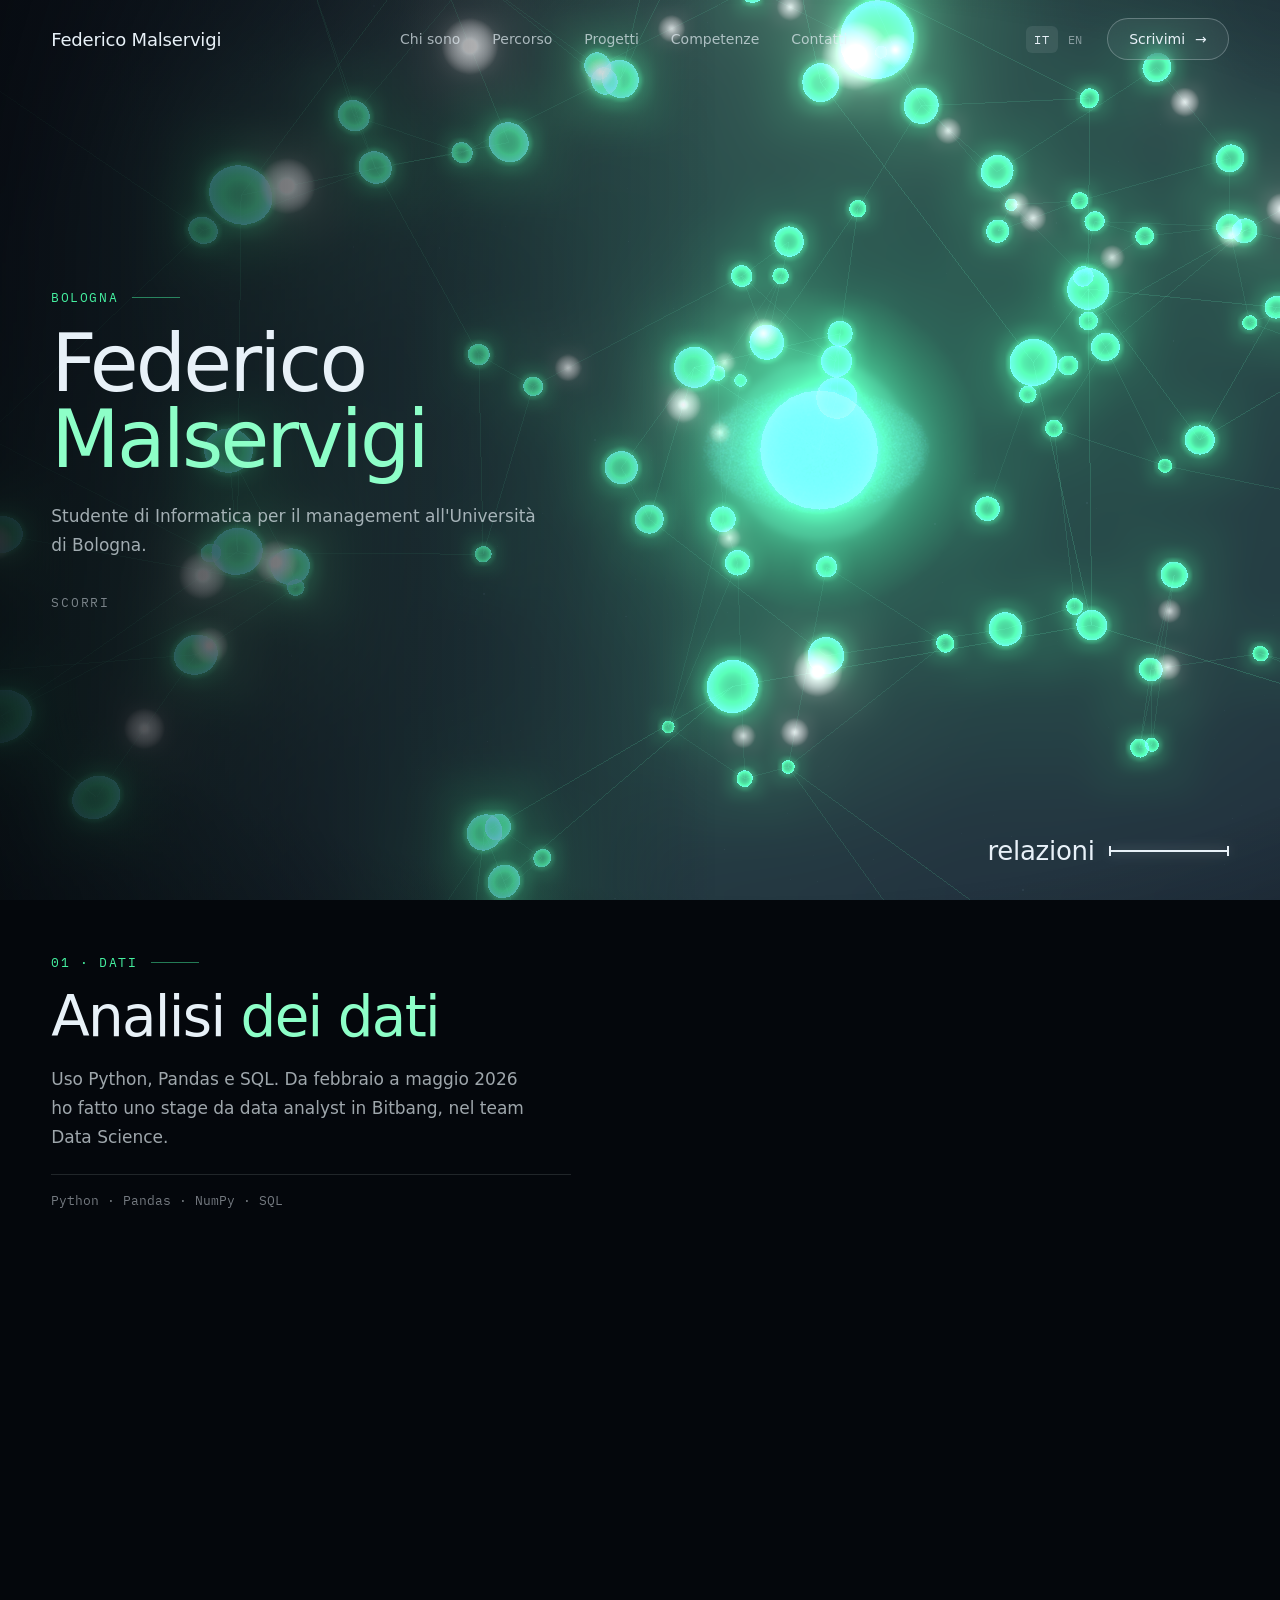
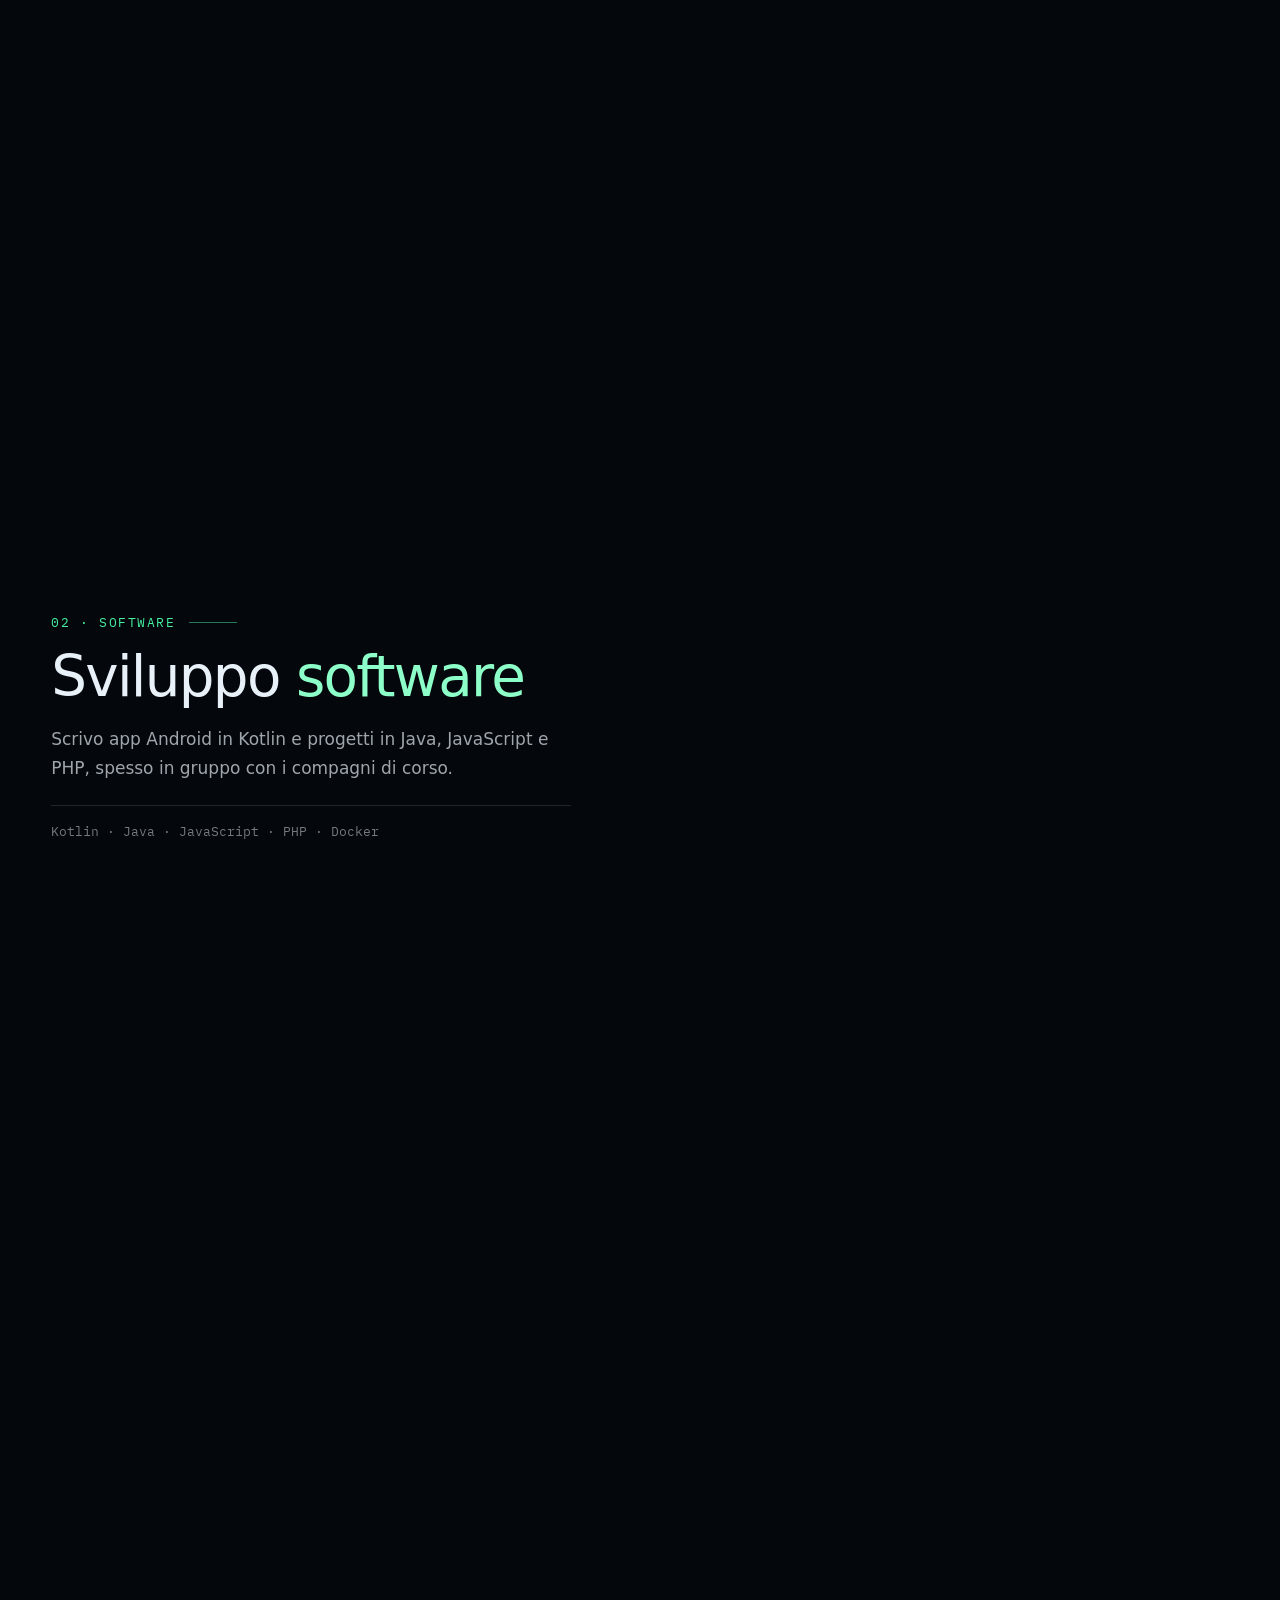
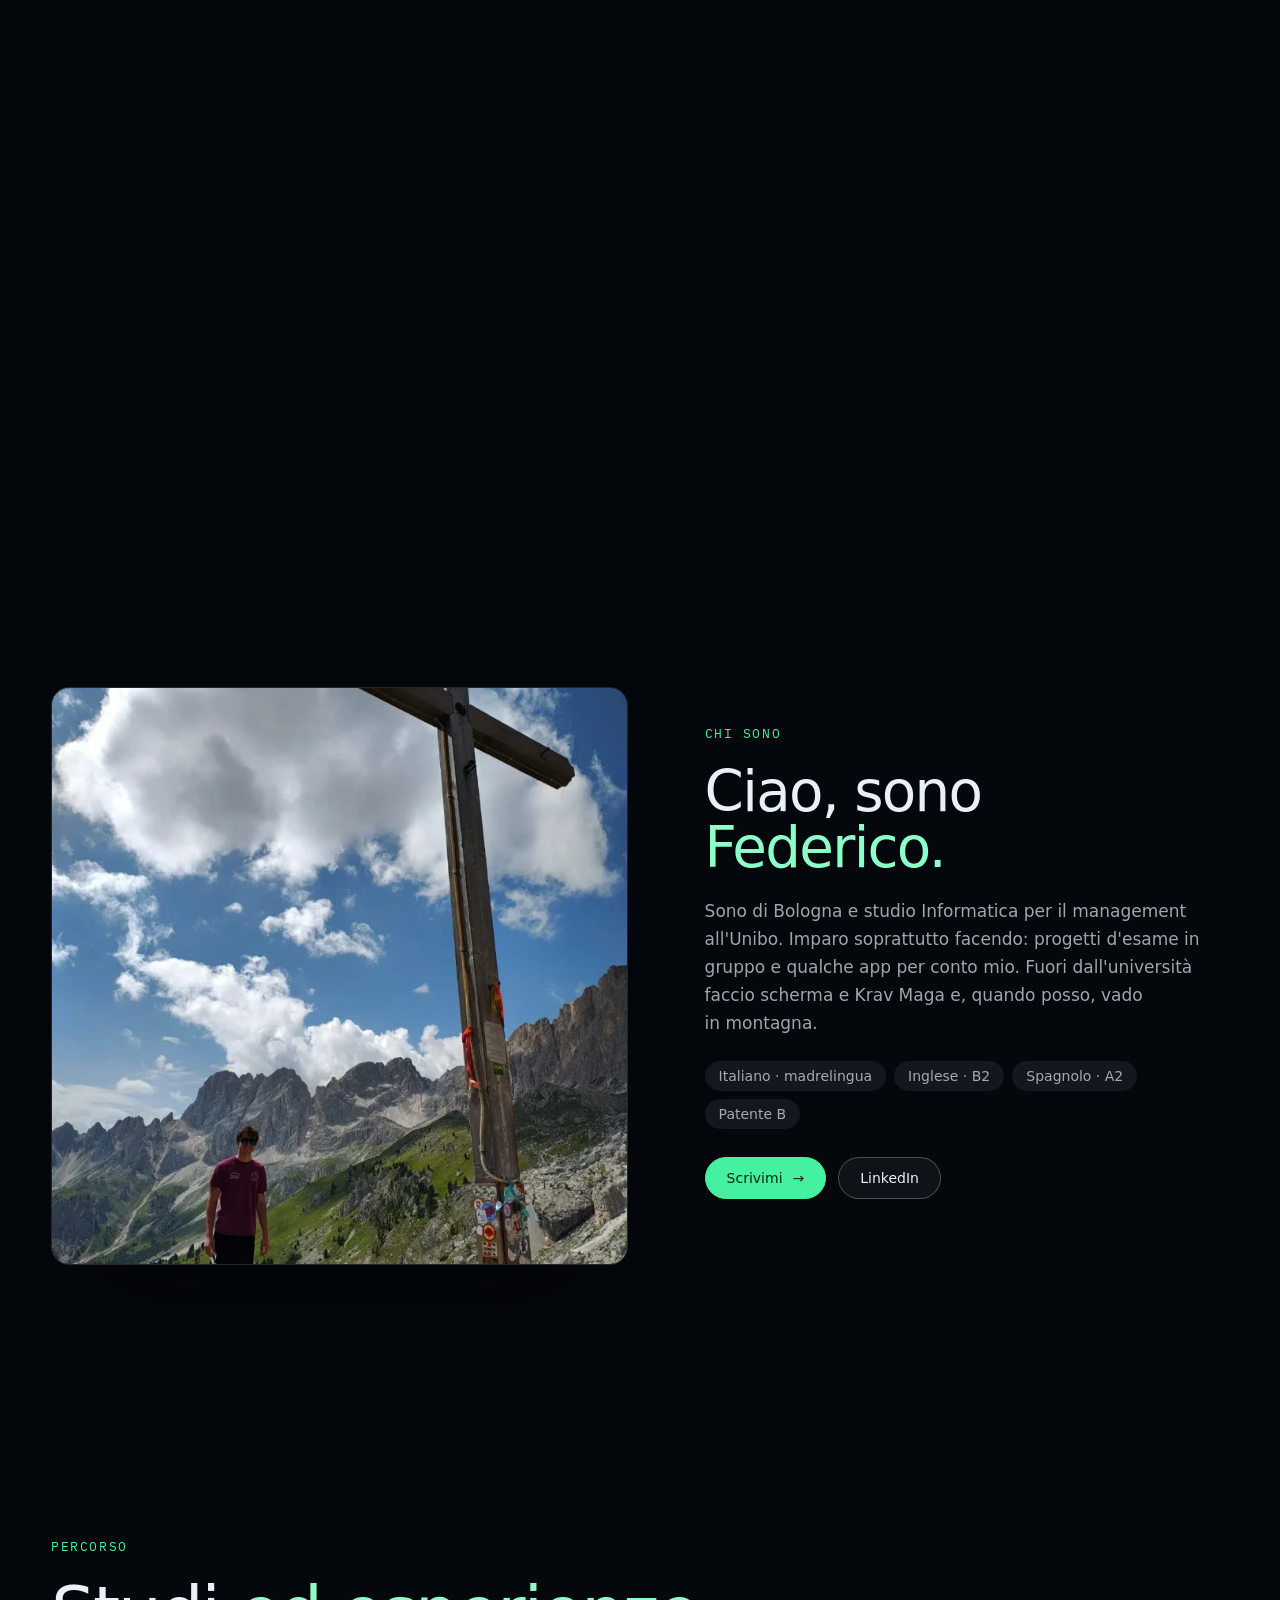
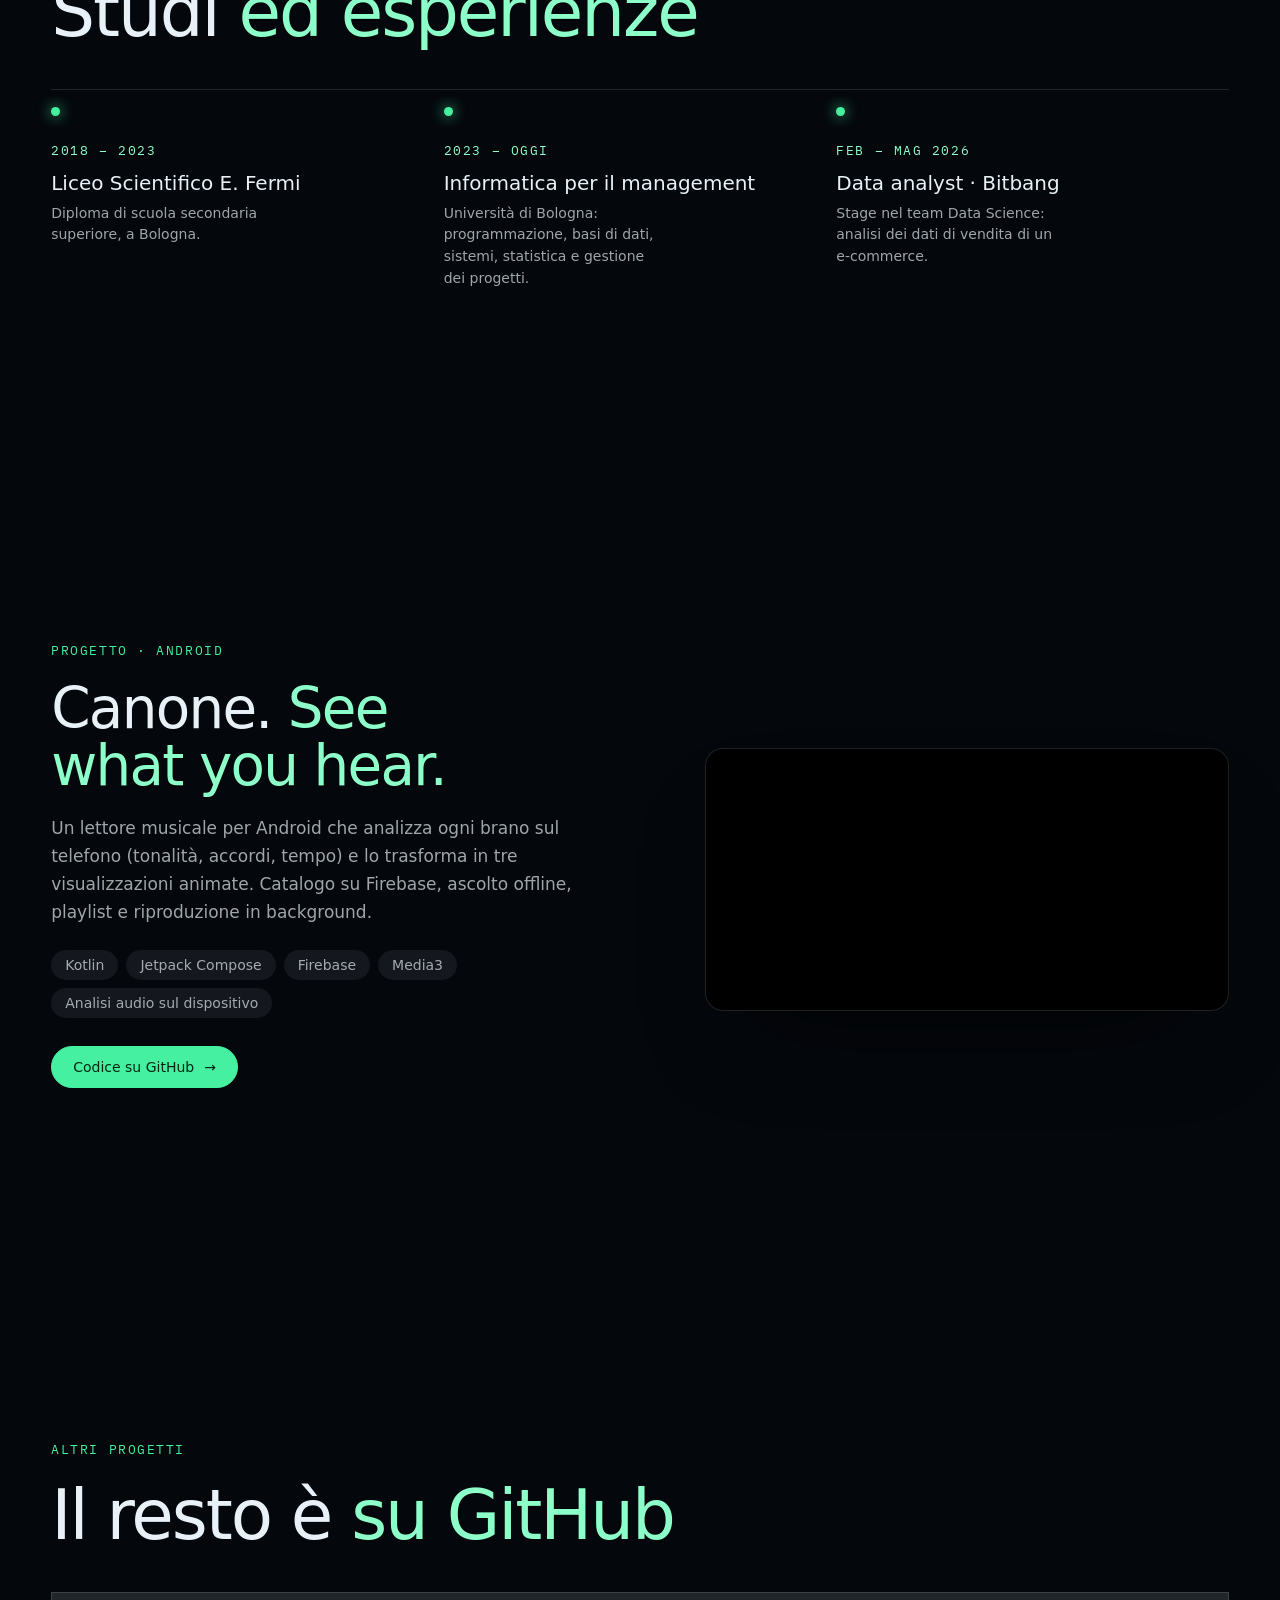
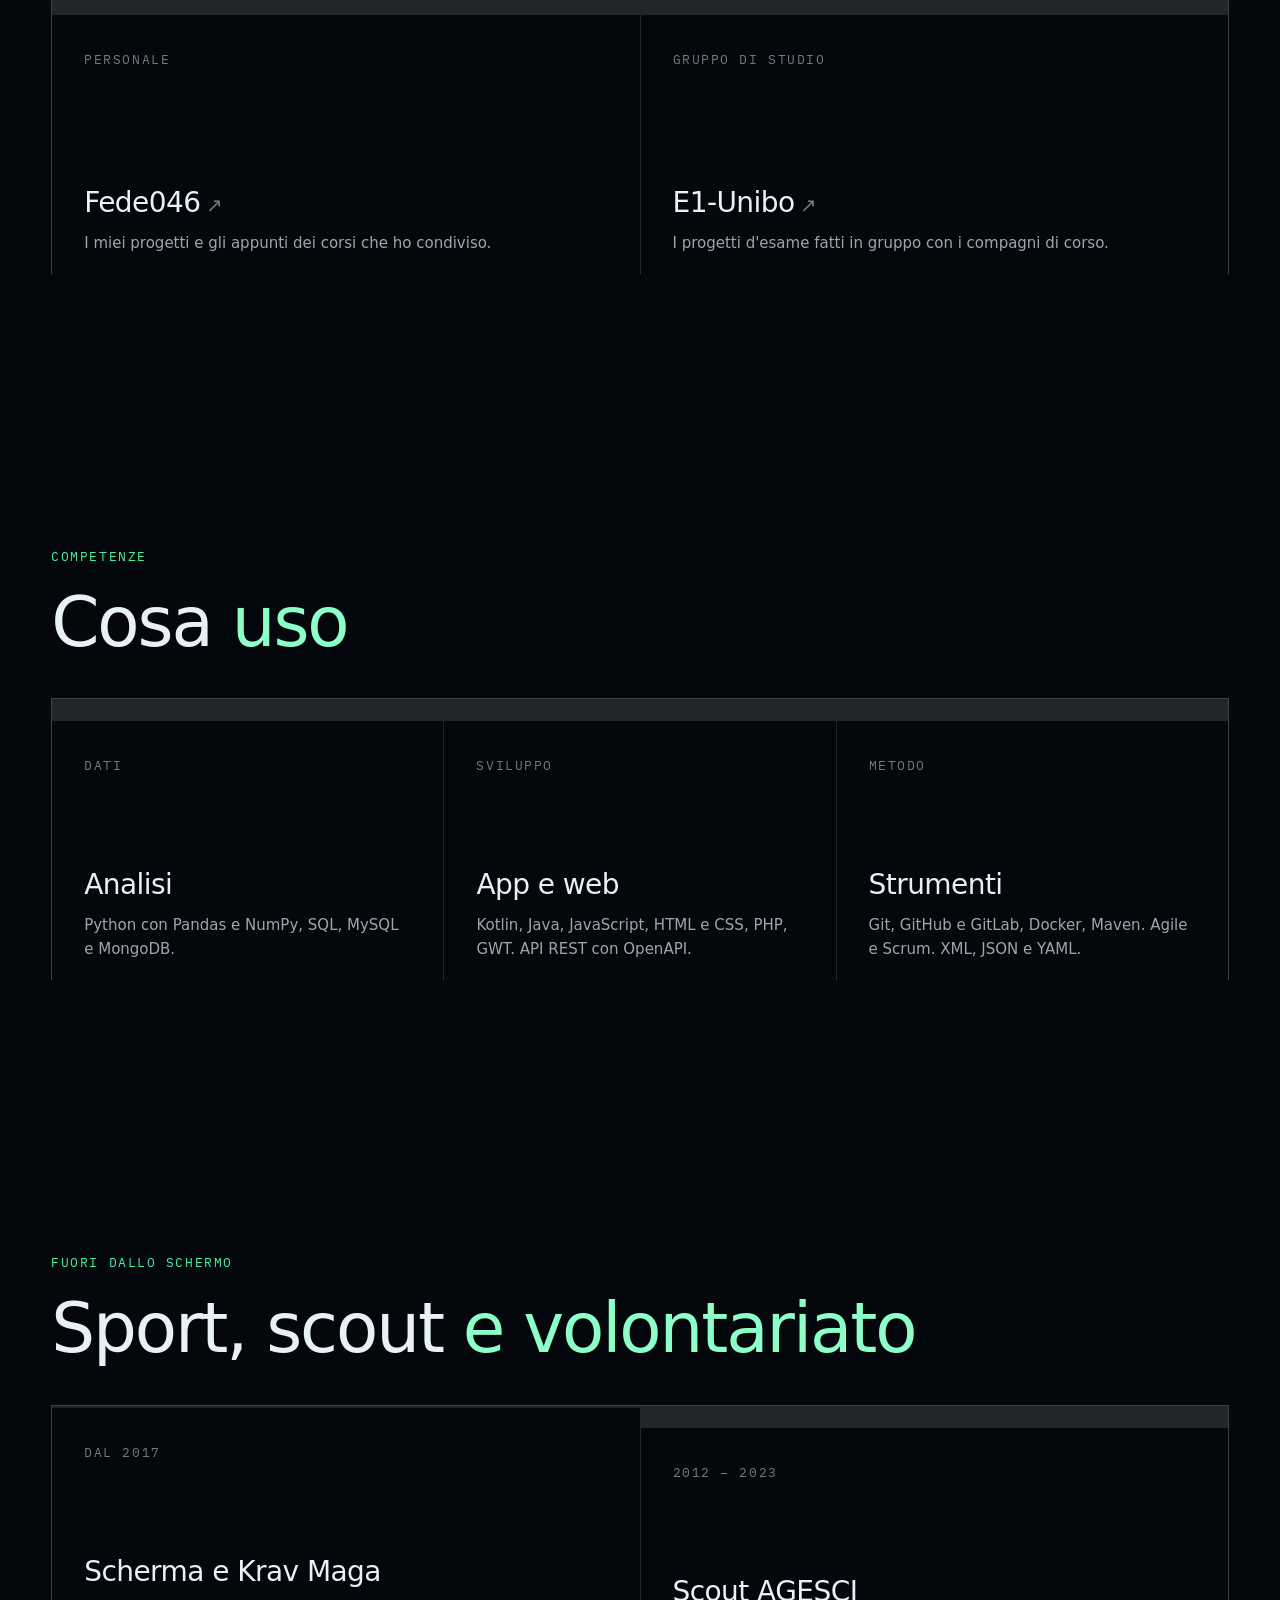
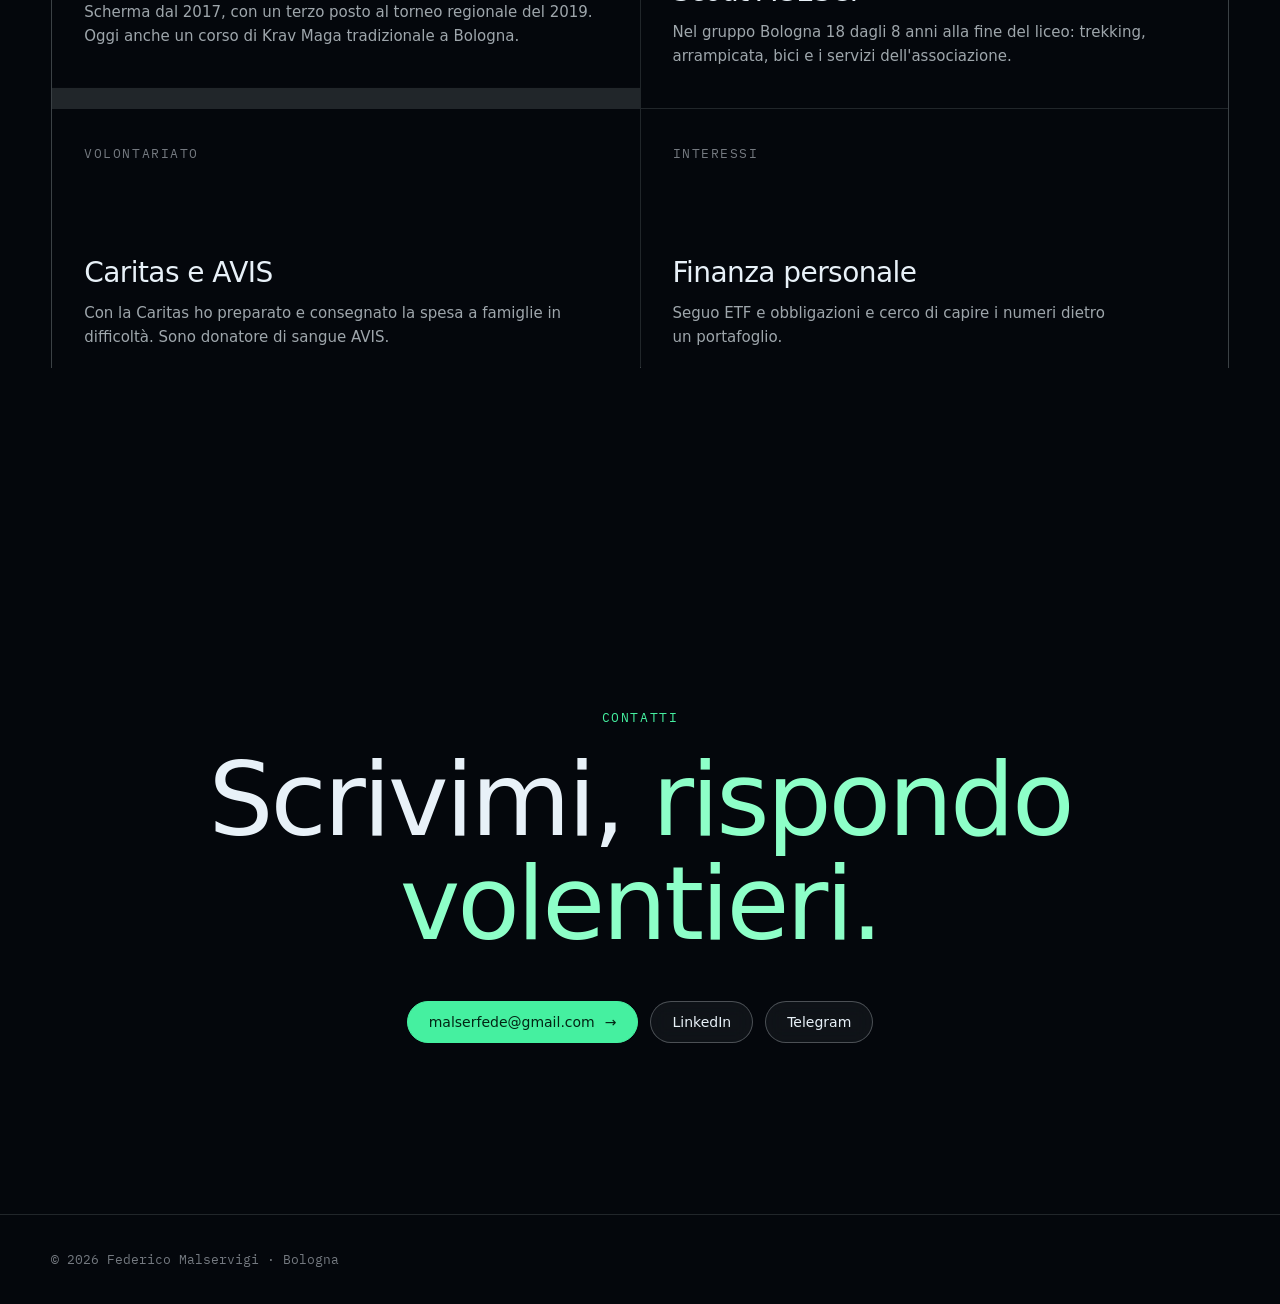
==== docs/index.html @ 2feeeb93 "Il mio sito personale Sorgenti (site.yaml, site.en.yaml, inputs/) e sito pubblicato in docs/, costru" ====
<!doctype html>
<html lang="it" class="mode-dark layout-flow">
<head>
<meta charset="utf-8">
<meta name="viewport" content="width=device-width, initial-scale=1, viewport-fit=cover">
<title>Federico Malservigi</title>
<meta name="description" content="Studente di Informatica per il management all&#39;Università di Bologna."><meta name="generator" content="Scroll Studio">
<link rel="alternate" hreflang="it" href="index.html">
<link rel="alternate" hreflang="en" href="en.html">
<link rel="stylesheet" href="fonts/fonts.css">
<style>
:root {
  --bg: #04070c;
  --bg-2: #0a111b;
  --ink: #e8f1f8;
  --ink-rgb: 232, 241, 248;
  --bg-rgb: 4, 7, 12;
  --ink-2: rgba(232, 241, 248, 0.68);
  --ink-3: rgba(232, 241, 248, 0.49);
  --line: rgba(232, 241, 248, .13);
  --accent: #45f0a0;
  --accent-2: #8dffc8;
  --accent-ink: #022514;
  --accent-text: #45f0a0;
  --accent-rgb: 69, 240, 160;
  --font-display: "Sora", system-ui, sans-serif;
  --font-body: "Sora", system-ui, sans-serif;
  --font-mono: "IBM Plex Mono", ui-monospace, monospace;
  --display-weight: 300;
  --em-style: normal;
  --radius: 999px;
  color-scheme: dark;
}
.ss-surface-dark { --btn-bg: #45f0a0; --btn-ink: #000000; --bg: #020305; --bg-2: #04070c; --ink: #e8f1f8; --ink-rgb: 232, 241, 248; --bg-rgb: 2, 3, 5; --ink-2: rgba(232, 241, 248, 0.68); --ink-3: rgba(232, 241, 248, 0.49); --line: rgba(232, 241, 248, .14); --accent-text: #45f0a0; --em-color: #8dffc8; color-scheme: dark; background: var(--bg); color: var(--ink); }
.ss-surface-light { --btn-bg: #04070c; --btn-ink: #ffffff; --bg: #e8f1f8; --bg-2: #1b1e24; --ink: #04070c; --ink-rgb: 4, 7, 12; --bg-rgb: 232, 241, 248; --ink-2: rgba(4, 7, 12, 1.0); --ink-3: rgba(4, 7, 12, 1.0); --line: rgba(4, 7, 12, .14); --accent-text: #04070c; --em-color: #04070c; color-scheme: light; background: var(--bg); color: var(--ink); }
.ss-surface-accent { --btn-bg: #45f0a0; --btn-ink: #000000; --bg: #26453b; --bg-2: #dce7ed; --ink: #e8f1f8; --ink-rgb: 232, 241, 248; --bg-rgb: 38, 69, 59; --ink-2: rgba(232, 241, 248, 1.0); --ink-3: rgba(232, 241, 248, 1.0); --line: rgba(232, 241, 248, .14); --accent-text: #e8f1f8; --em-color: #e8f1f8; color-scheme: dark; background: var(--bg); color: var(--ink); }
</style>
<link rel="stylesheet" href="runtime/studio.css">
<style>
  /* A section's backdrop: the image fills the panel (or a wrapper in the flow layout); the section itself goes clear,
     whatever surface it has. */
  .ss-backdrop { background-size: cover; background-position: center; }
  .ss-backdrop > section, .ss-backdrop > section[class*=ss-surface-], .ss-backdrop .ss-stage, .ss-backdrop .ss-band { background: transparent; }
  /* A type scene set as a display line (size: display) rather than a passage: bigger, centred, balanced. */
  .ss-scene.ss-type--display .ss-type__text { font-size: clamp(46px, 8.2vw, 150px); text-align: center; letter-spacing: -.04em; line-height: 1; max-width: 12em; }
  /* On a dark surface the rolling word takes the surface's <em> colour, which is checked for contrast; the raw accent is not. */
  .ss-surface-dark .ss-type--swap .roll { color: var(--em-color); }
  /* The language switch (Site.translations) sits before the nav button and stays visible on phones. */
  .ss-nav__end { display: flex; align-items: center; gap: 16px; }
  .ss-lang { display: flex; gap: 2px; font-family: var(--font-mono); font-size: 12px; letter-spacing: .06em; }
  .ss-lang a { padding: 6px 8px; border-radius: 6px; color: var(--ink-3); transition: color .2s, background .2s; }
  .ss-lang a:hover { color: var(--ink); }
  .ss-lang a[aria-current] { color: var(--ink); background: rgba(var(--ink-rgb), .09); }
  /* A product panel can play a clip (ProductBlock.video) in a rounded frame instead of showing a shot. */
  .ss-product__clip { display: block; width: 100%; height: auto; max-height: 68vh; object-fit: cover; border-radius: 18px; background: #000;
    border: 1px solid var(--line); box-shadow: 0 50px 100px -50px rgba(0, 0, 0, .7); transform: translateY(calc(var(--float, 0) * -36px)); }
  @media (max-width: 900px) { .ss-product__clip { max-height: 52vh; } }
  /* ...and show a photograph whole in the same frame (ProductBlock.frame): the box follows the photo's own shape. */
  .ss-product__img--frame { width: auto; max-width: 100%; height: auto; -webkit-mask: none; mask: none; mix-blend-mode: normal;
    border-radius: 18px; border: 1px solid var(--line); box-shadow: 0 50px 100px -50px rgba(0, 0, 0, .7); }
  /* A CTA with several buttons centres them in one row. */
  .ss-cta .ss-btns { justify-content: center; margin-top: 44px; }
  .ss-cta .ss-btns .ss-btn { margin-top: 0; }
  /* A feature card with an href is a link: an arrow after the title, the title takes the accent on hover. */
  .ss-feature--link h3::after { content: " ↗"; font-size: .7em; color: var(--ink-3); transition: color .3s; }
  .ss-feature--link:hover h3::after { color: var(--accent); }
  /* A phone can play a clip instead of showing a screenshot. */
  .ss-phone__screen > video { width: 100%; height: 100%; object-fit: cover; display: block; }
  /* Poses: how a product section's phone sits (ProductBlock.pose). The panel clips at its edges (overflow: clip), so a
     phone pushed past them is cut off there. Each pose is a different composition, so a run of product panels reads
     as different screens rather than one screen seven times. */
  .ss-pose--rise.ss-product { align-items: flex-start; padding-top: clamp(100px, 13vh, 130px); padding-bottom: 0; }
  .ss-pose--rise .ss-product__in { grid-template-columns: minmax(0, 1fr); justify-items: center; gap: 0; }
  .ss-pose--rise .ss-product__copy { order: 1; max-width: 820px; display: flex; flex-direction: column; align-items: center; text-align: center; }
  .ss-pose--rise .ss-lede { max-width: 58ch; }
  .ss-pose--rise .ss-pills, .ss-pose--rise .ss-btns { justify-content: center; }
  .ss-pose--rise .ss-product__media { order: 2; width: 100%; min-height: 0; height: max(30svh, 290px); margin-top: 28px; place-items: start center; }
  .ss-pose--rise .ss-phone { position: absolute; top: 0; left: 50%; width: clamp(230px, 21vw, 330px); transform: translate(-50%, calc(var(--float, 0) * -22px)); }
  .ss-pose--close .ss-product__media { min-height: 0; height: min(62svh, 640px); place-items: start center; }
  .ss-pose--close .ss-phone { position: absolute; top: 0; left: 50%; width: clamp(300px, 30vw, 440px); transform: translate(-50%, calc(var(--float, 0) * -26px)); }
  .ss-pose--lean .ss-product__media { min-height: 0; height: min(60svh, 620px); }
  .ss-pose--lean .ss-phone { position: absolute; bottom: calc(-1 * clamp(90px, 14vh, 160px) - 30%); width: clamp(260px, 24vw, 360px); transform-origin: 50% 100%; }
  .ss-pose--lean.ss-product--left .ss-phone { left: calc(-1 * var(--gutter) - 2%); transform: rotate(9deg) translateY(calc(var(--float, 0) * -20px)); }
  .ss-pose--lean.ss-product--right .ss-phone { right: calc(-1 * var(--gutter) - 2%); transform: rotate(-9deg) translateY(calc(var(--float, 0) * -20px)); }
  .ss-pose--turn .ss-product__media { perspective: 1400px; }
  .ss-pose--turn .ss-phone { width: clamp(220px, 21vw, 310px); }
  .ss-pose--turn.ss-product--left .ss-phone { transform: rotateY(-16deg) rotateX(4deg) rotateZ(-3deg) translateY(calc(var(--float, 0) * -24px)); box-shadow: 34px 60px 90px -30px rgba(0, 0, 0, .5), inset 0 0 0 2px #2c2c2c; }
  .ss-pose--turn.ss-product--right .ss-phone { transform: rotateY(16deg) rotateX(4deg) rotateZ(3deg) translateY(calc(var(--float, 0) * -24px)); box-shadow: -34px 60px 90px -30px rgba(0, 0, 0, .5), inset 0 0 0 2px #2c2c2c; }
  /* pair: the two phones swap places on a loop, each playing its own clip, the one coming forward lifting over the one
     going back. Without motion they hold the front and back positions. */
  .ss-pose--pair .ss-product__media { min-height: min(70vh, 720px); }
  .ss-pose--pair .ss-product__media > .ss-phone, .ss-pose--pair .ss-phone-behind { position: absolute; left: 50%; top: 50%; animation: 16s cubic-bezier(.45, 0, .25, 1) infinite; }
  .ss-pose--pair .ss-product__media > .ss-phone { z-index: 2; transform: translate(-64%, -50%); animation-name: ss-pair-a; }
  .ss-pose--pair .ss-phone-behind { z-index: 1; transform: translate(-22%, -56%) rotate(9deg) scale(.9); animation-name: ss-pair-b; }
  @keyframes ss-pair-a {
    0%, 42% { transform: translate(-64%, -50%) rotate(0deg) scale(1); z-index: 2; }
    46% { transform: translate(-43%, -40%) rotate(4deg) scale(.94); }
    50%, 92% { transform: translate(-22%, -56%) rotate(9deg) scale(.9); z-index: 1; }
    96% { transform: translate(-43%, -66%) rotate(4deg) scale(.96); }
    100% { transform: translate(-64%, -50%) rotate(0deg) scale(1); z-index: 2; }
  }
  @keyframes ss-pair-b {
    0%, 42% { transform: translate(-22%, -56%) rotate(9deg) scale(.9); z-index: 1; }
    46% { transform: translate(-43%, -66%) rotate(4deg) scale(.96); }
    50%, 92% { transform: translate(-64%, -50%) rotate(0deg) scale(1); z-index: 2; }
    96% { transform: translate(-43%, -40%) rotate(4deg) scale(.94); }
    100% { transform: translate(-22%, -56%) rotate(9deg) scale(.9); z-index: 1; }
  }
  @media (prefers-reduced-motion: reduce) { .ss-pose--pair .ss-product__media > .ss-phone, .ss-pose--pair .ss-phone-behind { animation: none; } }
  .ss-product__stats { display: flex; flex-wrap: wrap; gap: 18px 44px; margin: 30px 0 10px; }
  /* A hero can hold the app too: the phone rises from the bottom edge under the copy and sinks as the hero is left. */
  .ss-hero--device { flex-direction: column; justify-content: flex-start; padding-top: clamp(110px, 14vh, 150px); padding-bottom: 0; gap: clamp(24px, 4vh, 44px); }
  .ss-hero--device .ss-hero__in { flex: none; }
  .ss-hero__phone { position: relative; width: 100%; height: max(26svh, 230px); flex: none; }
  .ss-hero__phone .ss-phone { position: absolute; top: 0; left: 50%; width: clamp(230px, 22vw, 340px); transform: translate(-50%, calc(var(--hero-p, 0) * 40px)); }
  .ss-product__stats .ss-v { font-size: clamp(40px, 4.2vw, 72px); }
  .ss-product__stats .ss-l { margin-top: 4px; }
  @media (max-width: 900px) {
    .ss-pose--rise.ss-product { padding-top: 100px; }
    .ss-pose--rise .ss-product__media { height: max(34svh, 250px); }
    .ss-pose--rise .ss-phone { width: min(64vw, 300px); }
    .ss-pose--close .ss-product__media, .ss-pose--lean .ss-product__media { order: 2; height: 44svh; }
    .ss-pose--close .ss-phone { width: min(76vw, 340px); }
    .ss-pose--lean .ss-phone { width: min(66vw, 320px); }
    .ss-pose--lean.ss-product--left .ss-phone, .ss-pose--lean.ss-product--right .ss-phone { top: 24px; bottom: auto; left: 50%; right: auto; transform: translateX(-50%) rotate(-7deg); transform-origin: 50% 0; }
    .ss-pose--pair .ss-product__media { min-height: 0; height: clamp(420px, 66svh, 600px); }
    .ss-pose--pair .ss-product__media > .ss-phone, .ss-pose--pair .ss-phone-behind .ss-phone { width: min(50vw, 230px); }
    .ss-pose--turn .ss-phone { width: min(60vw, 280px); }
    .ss-product__stats { gap: 12px 28px; }
    .ss-hero--device { padding-top: 100px; gap: 22px; }
    .ss-hero__phone { height: max(22svh, 190px); }
    .ss-hero__phone .ss-phone { width: min(60vw, 280px); }
  }
  .ss-h1, .ss-display { text-wrap: balance; }
</style>
<style>
  html.ss-loading, html.ss-loading body { overflow: hidden; height: 100%; }
  .ss-loader { position: fixed; inset: 0; z-index: 1000; display: none; flex-direction: column; align-items: center; justify-content: center; gap: 22px;
    background: var(--bg); color: var(--ink); transition: opacity .7s cubic-bezier(.22,.8,.2,1), visibility .7s; }
  html.ss-loading .ss-loader, .ss-loader.ss-leaving { display: flex; }
  .ss-loader.ss-leaving { opacity: 0; visibility: hidden; }
  .ss-loader__name { font-family: var(--font-display); font-weight: var(--display-weight); font-size: clamp(28px, 3.4vw, 46px); letter-spacing: -.02em; }
  .ss-loader__bar { width: min(320px, 60vw); height: 2px; background: var(--line); position: relative; overflow: hidden; }
  .ss-loader__bar i { position: absolute; inset: 0; background: var(--accent); transform-origin: left; transform: scaleX(0); transition: transform .3s; }
  .ss-loader__pct { font-family: var(--font-mono); font-size: 12px; letter-spacing: .2em; color: var(--ink-3); font-variant-numeric: tabular-nums; }
</style>
<script>
  // Lock scrolling from the very first paint; the runtime unlocks it once every scene is ready.
  // If the runtime can't run at all, open the page anyway after max_wait seconds.
  document.documentElement.classList.add("ss-loading");
  window.__ssLoader = { maxWait: 45.0, minTime: 0.6 };
  setTimeout(function () { document.documentElement.classList.remove("ss-loading"); }, 50000.0);
</script>
</head>
<body>
<div class="ss-loader" id="ss-loader" role="status" aria-live="polite">
  <div class="ss-loader__name">Federico Malservigi</div>
  <div class="ss-loader__bar"><i></i></div>
  <div class="ss-loader__pct"><span>0</span>%</div>
</div>

<header class="ss-nav" id="ss-nav"><div class="ss-nav__in">
  <a class="ss-wordmark" href="#">
    <span>Federico Malservigi</span>
  </a>
  <nav class="ss-nav__links"><a href="#chi-sono">Chi sono</a><a href="#percorso">Percorso</a><a href="#progetti">Progetti</a><a href="#competenze">Competenze</a><a href="#contatti">Contatti</a></nav>
  <div class="ss-nav__end">
<nav class="ss-lang" aria-label="Language"><a href="index.html" hreflang="it" lang="it" aria-current="page">IT</a><a href="en.html" hreflang="en" lang="en">EN</a></nav><a class="ss-btn" href="#contatti">Scrivimi <span class="ss-arrow">→</span></a>  </div>
</div></header>

<main>
<section class="ss-scene ss-cards ss-side-right ss-type-scene3d ss-shade-auto" id="inizio" data-scene="scene3d">
  <div class="ss-pin ss-pin--full">
    <div class="ss-visual"></div>
    <div class="ss-shade"></div>
    <div class="ss-hud ss-scalehud" aria-hidden="true">
  <div class="ss-scalebar"><b data-scale>relazioni</b><i></i></div>
</div>

  </div>
  <div class="ss-steps ss-steps--over">
<article class="ss-step ss-intro" style="--h: 120vh"><div class="ss-card">
<div class="ss-num">Bologna</div><h1 class="ss-h1">Federico <em>Malservigi</em></h1><p class="ss-body">Studente di Informatica per il management all&#39;Università di Bologna.</p><div class="ss-hint">Scorri</div></div>
</article><article class="ss-step" style="--h: 140vh"><div class="ss-card">
<div class="ss-num">01 · Dati</div><h2 class="ss-h2">Analisi <em>dei dati</em></h2><p class="ss-body">Uso Python, Pandas e SQL. Da febbraio a maggio 2026 ho fatto uno stage da data analyst in Bitbang, nel team Data Science.</p><div class="ss-fact">Python · Pandas · NumPy · SQL</div></div>
</article><article class="ss-step" style="--h: 140vh"><div class="ss-card">
<div class="ss-num">02 · Software</div><h2 class="ss-h2">Sviluppo <em>software</em></h2><p class="ss-body">Scrivo app Android in Kotlin e progetti in Java, JavaScript e PHP, spesso in gruppo con i compagni di corso.</p><div class="ss-fact">Kotlin · Java · JavaScript · PHP · Docker</div></div>
</article>  </div>
  <script type="application/json" class="ss-config">{"background": null, "bloom": [0.5, 0.45, 0.12], "dust": "#8fb8d8", "final": null, "levels": [{"params": {"color": "#45f0a0", "edge": "#2a6b55"}, "preset": "network"}, {"params": {"color": "#45f0a0", "color2": "#5fb6ff", "core": "#12382c", "count": 60000}, "preset": "particles"}, {"params": {"a": "#45f0a0", "b": "#5fb6ff", "bond": "#2a5a6b"}, "preset": "lattice"}], "seed": 7, "style": "glow", "zoom": 12.0}</script>
  <script type="application/json" class="ss-section">{"hud": {"clock": null, "events": [], "fields": [], "kind": "scale", "legend": [], "scales": ["relazioni", "dati", "struttura"]}, "layout": "cards", "length": 4.0, "steps": [{"at": null, "body": "Studente di Informatica per il management all\u0027Universit\u00e0 di Bologna.", "fact": null, "hint": "Scorri", "image": null, "intro": true, "kicker": "Bologna", "length": 1.2, "state": {}, "title": "Federico \u003cem\u003eMalservigi\u003c/em\u003e"}, {"at": null, "body": "Uso Python, Pandas e SQL. Da febbraio a maggio 2026 ho fatto uno stage da data analyst in Bitbang, nel team Data Science.", "fact": "Python \u00b7 Pandas \u00b7 NumPy \u00b7 SQL", "hint": null, "image": null, "intro": false, "kicker": "01 \u00b7 Dati", "length": 1.4, "state": {}, "title": "Analisi \u003cem\u003edei dati\u003c/em\u003e"}, {"at": null, "body": "Scrivo app Android in Kotlin e progetti in Java, JavaScript e PHP, spesso in gruppo con i compagni di corso.", "fact": "Kotlin \u00b7 Java \u00b7 JavaScript \u00b7 PHP \u00b7 Docker", "hint": null, "image": null, "intro": false, "kicker": "02 \u00b7 Software", "length": 1.4, "state": {}, "title": "Sviluppo \u003cem\u003esoftware\u003c/em\u003e"}]}</script>
</section>
<section class="ss-block ss-product ss-product--left ss-pose--beside" id="chi-sono"><div class="ss-wrap ss-product__in">
  <div class="ss-product__media" data-float>
<img class="ss-product__img ss-product__img--frame" src="assets/_media/031b7631693b.webp" alt="" loading="lazy">  </div>
  <div class="ss-product__copy ss-reveal">
<span class="ss-kicker">Chi sono</span>    <h2 class="ss-h2">Ciao, sono <em>Federico.</em></h2>
<p class="ss-lede">Sono di Bologna e studio Informatica per il management all&#39;Unibo. Imparo soprattutto facendo: progetti d&#39;esame in gruppo e qualche app per conto mio. Fuori dall&#39;università faccio scherma e Krav Maga e, quando posso, vado in montagna.</p><ul class="ss-pills"><li>Italiano · madrelingua</li><li>Inglese · B2</li><li>Spagnolo · A2</li><li>Patente B</li></ul>    <div class="ss-btns"><a class="ss-btn ss-btn--hot" href="mailto:malserfede@gmail.com">Scrivimi <span class="ss-arrow">→</span></a><a class="ss-btn" href="https://www.linkedin.com/in/federico-malservigi">LinkedIn</a></div>
  </div>
</div></section>

<section class="ss-block" id="percorso"><div class="ss-wrap">
<div class="ss-head ss-reveal"><span class="ss-kicker">Percorso</span><h2 class="ss-display">Studi <em>ed esperienze</em></h2></div>  <div class="ss-timeline ss-timeline--3">
<div class="ss-tl ss-reveal"><span class="ss-when">2018 – 2023</span><h4>Liceo Scientifico E. Fermi</h4><p>Diploma di scuola secondaria superiore, a Bologna.</p></div><div class="ss-tl ss-reveal"><span class="ss-when">2023 – oggi</span><h4>Informatica per il management</h4><p>Università di Bologna: programmazione, basi di dati, sistemi, statistica e gestione dei progetti.</p></div><div class="ss-tl ss-reveal"><span class="ss-when">Feb – Mag 2026</span><h4>Data analyst · Bitbang</h4><p>Stage nel team Data Science: analisi dei dati di vendita di un e-commerce.</p></div>  </div>
</div></section>

<section class="ss-block ss-product ss-product--right ss-pose--beside" id="progetti"><div class="ss-wrap ss-product__in">
  <div class="ss-product__media" data-float>
<video class="ss-product__clip" src="assets/_media/9ae014fb12c3.mp4" autoplay muted loop playsinline preload="metadata"></video>
  </div>
  <div class="ss-product__copy ss-reveal">
<span class="ss-kicker">Progetto · Android</span>    <h2 class="ss-h2">Canone. <em>See what you hear.</em></h2>
<p class="ss-lede">Un lettore musicale per Android che analizza ogni brano sul telefono (tonalità, accordi, tempo) e lo trasforma in tre visualizzazioni animate. Catalogo su Firebase, ascolto offline, playlist e riproduzione in background.</p><ul class="ss-pills"><li>Kotlin</li><li>Jetpack Compose</li><li>Firebase</li><li>Media3</li><li>Analisi audio sul dispositivo</li></ul>    <div class="ss-btns"><a class="ss-btn ss-btn--hot" href="https://github.com/Fede046/Canone">Codice su GitHub <span class="ss-arrow">→</span></a></div>
  </div>
</div></section>

<section class="ss-block" id="github"><div class="ss-wrap">
<div class="ss-head ss-reveal"><span class="ss-kicker">Altri progetti</span><h2 class="ss-display">Il resto è <em>su GitHub</em></h2></div>  <div class="ss-features ss-features--2">
<a class="ss-feature ss-feature--link ss-reveal" href="https://github.com/Fede046"><span class="ss-tag">Personale</span>      <div><h3>Fede046</h3><p>I miei progetti e gli appunti dei corsi che ho condiviso.</p></div>
</a><a class="ss-feature ss-feature--link ss-reveal" href="https://github.com/E1-Unibo"><span class="ss-tag">Gruppo di studio</span>      <div><h3>E1-Unibo</h3><p>I progetti d&#39;esame fatti in gruppo con i compagni di corso.</p></div>
</a>  </div>
</div></section>

<section class="ss-block" id="competenze"><div class="ss-wrap">
<div class="ss-head ss-reveal"><span class="ss-kicker">Competenze</span><h2 class="ss-display">Cosa <em>uso</em></h2></div>  <div class="ss-features ss-features--3">
<div class="ss-feature ss-reveal"><span class="ss-tag">Dati</span>      <div><h3>Analisi</h3><p>Python con Pandas e NumPy, SQL, MySQL e MongoDB.</p></div>
</div><div class="ss-feature ss-reveal"><span class="ss-tag">Sviluppo</span>      <div><h3>App e web</h3><p>Kotlin, Java, JavaScript, HTML e CSS, PHP, GWT. API REST con OpenAPI.</p></div>
</div><div class="ss-feature ss-reveal"><span class="ss-tag">Metodo</span>      <div><h3>Strumenti</h3><p>Git, GitHub e GitLab, Docker, Maven. Agile e Scrum. XML, JSON e YAML.</p></div>
</div>  </div>
</div></section>

<section class="ss-block" id="fuori"><div class="ss-wrap">
<div class="ss-head ss-reveal"><span class="ss-kicker">Fuori dallo schermo</span><h2 class="ss-display">Sport, scout <em>e volontariato</em></h2></div>  <div class="ss-features ss-features--4">
<div class="ss-feature ss-reveal"><span class="ss-tag">Dal 2017</span>      <div><h3>Scherma e Krav Maga</h3><p>Scherma dal 2017, con un terzo posto al torneo regionale del 2019. Oggi anche un corso di Krav Maga tradizionale a Bologna.</p></div>
</div><div class="ss-feature ss-reveal"><span class="ss-tag">2012 – 2023</span>      <div><h3>Scout AGESCI</h3><p>Nel gruppo Bologna 18 dagli 8 anni alla fine del liceo: trekking, arrampicata, bici e i servizi dell&#39;associazione.</p></div>
</div><div class="ss-feature ss-reveal"><span class="ss-tag">Volontariato</span>      <div><h3>Caritas e AVIS</h3><p>Con la Caritas ho preparato e consegnato la spesa a famiglie in difficoltà. Sono donatore di sangue AVIS.</p></div>
</div><div class="ss-feature ss-reveal"><span class="ss-tag">Interessi</span>      <div><h3>Finanza personale</h3><p>Seguo ETF e obbligazioni e cerco di capire i numeri dietro un portafoglio.</p></div>
</div>  </div>
</div></section>

<section class="ss-block ss-cta" id="contatti">
  <div class="ss-cta__in">
<span class="ss-kicker ss-reveal">Contatti</span>    <h2 class="ss-display ss-reveal">Scrivimi, <em>rispondo volentieri.</em></h2>
<div class="ss-reveal"><div class="ss-btns"><a class="ss-btn ss-btn--hot" href="mailto:malserfede@gmail.com">malserfede@gmail.com <span class="ss-arrow">→</span></a><a class="ss-btn" href="https://www.linkedin.com/in/federico-malservigi">LinkedIn</a><a class="ss-btn" href="https://t.me/Federico569">Telegram</a></div></div>
  </div>
</section>

</main>

<footer class="ss-footer"><div class="ss-wrap ss-footer__in">
  <span>© 2026 Federico Malservigi · Bologna</span>
  <span></span>
</div></footer>

<script>window.__ssScroll = { speed: 1.0 };</script>
<script type="module" src="runtime/index.js"></script>
<script>
  // Clips in phones play while their panel is on screen and rest while it isn't: browsers may hold a muted
  // autoplay until the element is seen, and a stack of looping videos is wasted work off screen.
  (function () {
    var clips = document.querySelectorAll(".ss-phone__screen > video");
    if (!clips.length || !("IntersectionObserver" in window)) return;
    function play(v) { var p = v.play(); if (p && p.catch) p.catch(function () {}); }
    function inView(v) { var r = v.getBoundingClientRect(); return r.bottom > 0 && r.top < innerHeight; }
    var io = new IntersectionObserver(function (entries) {
      if (document.hidden) return;   // a hidden page reports nothing as visible; leave the clips as they are
      entries.forEach(function (e) { if (e.isIntersecting) play(e.target); else e.target.pause(); });
    }, { threshold: 0.05 });
    clips.forEach(function (v) { io.observe(v); });
    document.addEventListener("visibilitychange", function () {
      if (!document.hidden) clips.forEach(function (v) { if (inView(v)) play(v); });
    });
  })();
</script>
</body>
</html>
---- docs/fonts/fonts.css ----
/* latin-ext */
@font-face {
  font-family: 'Sora';
  font-style: normal;
  font-weight: 100 800;
  font-display: swap;
  src: url(c07681a2f16658c6.woff2) format('woff2');
  unicode-range: U+0100-02BA, U+02BD-02C5, U+02C7-02CC, U+02CE-02D7, U+02DD-02FF, U+0304, U+0308, U+0329, U+1D00-1DBF, U+1E00-1E9F, U+1EF2-1EFF, U+2020, U+20A0-20AB, U+20AD-20C4, U+2113, U+2C60-2C7F, U+A720-A7FF;
}
/* latin */
@font-face {
  font-family: 'Sora';
  font-style: normal;
  font-weight: 100 800;
  font-display: swap;
  src: url(c7aee659e9013b78.woff2) format('woff2');
  unicode-range: U+0000-00FF, U+0131, U+0152-0153, U+02BB-02BC, U+02C6, U+02DA, U+02DC, U+0304, U+0308, U+0329, U+2000-206F, U+20AC, U+2122, U+2191, U+2193, U+2212, U+2215, U+FEFF, U+FFFD;
}

/* cyrillic-ext */
@font-face {
  font-family: 'IBM Plex Mono';
  font-style: italic;
  font-weight: 400;
  font-display: swap;
  src: url(fe670a7e7c5cb9e2.woff2) format('woff2');
  unicode-range: U+0460-052F, U+1C80-1C8A, U+20B4, U+2DE0-2DFF, U+A640-A69F, U+FE2E-FE2F;
}
/* cyrillic */
@font-face {
  font-family: 'IBM Plex Mono';
  font-style: italic;
  font-weight: 400;
  font-display: swap;
  src: url(4c44d894c77c5b6e.woff2) format('woff2');
  unicode-range: U+0301, U+0400-045F, U+0490-0491, U+04B0-04B1, U+2116;
}
/* vietnamese */
@font-face {
  font-family: 'IBM Plex Mono';
  font-style: italic;
  font-weight: 400;
  font-display: swap;
  src: url(9f82391e9b158da7.woff2) format('woff2');
  unicode-range: U+0102-0103, U+0110-0111, U+0128-0129, U+0168-0169, U+01A0-01A1, U+01AF-01B0, U+0300-0301, U+0303-0304, U+0308-0309, U+0323, U+0329, U+1EA0-1EF9, U+20AB;
}
/* latin-ext */
@font-face {
  font-family: 'IBM Plex Mono';
  font-style: italic;
  font-weight: 400;
  font-display: swap;
  src: url(0210dffb8d0576dc.woff2) format('woff2');
  unicode-range: U+0100-02BA, U+02BD-02C5, U+02C7-02CC, U+02CE-02D7, U+02DD-02FF, U+0304, U+0308, U+0329, U+1D00-1DBF, U+1E00-1E9F, U+1EF2-1EFF, U+2020, U+20A0-20AB, U+20AD-20C4, U+2113, U+2C60-2C7F, U+A720-A7FF;
}
/* latin */
@font-face {
  font-family: 'IBM Plex Mono';
  font-style: italic;
  font-weight: 400;
  font-display: swap;
  src: url(863c73553b8ddbf7.woff2) format('woff2');
  unicode-range: U+0000-00FF, U+0131, U+0152-0153, U+02BB-02BC, U+02C6, U+02DA, U+02DC, U+0304, U+0308, U+0329, U+2000-206F, U+20AC, U+2122, U+2191, U+2193, U+2212, U+2215, U+FEFF, U+FFFD;
}
/* cyrillic-ext */
@font-face {
  font-family: 'IBM Plex Mono';
  font-style: normal;
  font-weight: 400;
  font-display: swap;
  src: url(64d42499a463757b.woff2) format('woff2');
  unicode-range: U+0460-052F, U+1C80-1C8A, U+20B4, U+2DE0-2DFF, U+A640-A69F, U+FE2E-FE2F;
}
/* cyrillic */
@font-face {
  font-family: 'IBM Plex Mono';
  font-style: normal;
  font-weight: 400;
  font-display: swap;
  src: url(035f1b5c566efbbf.woff2) format('woff2');
  unicode-range: U+0301, U+0400-045F, U+0490-0491, U+04B0-04B1, U+2116;
}
/* vietnamese */
@font-face {
  font-family: 'IBM Plex Mono';
  font-style: normal;
  font-weight: 400;
  font-display: swap;
  src: url(264226c2a81f4266.woff2) format('woff2');
  unicode-range: U+0102-0103, U+0110-0111, U+0128-0129, U+0168-0169, U+01A0-01A1, U+01AF-01B0, U+0300-0301, U+0303-0304, U+0308-0309, U+0323, U+0329, U+1EA0-1EF9, U+20AB;
}
/* latin-ext */
@font-face {
  font-family: 'IBM Plex Mono';
  font-style: normal;
  font-weight: 400;
  font-display: swap;
  src: url(1969f6ffdbf59ace.woff2) format('woff2');
  unicode-range: U+0100-02BA, U+02BD-02C5, U+02C7-02CC, U+02CE-02D7, U+02DD-02FF, U+0304, U+0308, U+0329, U+1D00-1DBF, U+1E00-1E9F, U+1EF2-1EFF, U+2020, U+20A0-20AB, U+20AD-20C4, U+2113, U+2C60-2C7F, U+A720-A7FF;
}
/* latin */
@font-face {
  font-family: 'IBM Plex Mono';
  font-style: normal;
  font-weight: 400;
  font-display: swap;
  src: url(e2661bcc0d77ef31.woff2) format('woff2');
  unicode-range: U+0000-00FF, U+0131, U+0152-0153, U+02BB-02BC, U+02C6, U+02DA, U+02DC, U+0304, U+0308, U+0329, U+2000-206F, U+20AC, U+2122, U+2191, U+2193, U+2212, U+2215, U+FEFF, U+FFFD;
}
/* cyrillic-ext */
@font-face {
  font-family: 'IBM Plex Mono';
  font-style: normal;
  font-weight: 500;
  font-display: swap;
  src: url(da78b4b316e6b46e.woff2) format('woff2');
  unicode-range: U+0460-052F, U+1C80-1C8A, U+20B4, U+2DE0-2DFF, U+A640-A69F, U+FE2E-FE2F;
}
/* cyrillic */
@font-face {
  font-family: 'IBM Plex Mono';
  font-style: normal;
  font-weight: 500;
  font-display: swap;
  src: url(758b9f95f75a51bd.woff2) format('woff2');
  unicode-range: U+0301, U+0400-045F, U+0490-0491, U+04B0-04B1, U+2116;
}
/* vietnamese */
@font-face {
  font-family: 'IBM Plex Mono';
  font-style: normal;
  font-weight: 500;
  font-display: swap;
  src: url(baf63ee991d8c1f6.woff2) format('woff2');
  unicode-range: U+0102-0103, U+0110-0111, U+0128-0129, U+0168-0169, U+01A0-01A1, U+01AF-01B0, U+0300-0301, U+0303-0304, U+0308-0309, U+0323, U+0329, U+1EA0-1EF9, U+20AB;
}
/* latin-ext */
@font-face {
  font-family: 'IBM Plex Mono';
  font-style: normal;
  font-weight: 500;
  font-display: swap;
  src: url(93cfae71a503892e.woff2) format('woff2');
  unicode-range: U+0100-02BA, U+02BD-02C5, U+02C7-02CC, U+02CE-02D7, U+02DD-02FF, U+0304, U+0308, U+0329, U+1D00-1DBF, U+1E00-1E9F, U+1EF2-1EFF, U+2020, U+20A0-20AB, U+20AD-20C4, U+2113, U+2C60-2C7F, U+A720-A7FF;
}
/* latin */
@font-face {
  font-family: 'IBM Plex Mono';
  font-style: normal;
  font-weight: 500;
  font-display: swap;
  src: url(0bc96cd0d5b0ad98.woff2) format('woff2');
  unicode-range: U+0000-00FF, U+0131, U+0152-0153, U+02BB-02BC, U+02C6, U+02DA, U+02DC, U+0304, U+0308, U+0329, U+2000-206F, U+20AC, U+2122, U+2191, U+2193, U+2212, U+2215, U+FEFF, U+FFFD;
}
---- docs/runtime/studio.css ----
:root{--gutter: clamp(20px, 4vw, 64px);--max: 1600px;--ease: cubic-bezier(.22, .8, .2, 1)}*{box-sizing:border-box;margin:0;padding:0}html{background:var(--bg);color:var(--ink);-webkit-font-smoothing:antialiased;text-rendering:optimizeLegibility}body{font-family:var(--font-body);font-weight:400;background:var(--bg);overflow-x:hidden}html.lenis,html.lenis body{height:auto}img,video,canvas{display:block;max-width:100%}a{color:inherit;text-decoration:none}em{font-style:var(--em-style);color:var(--accent-2)}.mode-light em{color:var(--accent)}:focus-visible{outline:2px solid var(--accent);outline-offset:3px}.ss-nav{position:fixed;inset:0 0 auto;z-index:50;padding-top:env(safe-area-inset-top,0px);border-bottom:1px solid transparent;transition:background .5s var(--ease),border-color .5s,backdrop-filter .5s}.ss-nav__in{max-width:var(--max);margin:0 auto;padding:18px var(--gutter);display:flex;justify-content:space-between;align-items:center;gap:24px}.ss-nav.ss-solid{background:rgba(var(--bg-rgb),.76);backdrop-filter:blur(16px) saturate(1.2);border-color:var(--line)}.ss-wordmark{display:flex;gap:11px;align-items:center;font-family:var(--font-display);font-weight:500;font-size:18px;letter-spacing:-.01em}.ss-wordmark svg,.ss-wordmark img{width:24px;height:24px}.ss-nav__links{display:flex;gap:32px;font-size:14px;color:var(--ink-2)}.ss-nav__links a:hover{color:var(--ink)}.ss-btn{display:inline-flex;align-items:center;gap:10px;font-size:14px;font-weight:500;padding:12px 21px;border-radius:var(--radius);border:1px solid rgba(var(--ink-rgb),.28);background:rgba(var(--ink-rgb),.05);backdrop-filter:blur(10px);transition:background .3s,color .3s,border-color .3s;white-space:nowrap;font-family:var(--font-body)}.ss-btn:hover{background:var(--ink);color:var(--bg);border-color:var(--ink)}.ss-btn--hot{background:var(--accent);border-color:var(--accent);color:var(--accent-ink)}.ss-btn--hot:hover{background:var(--accent-2);border-color:var(--accent-2);color:var(--accent-ink)}.ss-arrow{transition:transform .3s var(--ease)}.ss-btn:hover .ss-arrow{transform:translate(3px)}.ss-kicker,.ss-num,.ss-eyebrow,.ss-tag,.ss-when{font-family:var(--font-mono);font-size:13px;letter-spacing:.12em;text-transform:uppercase}.ss-kicker{color:var(--accent-text);display:block;margin-bottom:22px}.ss-display{font-family:var(--font-display);font-weight:var(--display-weight);font-size:clamp(40px,5.4vw,86px);line-height:1.02;letter-spacing:-.03em;text-wrap:balance}.ss-h1{font-family:var(--font-display);font-weight:var(--display-weight);font-size:clamp(50px,6.2vw,108px);line-height:.96;letter-spacing:-.035em;margin:20px 0 24px;text-wrap:balance}.ss-h2{font-family:var(--font-display);font-weight:var(--display-weight);font-size:clamp(38px,4.4vw,74px);line-height:1;letter-spacing:-.03em;margin:18px 0 20px;text-wrap:balance}.ss-lede{font-size:clamp(17px,1.25vw,19px);line-height:1.65;color:var(--ink-2);max-width:52ch}.ss-body{color:var(--ink-2);line-height:1.7;font-size:17px;max-width:46ch}.ss-body,.ss-lede,.ss-fact,.ss-block p{text-wrap:pretty}blockquote{hanging-punctuation:first last}.ss-fact{margin-top:22px;padding-top:16px;border-top:1px solid var(--line);font-family:var(--font-mono);font-size:13px;line-height:1.6;color:var(--ink-3)}.ss-hint{margin-top:34px;font-family:var(--font-mono);font-size:13px;letter-spacing:.14em;text-transform:uppercase;color:var(--ink-3)}.ss-num{color:var(--accent-text);display:flex;gap:14px;align-items:center}.ss-num:after{content:"";width:48px;height:1px;background:currentColor;opacity:.5}.ss-scene{position:relative}.ss-visual{position:absolute;inset:0;overflow:hidden}.ss-visual>canvas,.ss-visual>video,.ss-visual>img{position:absolute;inset:0;width:100%;height:100%;object-fit:cover}.ss-poster{transition:opacity .8s}.ss-ready .ss-poster{opacity:0}.ss-shade{position:absolute;inset:0;pointer-events:none}.ss-failed .ss-visual:after{content:"This scene needs WebGL";position:absolute;inset:auto 0 40%;text-align:center;font-family:var(--font-mono);font-size:12px;color:var(--ink-3)}.ss-overlay .ss-stage{position:sticky;top:0;height:100vh;height:100svh;overflow:hidden;background:var(--bg)}.ss-overlay .ss-shade{background:linear-gradient(to bottom,rgba(var(--bg-rgb),.55),transparent 20%),linear-gradient(to right,rgba(var(--bg-rgb),.8),rgba(var(--bg-rgb),.2) 45%,transparent 70%),linear-gradient(to top,rgba(var(--bg-rgb),.8),transparent 35%)}.ss-shade-none .ss-shade,.ss-type-type .ss-shade{background:none}.ss-captions{position:absolute;left:var(--gutter);top:50%;transform:translateY(-50%);width:min(680px,82vw);height:340px}.ss-caption{position:absolute;left:0;top:50%;transform:translateY(-50%);width:100%;pointer-events:none}.ss-eyebrow{color:var(--accent-text);display:flex;align-items:center;gap:12px;margin-bottom:20px}.ss-eyebrow i{width:8px;height:8px;border-radius:50%;background:var(--accent);box-shadow:0 0 12px var(--accent);opacity:0;transition:opacity .6s}.ss-eyebrow span,.ss-caption .ss-body{opacity:0;transition:opacity .6s var(--ease) .1s}.ss-caption .ss-body{margin-top:18px}.ss-w{display:inline-block;overflow:hidden;vertical-align:top;padding-bottom:.1em;margin-bottom:-.1em}.js .ss-w>span{display:inline-block;transform:translateY(110%);transition:transform .9s var(--ease)}.js .ss-caption{visibility:hidden}.js .ss-caption.ss-on,.js .ss-caption.ss-off{visibility:visible}.ss-caption.ss-on .ss-w>span{transform:none}.ss-caption.ss-on .ss-eyebrow span,.ss-caption.ss-on .ss-eyebrow i,.ss-caption.ss-on .ss-body{opacity:1}.ss-caption.ss-off .ss-w>span{transform:translateY(-110%);transition-duration:.5s;transition-delay:0s!important}.ss-caption.ss-off .ss-eyebrow span,.ss-caption.ss-off .ss-eyebrow i,.ss-caption.ss-off .ss-body{opacity:0;transition-delay:0s}.ss-cue{position:absolute;left:50%;bottom:12vh;transform:translate(-50%);font-family:var(--font-mono);font-size:12px;letter-spacing:.2em;text-transform:uppercase;color:var(--ink-2)}.ss-outro{position:absolute;inset:0;background:var(--bg);opacity:0;pointer-events:none}.ss-hud{position:absolute;z-index:3;font-family:var(--font-mono);font-size:12px;letter-spacing:.12em;text-transform:uppercase;color:var(--ink-2)}.ss-telemetry{right:var(--gutter);top:50%;transform:translateY(-50%);width:230px}.ss-row{display:flex;justify-content:space-between;align-items:baseline;padding:12px 0;border-bottom:1px solid var(--line)}.ss-row b{font-family:var(--font-display);font-weight:400;font-size:22px;letter-spacing:-.01em;color:var(--ink);font-variant-numeric:tabular-nums;text-transform:none}.ss-row small{font-family:var(--font-mono);font-size:11px;color:var(--ink-3);margin-left:4px}.ss-events{margin-top:18px;display:grid;gap:10px;list-style:none}.ss-events li{display:flex;align-items:center;gap:10px;color:var(--ink-3);transition:color .4s}.ss-events li:before{content:"";width:7px;height:7px;border:1px solid currentColor;border-radius:50%;transition:background .4s,box-shadow .4s}.ss-events li.ss-done{color:var(--ink)}.ss-events li.ss-done:before{background:var(--accent);border-color:var(--accent);box-shadow:0 0 10px var(--accent)}.ss-clock{position:absolute;left:50%;bottom:5vh;transform:translate(-50%);font-family:var(--font-mono);font-size:13px;letter-spacing:.2em;color:var(--ink-2);display:flex;gap:14px;align-items:center;z-index:3}.ss-clock b{color:var(--ink);font-weight:500;font-variant-numeric:tabular-nums}.ss-bar{width:160px;height:2px;background:var(--line);position:relative;overflow:hidden}.ss-bar i{position:absolute;inset:0;background:var(--accent);transform-origin:left;transform:scaleX(0)}.ss-scalehud{right:var(--gutter);bottom:34px;display:grid;gap:12px;justify-items:end;font-size:12px;letter-spacing:.14em}.ss-scalebar{display:flex;align-items:center;gap:14px}.ss-scalebar i{display:block;width:120px;height:2px;background:var(--ink);position:relative;box-shadow:0 0 12px rgba(var(--ink-rgb),.4)}.ss-scalebar i:before,.ss-scalebar i:after{content:"";position:absolute;top:-4px;width:2px;height:10px;background:var(--ink)}.ss-scalebar i:before{left:0}.ss-scalebar i:after{right:0}.ss-scalebar b{font-family:var(--font-display);font-weight:400;font-size:26px;letter-spacing:-.01em;text-transform:none;color:var(--ink);min-width:140px;text-align:right;font-variant-numeric:tabular-nums}.ss-legend{display:flex;gap:16px;color:var(--ink-3);flex-wrap:wrap;justify-content:flex-end}.ss-legend span:before{content:"";display:inline-block;width:8px;height:8px;border-radius:50%;margin-right:7px;vertical-align:1px;background:var(--dot);box-shadow:0 0 8px var(--dot)}.ss-split-grid{max-width:var(--max);margin:0 auto;padding:0 var(--gutter);display:grid;grid-template-columns:minmax(0,1fr) minmax(0,1.05fr);column-gap:clamp(40px,6vw,120px)}.ss-side-left .ss-split-grid{grid-template-columns:minmax(0,1.05fr) minmax(0,1fr)}.ss-side-left .ss-pin{order:-1}.ss-split .ss-steps{padding-bottom:30vh}.ss-step{min-height:var(--h, 120vh);position:relative}.ss-step .ss-card{position:sticky;top:max(110px,calc(50svh - 200px));max-width:520px;padding:6vh 0 10vh}.js .ss-step .ss-card{opacity:calc(.26 + .74 * var(--on, 0))}.js .ss-step.ss-intro .ss-card{opacity:1}.ss-step.ss-intro{display:flex;align-items:center;min-height:100vh;min-height:100svh}.ss-step.ss-intro .ss-card{position:static;padding-top:90px}.ss-split .ss-pin{position:sticky;top:0;height:100vh;height:100svh;display:flex;flex-direction:column;align-items:center;justify-content:center;padding-top:66px;gap:18px}.ss-split .ss-visual{position:relative;inset:auto;width:100%;flex:0 1 auto;height:min(calc(100svh - 170px),1320px)}.ss-progress{width:100%;max-width:560px;display:flex;justify-content:space-between;align-items:center;gap:16px;font-family:var(--font-mono);font-size:13px;letter-spacing:.12em;text-transform:uppercase;color:var(--ink-3)}.ss-progress b{color:var(--ink);font-weight:400}.ss-track-bar{flex:1;height:2px;background:var(--line);position:relative;overflow:hidden}.ss-track-bar i{position:absolute;inset:0;background:var(--accent);transform-origin:left;transform:scaleX(0)}.ss-split .ss-hud{position:static;transform:none}.ss-cards .ss-pin--full{position:sticky;top:0;height:100vh;height:100svh;overflow:hidden;background:var(--bg)}.ss-cards .ss-shade{background:linear-gradient(90deg,rgba(var(--bg-rgb),.84),rgba(var(--bg-rgb),.38) 34%,rgba(var(--bg-rgb),0) 56%),radial-gradient(120% 90% at 60% 50%,transparent 55%,rgba(var(--bg-rgb),.7))}.ss-cards.ss-side-left .ss-shade{background:linear-gradient(270deg,rgba(var(--bg-rgb),.84),rgba(var(--bg-rgb),.38) 34%,rgba(var(--bg-rgb),0) 56%),radial-gradient(120% 90% at 40% 50%,transparent 55%,rgba(var(--bg-rgb),.7))}.ss-steps--over{position:relative;z-index:2;margin-top:-100vh;margin-top:-100svh;max-width:var(--max);margin-left:auto;margin-right:auto;padding:0 var(--gutter) 30vh;pointer-events:none}.ss-cards.ss-side-left .ss-steps--over{display:flex;flex-direction:column;align-items:flex-end}.ss-cards.ss-side-left .ss-step{width:min(520px,100%)}.ss-steps--over .ss-card{pointer-events:auto}.ss-block{position:relative;padding:clamp(90px,14vh,160px) var(--gutter)}.ss-band{background:var(--bg-2);border-block:1px solid var(--line)}.ss-wrap{max-width:var(--max);margin:0 auto}.ss-head{margin-bottom:clamp(48px,7vh,80px);max-width:980px}.ss-intro2{display:grid;grid-template-columns:1.25fr 1fr;gap:clamp(40px,7vw,120px);align-items:end}.ss-intro2 .ss-btn{margin-top:32px}.ss-features{display:grid;grid-template-columns:repeat(3,1fr);gap:1px;background:var(--line);border:1px solid var(--line)}.ss-features--2,.ss-features--4{grid-template-columns:repeat(2,1fr)}.ss-feature{background:var(--bg);padding:36px 32px 40px;min-height:280px;display:flex;flex-direction:column;justify-content:space-between;gap:40px;transition:background .4s}.ss-band .ss-feature{background:var(--bg-2)}.ss-feature:hover{background:rgba(var(--ink-rgb),.03)}.ss-tag{color:var(--ink-3)}.ss-feature h3{font-family:var(--font-display);font-weight:var(--display-weight);font-size:28px;letter-spacing:-.02em;line-height:1.1;margin-bottom:12px}.ss-feature p{color:var(--ink-2);line-height:1.6;font-size:15px}.ss-meter{margin-top:18px;height:3px;background:var(--line);position:relative}.ss-meter i{position:absolute;inset:0 auto 0 0;background:var(--accent);box-shadow:0 0 10px rgba(var(--accent-rgb),.6)}.ss-stats{display:grid;grid-template-columns:repeat(4,1fr);gap:32px}.ss-stats--3{grid-template-columns:repeat(3,1fr)}.ss-stats--2{grid-template-columns:repeat(2,1fr)}.ss-v{font-family:var(--font-display);font-weight:var(--display-weight);font-size:clamp(50px,6vw,96px);letter-spacing:-.04em;line-height:1;font-variant-numeric:tabular-nums}.ss-v sup{font-size:.3em;color:var(--accent-text);vertical-align:top;margin-left:4px;font-family:var(--font-mono);letter-spacing:.05em}.ss-l{margin-top:14px;color:var(--ink-3);font-size:14px}.ss-timeline{display:grid;grid-template-columns:repeat(5,1fr);border-top:1px solid var(--line)}.ss-timeline--3{grid-template-columns:repeat(3,1fr)}.ss-timeline--4{grid-template-columns:repeat(4,1fr)}.ss-tl{padding:28px 24px 0 0;position:relative}.ss-tl:before{content:"";position:absolute;top:-5px;left:0;width:9px;height:9px;border-radius:50%;background:var(--accent);box-shadow:0 0 14px var(--accent)}.ss-when{color:var(--accent-2)}.mode-light .ss-when{color:var(--accent-text)}.ss-tl h4{font-weight:500;font-size:20px;margin:12px 0 8px}.ss-tl p{color:var(--ink-2);font-size:14px;line-height:1.55;max-width:26ch}.ss-quote{max-width:1100px}.ss-quote blockquote{font-family:var(--font-display);font-weight:var(--display-weight);font-size:clamp(30px,3.6vw,56px);line-height:1.15;letter-spacing:-.02em;text-wrap:balance}.ss-quote cite{display:block;margin-top:28px;font-style:normal;font-family:var(--font-mono);font-size:13px;letter-spacing:.12em;text-transform:uppercase;color:var(--ink-3)}.ss-cta{text-align:center;overflow:hidden;min-height:80vh;display:grid;place-items:center}.ss-cta__bg{position:absolute;inset:0;background-size:cover;background-position:center 40%;opacity:.5}.ss-cta__bg:after{content:"";position:absolute;inset:0;background:radial-gradient(60% 60% at 50% 50%,rgba(var(--bg-rgb),.25),var(--bg) 88%)}.ss-cta__in{position:relative}.ss-cta .ss-display{font-size:clamp(50px,8vw,132px)}.ss-cta .ss-btn{margin-top:44px}.ss-gallery{display:grid;grid-template-columns:repeat(auto-fill,minmax(min(420px,100%),1fr));gap:28px}.ss-tile{display:block;border:1px solid var(--line);border-radius:calc(var(--radius) * .5);overflow:hidden;background:var(--bg-2);transition:transform .5s var(--ease),border-color .4s}.ss-tile:hover{transform:translateY(-4px);border-color:rgba(var(--accent-rgb),.6)}.ss-tile__media{aspect-ratio:16 / 9;background:#000;overflow:hidden}.ss-tile__media img,.ss-tile__media video{width:100%;height:100%;object-fit:cover;transition:transform .8s var(--ease)}.ss-tile:hover .ss-tile__media img{transform:scale(1.03)}.ss-tile__text{padding:22px 24px 26px}.ss-tile__text h3{font-family:var(--font-display);font-weight:var(--display-weight);font-size:26px;letter-spacing:-.02em;margin:10px 0 8px}.ss-tile__text p{color:var(--ink-2);font-size:15px;line-height:1.55}.ss-footer{border-top:1px solid var(--line)}.ss-footer__in{padding:36px var(--gutter);display:flex;justify-content:space-between;flex-wrap:wrap;gap:16px;font-size:13px;color:var(--ink-3);font-family:var(--font-mono)}.js .ss-reveal{opacity:0;transform:translateY(22px)}[class*=ss-surface-] em{color:var(--em-color)}[class*=ss-surface-] .ss-btn--hot{background:var(--btn-bg);border-color:var(--btn-bg);color:var(--btn-ink)}.ss-block[class*=ss-surface-]{background:var(--bg)}:root{--panel-r: clamp(28px, 4.5vw, 72px)}.ss-panel{position:sticky;top:0;min-height:100vh;min-height:100svh;display:flex;flex-direction:column;justify-content:center;background:var(--bg);color:var(--ink);border-radius:var(--panel-r) var(--panel-r) 0 0;overflow:clip;box-shadow:0 -30px 80px -20px #0000002e}.ss-panel:first-child{border-radius:0;box-shadow:none}.ss-panel>section{width:100%;background:var(--bg);transform:scale(calc(1 - var(--cover, 0) * .05));transform-origin:50% calc(100% - 50vh)}.ss-panel:after{content:"";position:absolute;inset:0;background:#000;opacity:calc(var(--cover, 0) * .4);pointer-events:none;z-index:5}.layout-stack .ss-footer{position:relative;z-index:1;background:var(--bg)}html.hero-media .ss-nav:not(.ss-solid){--ink: #fff;--ink-rgb: 255, 255, 255;--ink-2: rgba(255, 255, 255, .82);color:#fff}.ss-hero{position:relative;min-height:100vh;min-height:100svh;display:flex;align-items:center;justify-content:center;padding:130px var(--gutter) 100px;overflow:hidden}.ss-hero__media{position:absolute;inset:0}.ss-hero__media img,.ss-hero__media video{width:100%;height:100%;object-fit:cover;transform:scale(calc(1.04 + var(--hero-p, 0) * .1))}.ss-hero__shade{position:absolute;inset:0;background:linear-gradient(180deg,#00000057,#0000001a 38%,#00000080)}.ss-hero__in{position:relative;z-index:1;width:min(100%,1100px);display:flex;flex-direction:column;align-items:center;gap:20px;text-align:center;opacity:calc(1 - var(--hero-p, 0) * 1.4);transform:translateY(calc(var(--hero-p, 0) * -60px))}.ss-hero--left{justify-content:flex-start}.ss-hero--left .ss-hero__in{align-items:flex-start;text-align:left;margin-right:auto;max-width:var(--max)}.ss-hero .ss-h1{margin:0}.ss-hero .ss-lede{max-width:46ch}.ss-hero--media .ss-h1{text-shadow:0 2px 40px rgba(0,0,0,.25)}.ss-badge{display:inline-flex;align-items:center;padding:8px 16px;border-radius:999px;font-size:14px;font-weight:500;background:rgba(var(--ink-rgb),.1);border:1px solid rgba(var(--ink-rgb),.22)}.ss-btns{display:flex;flex-wrap:wrap;gap:12px;margin-top:10px}.ss-hero:not(.ss-hero--left) .ss-btns{justify-content:center}.ss-product{min-height:100vh;min-height:100svh;display:flex;align-items:center}.ss-product__in{display:grid;grid-template-columns:minmax(0,1.1fr) minmax(0,1fr);align-items:center;gap:clamp(32px,6vw,110px);width:100%}.ss-product--right .ss-product__media{order:2}.ss-product__media{position:relative;display:grid;place-items:center;min-height:min(68vh,700px)}.ss-product__img{width:100%;max-height:68vh;object-fit:contain;mix-blend-mode:multiply;transform:translateY(calc(var(--float, 0) * -36px))}.ss-product__img{-webkit-mask:linear-gradient(to right,transparent,#000 9%,#000 91%,transparent),linear-gradient(to bottom,transparent,#000 9%,#000 91%,transparent);-webkit-mask-composite:source-in;mask:linear-gradient(to right,transparent,#000 9%,#000 91%,transparent),linear-gradient(to bottom,transparent,#000 9%,#000 91%,transparent);mask-composite:intersect}.mode-dark .ss-product__img,.ss-surface-dark .ss-product__img{mix-blend-mode:normal}.ss-product__media--both .ss-phone{position:absolute;left:50%;top:50%;transform:translate(-50%,calc(-50% + var(--float, 0) * 50px)) rotate(-7deg)}.ss-product__copy .ss-h2{margin-top:0}.ss-pills{display:flex;flex-wrap:wrap;gap:8px;list-style:none;padding:0;margin:24px 0 28px}.ss-pills li{padding:7px 14px;border-radius:999px;background:rgba(var(--ink-rgb),.07);font-size:14px;font-weight:500;color:var(--ink-2)}.ss-note{margin:16px 0 0;font-size:14px;color:var(--ink-3)}.ss-phone{width:clamp(200px,19vw,280px);aspect-ratio:9 / 19.5;border-radius:42px;padding:9px;background:#121212;box-shadow:0 50px 90px -30px #00000080,inset 0 0 0 2px #2c2c2c}.ss-phone__screen{position:relative;height:100%;border-radius:34px;overflow:hidden;background:#f8f7f4;color:#1d1712;font-family:var(--font-body);display:flex;flex-direction:column}.ss-phone__screen>img{width:100%;height:100%;object-fit:cover}.ss-phone__bar{display:flex;justify-content:space-between;align-items:center;padding:13px 24px 4px;font-size:12px;font-weight:600}.ss-phone__bar i{position:absolute;left:50%;top:9px;width:76px;height:22px;border-radius:999px;background:#121212;transform:translate(-50%)}.ss-app{flex:1;display:flex;flex-direction:column;gap:9px;padding:16px 16px 18px}.ss-app__name{font-size:12px;font-weight:600;color:#1d171299}.ss-app__title{font-size:20px;font-weight:650;letter-spacing:-.02em;line-height:1.15}.ss-app__label{margin-top:6px;font-size:11px;font-weight:600;letter-spacing:.08em;text-transform:uppercase;color:#1d17129e}.ss-app__note{margin:0;font-size:12.5px;line-height:1.4}.ss-app__opt{display:grid;gap:2px;padding:10px 12px;border-radius:14px;background:#fff;border:1px solid rgba(29,23,18,.1)}.ss-app__opt b{font-size:13px;font-weight:600}.ss-app__opt small{font-size:11.5px;color:#1d17129e}.ss-app__opt.is-on{border-color:#1d1712;box-shadow:inset 0 0 0 1px #1d1712}.ss-app__btn{margin-top:auto;padding:12px;border-radius:999px;background:#1d1712;color:#fff;text-align:center;font-size:13px;font-weight:600}.ss-strip{overflow:hidden}.ss-strip__head{text-align:center;margin-inline:auto}.ss-strip__head .ss-lede{margin-inline:auto}.ss-strip__track{display:flex;gap:16px;width:max-content;padding-inline:var(--gutter);transform:translate(calc(var(--strip, 0) * -1px));will-change:transform}html:not(.js) .ss-strip{overflow-x:auto}.ss-strip figure{margin:0;width:clamp(210px,22vw,330px)}.ss-strip img{display:block;width:100%;aspect-ratio:4 / 5;object-fit:cover;border-radius:20px}.ss-strip figcaption{margin-top:12px;font-size:14px;color:var(--ink-2)}.ss-orbit__in{display:grid;grid-template-columns:minmax(0,1fr) minmax(0,1.25fr);align-items:center;gap:clamp(32px,5vw,90px)}.ss-orbit__copy .ss-h2{margin-top:0}.ss-orbit__stage{position:relative;width:min(100%,660px);aspect-ratio:1;justify-self:center;display:flex;flex-wrap:wrap;gap:10px;align-content:center;justify-content:center;--s: clamp(80px, 8.4vw, 112px)}.ss-orbit__center{width:100%;text-align:center;font-family:var(--font-display);font-weight:var(--display-weight);font-size:clamp(22px,2.4vw,34px);letter-spacing:-.02em}.ss-orbit__item{width:var(--s);height:var(--s);border-radius:50%;display:grid;place-content:center;gap:4px;padding:10px;text-align:center;background:var(--bg);color:var(--ink-2);border:1.5px dashed rgba(var(--ink-rgb),.32)}.ss-orbit__item b{font-size:13.5px;font-weight:600;line-height:1.2}.ss-orbit__item small{font-size:11px;letter-spacing:.1em;text-transform:uppercase;color:var(--ink-3)}.ss-orbit__item.is-primary{border:0;background:var(--ink);color:var(--bg);box-shadow:0 18px 40px -16px #00000080}.ss-orbit__item.is-primary small{color:rgba(var(--bg-rgb),.72)}.ss-orbit--live .ss-orbit__center,.ss-orbit--live .ss-orbit__item{position:absolute;left:50%;top:50%}.ss-orbit--live .ss-orbit__center{width:auto;transform:translate(-50%,-50%)}.ss-orbit--live .ss-orbit__item{margin:calc(var(--s) / -2) 0 0 calc(var(--s) / -2)}.ss-orbit--live:before,.ss-orbit--live:after{content:"";position:absolute;left:50%;top:50%;transform:translate(-50%,-50%);border-radius:50%;border:1px dashed rgba(var(--ink-rgb),.16);pointer-events:none}.ss-orbit--live:before{width:calc(var(--r-in) * 2);height:calc(var(--r-in) * 2)}.ss-orbit--live:after{width:calc(var(--r-out) * 2);height:calc(var(--r-out) * 2)}.ss-faq__in{display:grid;grid-template-columns:minmax(0,1fr) minmax(0,1.4fr);gap:clamp(32px,5vw,90px);align-items:start}.ss-faq .ss-head{margin-bottom:0}.ss-faq .ss-h2{margin-top:0}.ss-faq__list details{border-top:1px solid var(--line);padding:22px 0}.ss-faq__list details:last-child{border-bottom:1px solid var(--line)}.ss-faq__list summary{cursor:pointer;list-style:none;display:flex;justify-content:space-between;align-items:baseline;gap:24px;font-size:18px;font-weight:550}.ss-faq__list summary::-webkit-details-marker{display:none}.ss-faq__list summary:after{content:"+";font-size:24px;line-height:1;color:var(--ink-3);transition:transform .3s var(--ease)}.ss-faq__list details[open] summary:after{transform:rotate(45deg)}.ss-faq__list p{margin:12px 0 0;max-width:62ch;color:var(--ink-2);line-height:1.65}@media(max-width:900px){.ss-nav__links{display:none}.ss-intro2,.ss-features,.ss-features--2,.ss-features--4,.ss-timeline,.ss-timeline--3,.ss-timeline--4{grid-template-columns:1fr}.ss-timeline{gap:32px;border-top:0}.ss-stats,.ss-stats--3{grid-template-columns:1fr 1fr;row-gap:44px}.ss-telemetry{top:auto;bottom:14vh;transform:none;width:170px}.ss-telemetry .ss-events{display:none}.ss-captions{top:26%}.ss-overlay .ss-shade{background:linear-gradient(to bottom,rgba(var(--bg-rgb),.75),transparent 55%),linear-gradient(to top,rgba(var(--bg-rgb),.7),transparent 30%)}.ss-split-grid{grid-template-columns:1fr}.ss-split .ss-pin{order:-1;height:60svh;padding-top:60px;gap:8px;z-index:5;background:linear-gradient(var(--bg) 96%,rgba(var(--bg-rgb),0))}.ss-split .ss-visual{height:calc(60svh - 96px)}.ss-split .ss-step{min-height:calc(var(--h, 120vh) * .7)}.ss-split .ss-step .ss-card{top:62svh;background:rgba(var(--bg-rgb),.94);padding:14px 0 18px}.ss-cards .ss-shade,.ss-cards.ss-side-left .ss-shade{background:linear-gradient(0deg,rgba(var(--bg-rgb),.9),rgba(var(--bg-rgb),.3) 50%,rgba(var(--bg-rgb),0) 70%)}.ss-steps--over .ss-step .ss-card{top:auto;bottom:0;margin-top:50vh;margin-inline:-16px;padding:18px 16px 22px;background:rgba(var(--bg-rgb),.82);border-radius:14px}.ss-steps--over .ss-step.ss-intro .ss-card{background:none;margin-inline:0;padding-inline:0}.ss-cards.ss-side-left .ss-steps--over{align-items:stretch}.ss-product__in,.ss-orbit__in,.ss-faq__in{grid-template-columns:1fr}.ss-product--right .ss-product__media{order:0}.ss-product__media{min-height:52vh}.ss-product__img{max-height:52vh}.ss-hero{padding:110px var(--gutter) 70px}.ss-orbit__stage{--s: 96px;width:100%;aspect-ratio:auto;padding:8px 0;gap:12px}.ss-orbit__center{margin-bottom:8px}.ss-orbit__item b{font-size:12px}.ss-faq__list summary{font-size:16px}.ss-scalehud{top:92px;bottom:auto}.ss-visual .maplibregl-ctrl-bottom-right{top:84px;bottom:auto}.ss-h1{font-size:clamp(36px,11.5vw,56px);line-height:1.02}.ss-h2{font-size:clamp(30px,8.8vw,44px);line-height:1.05}}@media(prefers-reduced-motion:reduce){.js .ss-reveal{opacity:1;transform:none}.js .ss-w>span{transition:none}}.maplibregl-map{font:12px/20px Helvetica Neue,Arial,Helvetica,sans-serif;overflow:hidden;position:relative;-webkit-tap-highlight-color:rgb(0 0 0/0)}.maplibregl-canvas{left:0;position:absolute;top:0}.maplibregl-map:fullscreen{height:100%;width:100%}.maplibregl-ctrl-group button.maplibregl-ctrl-compass{touch-action:none}.maplibregl-canvas-container.maplibregl-interactive,.maplibregl-ctrl-group button.maplibregl-ctrl-compass{cursor:grab;-webkit-user-select:none;-moz-user-select:none;user-select:none}.maplibregl-canvas-container.maplibregl-interactive.maplibregl-track-pointer{cursor:pointer}.maplibregl-canvas-container.maplibregl-interactive:active,.maplibregl-ctrl-group button.maplibregl-ctrl-compass:active{cursor:grabbing}.maplibregl-canvas-container.maplibregl-touch-zoom-rotate,.maplibregl-canvas-container.maplibregl-touch-zoom-rotate .maplibregl-canvas{touch-action:pan-x pan-y}.maplibregl-canvas-container.maplibregl-touch-drag-pan,.maplibregl-canvas-container.maplibregl-touch-drag-pan .maplibregl-canvas{touch-action:pinch-zoom}.maplibregl-canvas-container.maplibregl-touch-zoom-rotate.maplibregl-touch-drag-pan,.maplibregl-canvas-container.maplibregl-touch-zoom-rotate.maplibregl-touch-drag-pan .maplibregl-canvas{touch-action:none}.maplibregl-canvas-container.maplibregl-touch-drag-pan.maplibregl-cooperative-gestures,.maplibregl-canvas-container.maplibregl-touch-drag-pan.maplibregl-cooperative-gestures .maplibregl-canvas{touch-action:pan-x pan-y}.maplibregl-ctrl-bottom-left,.maplibregl-ctrl-bottom-right,.maplibregl-ctrl-top-left,.maplibregl-ctrl-top-right{pointer-events:none;position:absolute;z-index:2}.maplibregl-ctrl-top-left{left:0;top:0}.maplibregl-ctrl-top-right{right:0;top:0}.maplibregl-ctrl-bottom-left{bottom:0;left:0}.maplibregl-ctrl-bottom-right{bottom:0;right:0}.maplibregl-ctrl{clear:both;pointer-events:auto;transform:translate(0)}.maplibregl-ctrl-top-left .maplibregl-ctrl{float:left;margin:10px 0 0 10px}.maplibregl-ctrl-top-right .maplibregl-ctrl{float:right;margin:10px 10px 0 0}.maplibregl-ctrl-bottom-left .maplibregl-ctrl{float:left;margin:0 0 10px 10px}.maplibregl-ctrl-bottom-right .maplibregl-ctrl{float:right;margin:0 10px 10px 0}.maplibregl-ctrl-group{background:#fff;border-radius:4px}.maplibregl-ctrl-group:not(:empty){box-shadow:0 0 0 2px #0000001a}@media(forced-colors:active){.maplibregl-ctrl-group:not(:empty){box-shadow:0 0 0 2px ButtonText}}.maplibregl-ctrl-group button{background-color:transparent;border:0;box-sizing:border-box;cursor:pointer;display:block;height:29px;outline:none;padding:0;width:29px}.maplibregl-ctrl-group button+button{border-top:1px solid #ddd}.maplibregl-ctrl button .maplibregl-ctrl-icon{background-position:50%;background-repeat:no-repeat;display:block;height:100%;width:100%}@media(forced-colors:active){.maplibregl-ctrl-icon{background-color:transparent}.maplibregl-ctrl-group button+button{border-top:1px solid ButtonText}}.maplibregl-ctrl button::-moz-focus-inner{border:0;padding:0}.maplibregl-ctrl-attrib-button:focus,.maplibregl-ctrl-group button:focus{box-shadow:0 0 2px 2px #0096ff}.maplibregl-ctrl button:disabled{cursor:not-allowed}.maplibregl-ctrl button:disabled .maplibregl-ctrl-icon{opacity:.25}@media(hover:hover){.maplibregl-ctrl button:not(:disabled):hover{background-color:#0000000d}}.maplibregl-ctrl button:not(:disabled):active{background-color:#0000000d}.maplibregl-ctrl-group button:focus:focus-visible{box-shadow:0 0 2px 2px #0096ff}.maplibregl-ctrl-group button:focus:not(:focus-visible){box-shadow:none}.maplibregl-ctrl-group button:focus:first-child{border-radius:4px 4px 0 0}.maplibregl-ctrl-group button:focus:last-child{border-radius:0 0 4px 4px}.maplibregl-ctrl-group button:focus:only-child{border-radius:inherit}.maplibregl-ctrl button.maplibregl-ctrl-zoom-out .maplibregl-ctrl-icon{background-image:url("data:image/svg+xml;charset=utf-8,%3Csvg xmlns='http://www.w3.org/2000/svg' width='29' height='29' fill='%23333' viewBox='0 0 29 29'%3E%3Cpath d='M10 13c-.75 0-1.5.75-1.5 1.5S9.25 16 10 16h9c.75 0 1.5-.75 1.5-1.5S19.75 13 19 13z'/%3E%3C/svg%3E")}.maplibregl-ctrl button.maplibregl-ctrl-zoom-in .maplibregl-ctrl-icon{background-image:url("data:image/svg+xml;charset=utf-8,%3Csvg xmlns='http://www.w3.org/2000/svg' width='29' height='29' fill='%23333' viewBox='0 0 29 29'%3E%3Cpath d='M14.5 8.5c-.75 0-1.5.75-1.5 1.5v3h-3c-.75 0-1.5.75-1.5 1.5S9.25 16 10 16h3v3c0 .75.75 1.5 1.5 1.5S16 19.75 16 19v-3h3c.75 0 1.5-.75 1.5-1.5S19.75 13 19 13h-3v-3c0-.75-.75-1.5-1.5-1.5'/%3E%3C/svg%3E")}@media(forced-colors:active){.maplibregl-ctrl button.maplibregl-ctrl-zoom-out .maplibregl-ctrl-icon{background-image:url("data:image/svg+xml;charset=utf-8,%3Csvg xmlns='http://www.w3.org/2000/svg' width='29' height='29' fill='%23fff' viewBox='0 0 29 29'%3E%3Cpath d='M10 13c-.75 0-1.5.75-1.5 1.5S9.25 16 10 16h9c.75 0 1.5-.75 1.5-1.5S19.75 13 19 13z'/%3E%3C/svg%3E")}.maplibregl-ctrl button.maplibregl-ctrl-zoom-in .maplibregl-ctrl-icon{background-image:url("data:image/svg+xml;charset=utf-8,%3Csvg xmlns='http://www.w3.org/2000/svg' width='29' height='29' fill='%23fff' viewBox='0 0 29 29'%3E%3Cpath d='M14.5 8.5c-.75 0-1.5.75-1.5 1.5v3h-3c-.75 0-1.5.75-1.5 1.5S9.25 16 10 16h3v3c0 .75.75 1.5 1.5 1.5S16 19.75 16 19v-3h3c.75 0 1.5-.75 1.5-1.5S19.75 13 19 13h-3v-3c0-.75-.75-1.5-1.5-1.5'/%3E%3C/svg%3E")}}@media(forced-colors:active)and (prefers-color-scheme:light){.maplibregl-ctrl button.maplibregl-ctrl-zoom-out .maplibregl-ctrl-icon{background-image:url("data:image/svg+xml;charset=utf-8,%3Csvg xmlns='http://www.w3.org/2000/svg' width='29' height='29' viewBox='0 0 29 29'%3E%3Cpath d='M10 13c-.75 0-1.5.75-1.5 1.5S9.25 16 10 16h9c.75 0 1.5-.75 1.5-1.5S19.75 13 19 13z'/%3E%3C/svg%3E")}.maplibregl-ctrl button.maplibregl-ctrl-zoom-in .maplibregl-ctrl-icon{background-image:url("data:image/svg+xml;charset=utf-8,%3Csvg xmlns='http://www.w3.org/2000/svg' width='29' height='29' viewBox='0 0 29 29'%3E%3Cpath d='M14.5 8.5c-.75 0-1.5.75-1.5 1.5v3h-3c-.75 0-1.5.75-1.5 1.5S9.25 16 10 16h3v3c0 .75.75 1.5 1.5 1.5S16 19.75 16 19v-3h3c.75 0 1.5-.75 1.5-1.5S19.75 13 19 13h-3v-3c0-.75-.75-1.5-1.5-1.5'/%3E%3C/svg%3E")}}.maplibregl-ctrl button.maplibregl-ctrl-fullscreen .maplibregl-ctrl-icon{background-image:url("data:image/svg+xml;charset=utf-8,%3Csvg xmlns='http://www.w3.org/2000/svg' width='29' height='29' fill='%23333' viewBox='0 0 29 29'%3E%3Cpath d='M24 16v5.5c0 1.75-.75 2.5-2.5 2.5H16v-1l3-1.5-4-5.5 1-1 5.5 4 1.5-3zM6 16l1.5 3 5.5-4 1 1-4 5.5 3 1.5v1H7.5C5.75 24 5 23.25 5 21.5V16zm7-11v1l-3 1.5 4 5.5-1 1-5.5-4L6 13H5V7.5C5 5.75 5.75 5 7.5 5zm11 2.5c0-1.75-.75-2.5-2.5-2.5H16v1l3 1.5-4 5.5 1 1 5.5-4 1.5 3h1z'/%3E%3C/svg%3E")}.maplibregl-ctrl button.maplibregl-ctrl-shrink .maplibregl-ctrl-icon{background-image:url("data:image/svg+xml;charset=utf-8,%3Csvg xmlns='http://www.w3.org/2000/svg' width='29' height='29' viewBox='0 0 29 29'%3E%3Cpath d='M18.5 16c-1.75 0-2.5.75-2.5 2.5V24h1l1.5-3 5.5 4 1-1-4-5.5 3-1.5v-1zM13 18.5c0-1.75-.75-2.5-2.5-2.5H5v1l3 1.5L4 24l1 1 5.5-4 1.5 3h1zm3-8c0 1.75.75 2.5 2.5 2.5H24v-1l-3-1.5L25 5l-1-1-5.5 4L17 5h-1zM10.5 13c1.75 0 2.5-.75 2.5-2.5V5h-1l-1.5 3L5 4 4 5l4 5.5L5 12v1z'/%3E%3C/svg%3E")}@media(forced-colors:active){.maplibregl-ctrl button.maplibregl-ctrl-fullscreen .maplibregl-ctrl-icon{background-image:url("data:image/svg+xml;charset=utf-8,%3Csvg xmlns='http://www.w3.org/2000/svg' width='29' height='29' fill='%23fff' viewBox='0 0 29 29'%3E%3Cpath d='M24 16v5.5c0 1.75-.75 2.5-2.5 2.5H16v-1l3-1.5-4-5.5 1-1 5.5 4 1.5-3zM6 16l1.5 3 5.5-4 1 1-4 5.5 3 1.5v1H7.5C5.75 24 5 23.25 5 21.5V16zm7-11v1l-3 1.5 4 5.5-1 1-5.5-4L6 13H5V7.5C5 5.75 5.75 5 7.5 5zm11 2.5c0-1.75-.75-2.5-2.5-2.5H16v1l3 1.5-4 5.5 1 1 5.5-4 1.5 3h1z'/%3E%3C/svg%3E")}.maplibregl-ctrl button.maplibregl-ctrl-shrink .maplibregl-ctrl-icon{background-image:url("data:image/svg+xml;charset=utf-8,%3Csvg xmlns='http://www.w3.org/2000/svg' width='29' height='29' fill='%23fff' viewBox='0 0 29 29'%3E%3Cpath d='M18.5 16c-1.75 0-2.5.75-2.5 2.5V24h1l1.5-3 5.5 4 1-1-4-5.5 3-1.5v-1zM13 18.5c0-1.75-.75-2.5-2.5-2.5H5v1l3 1.5L4 24l1 1 5.5-4 1.5 3h1zm3-8c0 1.75.75 2.5 2.5 2.5H24v-1l-3-1.5L25 5l-1-1-5.5 4L17 5h-1zM10.5 13c1.75 0 2.5-.75 2.5-2.5V5h-1l-1.5 3L5 4 4 5l4 5.5L5 12v1z'/%3E%3C/svg%3E")}}@media(forced-colors:active)and (prefers-color-scheme:light){.maplibregl-ctrl button.maplibregl-ctrl-fullscreen .maplibregl-ctrl-icon{background-image:url("data:image/svg+xml;charset=utf-8,%3Csvg xmlns='http://www.w3.org/2000/svg' width='29' height='29' viewBox='0 0 29 29'%3E%3Cpath d='M24 16v5.5c0 1.75-.75 2.5-2.5 2.5H16v-1l3-1.5-4-5.5 1-1 5.5 4 1.5-3zM6 16l1.5 3 5.5-4 1 1-4 5.5 3 1.5v1H7.5C5.75 24 5 23.25 5 21.5V16zm7-11v1l-3 1.5 4 5.5-1 1-5.5-4L6 13H5V7.5C5 5.75 5.75 5 7.5 5zm11 2.5c0-1.75-.75-2.5-2.5-2.5H16v1l3 1.5-4 5.5 1 1 5.5-4 1.5 3h1z'/%3E%3C/svg%3E")}.maplibregl-ctrl button.maplibregl-ctrl-shrink .maplibregl-ctrl-icon{background-image:url("data:image/svg+xml;charset=utf-8,%3Csvg xmlns='http://www.w3.org/2000/svg' width='29' height='29' viewBox='0 0 29 29'%3E%3Cpath d='M18.5 16c-1.75 0-2.5.75-2.5 2.5V24h1l1.5-3 5.5 4 1-1-4-5.5 3-1.5v-1zM13 18.5c0-1.75-.75-2.5-2.5-2.5H5v1l3 1.5L4 24l1 1 5.5-4 1.5 3h1zm3-8c0 1.75.75 2.5 2.5 2.5H24v-1l-3-1.5L25 5l-1-1-5.5 4L17 5h-1zM10.5 13c1.75 0 2.5-.75 2.5-2.5V5h-1l-1.5 3L5 4 4 5l4 5.5L5 12v1z'/%3E%3C/svg%3E")}}.maplibregl-ctrl button.maplibregl-ctrl-compass .maplibregl-ctrl-icon{background-image:url("data:image/svg+xml;charset=utf-8,%3Csvg xmlns='http://www.w3.org/2000/svg' width='29' height='29' fill='%23333' viewBox='0 0 29 29'%3E%3Cpath d='m10.5 14 4-8 4 8z'/%3E%3Cpath fill='%23ccc' d='m10.5 16 4 8 4-8z'/%3E%3C/svg%3E")}@media(forced-colors:active){.maplibregl-ctrl button.maplibregl-ctrl-compass .maplibregl-ctrl-icon{background-image:url("data:image/svg+xml;charset=utf-8,%3Csvg xmlns='http://www.w3.org/2000/svg' width='29' height='29' fill='%23fff' viewBox='0 0 29 29'%3E%3Cpath d='m10.5 14 4-8 4 8z'/%3E%3Cpath fill='%23ccc' d='m10.5 16 4 8 4-8z'/%3E%3C/svg%3E")}}@media(forced-colors:active)and (prefers-color-scheme:light){.maplibregl-ctrl button.maplibregl-ctrl-compass .maplibregl-ctrl-icon{background-image:url("data:image/svg+xml;charset=utf-8,%3Csvg xmlns='http://www.w3.org/2000/svg' width='29' height='29' viewBox='0 0 29 29'%3E%3Cpath d='m10.5 14 4-8 4 8z'/%3E%3Cpath fill='%23ccc' d='m10.5 16 4 8 4-8z'/%3E%3C/svg%3E")}}.maplibregl-ctrl button.maplibregl-ctrl-globe .maplibregl-ctrl-icon{background-image:url("data:image/svg+xml;charset=utf-8,%3Csvg xmlns='http://www.w3.org/2000/svg' width='22' height='22' fill='none' stroke='%23333' viewBox='0 0 22 22'%3E%3Ccircle cx='11' cy='11' r='8.5'/%3E%3Cpath d='M17.5 11c0 4.819-3.02 8.5-6.5 8.5S4.5 15.819 4.5 11 7.52 2.5 11 2.5s6.5 3.681 6.5 8.5Z'/%3E%3Cpath d='M13.5 11c0 2.447-.331 4.64-.853 6.206-.262.785-.562 1.384-.872 1.777-.314.399-.58.517-.775.517s-.461-.118-.775-.517c-.31-.393-.61-.992-.872-1.777C8.831 15.64 8.5 13.446 8.5 11s.331-4.64.853-6.206c.262-.785.562-1.384.872-1.777.314-.399.58-.517.775-.517s.461.118.775.517c.31.393.61.992.872 1.777.522 1.565.853 3.76.853 6.206Z'/%3E%3Cpath d='M11 7.5c-1.909 0-3.622-.166-4.845-.428-.616-.132-1.08-.283-1.379-.434a1.3 1.3 0 0 1-.224-.138q.07-.058.224-.138c.299-.151.763-.302 1.379-.434C7.378 5.666 9.091 5.5 11 5.5s3.622.166 4.845.428c.616.132 1.08.283 1.379.434.105.053.177.1.224.138q-.07.058-.224.138c-.299.151-.763.302-1.379.434-1.223.262-2.936.428-4.845.428ZM4.486 6.436ZM11 16.5c-1.909 0-3.622-.166-4.845-.428-.616-.132-1.08-.283-1.379-.434a1.3 1.3 0 0 1-.224-.138 1.3 1.3 0 0 1 .224-.138c.299-.151.763-.302 1.379-.434C7.378 14.666 9.091 14.5 11 14.5s3.622.166 4.845.428c.616.132 1.08.283 1.379.434.105.053.177.1.224.138a1.3 1.3 0 0 1-.224.138c-.299.151-.763.302-1.379.434-1.223.262-2.936.428-4.845.428Zm-6.514-1.064ZM11 12.5c-2.46 0-4.672-.222-6.255-.574-.796-.177-1.406-.38-1.805-.59a1.5 1.5 0 0 1-.39-.272.3.3 0 0 1-.047-.064.3.3 0 0 1 .048-.064c.066-.073.189-.167.389-.272.399-.21 1.009-.413 1.805-.59C6.328 9.722 8.54 9.5 11 9.5s4.672.222 6.256.574c.795.177 1.405.38 1.804.59.2.105.323.2.39.272a.3.3 0 0 1 .047.064.3.3 0 0 1-.048.064 1.4 1.4 0 0 1-.389.272c-.399.21-1.009.413-1.804.59-1.584.352-3.796.574-6.256.574Zm-8.501-1.51v.002zm0 .018v.002zm17.002.002v-.002zm0-.018v-.002z'/%3E%3C/svg%3E")}.maplibregl-ctrl button.maplibregl-ctrl-globe-enabled .maplibregl-ctrl-icon{background-image:url("data:image/svg+xml;charset=utf-8,%3Csvg xmlns='http://www.w3.org/2000/svg' width='22' height='22' fill='none' stroke='%2333b5e5' viewBox='0 0 22 22'%3E%3Ccircle cx='11' cy='11' r='8.5'/%3E%3Cpath d='M17.5 11c0 4.819-3.02 8.5-6.5 8.5S4.5 15.819 4.5 11 7.52 2.5 11 2.5s6.5 3.681 6.5 8.5Z'/%3E%3Cpath d='M13.5 11c0 2.447-.331 4.64-.853 6.206-.262.785-.562 1.384-.872 1.777-.314.399-.58.517-.775.517s-.461-.118-.775-.517c-.31-.393-.61-.992-.872-1.777C8.831 15.64 8.5 13.446 8.5 11s.331-4.64.853-6.206c.262-.785.562-1.384.872-1.777.314-.399.58-.517.775-.517s.461.118.775.517c.31.393.61.992.872 1.777.522 1.565.853 3.76.853 6.206Z'/%3E%3Cpath d='M11 7.5c-1.909 0-3.622-.166-4.845-.428-.616-.132-1.08-.283-1.379-.434a1.3 1.3 0 0 1-.224-.138q.07-.058.224-.138c.299-.151.763-.302 1.379-.434C7.378 5.666 9.091 5.5 11 5.5s3.622.166 4.845.428c.616.132 1.08.283 1.379.434.105.053.177.1.224.138q-.07.058-.224.138c-.299.151-.763.302-1.379.434-1.223.262-2.936.428-4.845.428ZM4.486 6.436ZM11 16.5c-1.909 0-3.622-.166-4.845-.428-.616-.132-1.08-.283-1.379-.434a1.3 1.3 0 0 1-.224-.138 1.3 1.3 0 0 1 .224-.138c.299-.151.763-.302 1.379-.434C7.378 14.666 9.091 14.5 11 14.5s3.622.166 4.845.428c.616.132 1.08.283 1.379.434.105.053.177.1.224.138a1.3 1.3 0 0 1-.224.138c-.299.151-.763.302-1.379.434-1.223.262-2.936.428-4.845.428Zm-6.514-1.064ZM11 12.5c-2.46 0-4.672-.222-6.255-.574-.796-.177-1.406-.38-1.805-.59a1.5 1.5 0 0 1-.39-.272.3.3 0 0 1-.047-.064.3.3 0 0 1 .048-.064c.066-.073.189-.167.389-.272.399-.21 1.009-.413 1.805-.59C6.328 9.722 8.54 9.5 11 9.5s4.672.222 6.256.574c.795.177 1.405.38 1.804.59.2.105.323.2.39.272a.3.3 0 0 1 .047.064.3.3 0 0 1-.048.064 1.4 1.4 0 0 1-.389.272c-.399.21-1.009.413-1.804.59-1.584.352-3.796.574-6.256.574Zm-8.501-1.51v.002zm0 .018v.002zm17.002.002v-.002zm0-.018v-.002z'/%3E%3C/svg%3E")}.maplibregl-ctrl button.maplibregl-ctrl-terrain .maplibregl-ctrl-icon{background-image:url("data:image/svg+xml;charset=utf-8,%3Csvg xmlns='http://www.w3.org/2000/svg' width='22' height='22' fill='%23333' viewBox='0 0 22 22'%3E%3Cpath d='m1.754 13.406 4.453-4.851 3.09 3.09 3.281 3.277.969-.969-3.309-3.312 3.844-4.121 6.148 6.886h1.082v-.855l-7.207-8.07-4.84 5.187L6.169 6.57l-5.48 5.965v.871ZM.688 16.844h20.625v1.375H.688Zm0 0'/%3E%3C/svg%3E")}.maplibregl-ctrl button.maplibregl-ctrl-terrain-enabled .maplibregl-ctrl-icon{background-image:url("data:image/svg+xml;charset=utf-8,%3Csvg xmlns='http://www.w3.org/2000/svg' width='22' height='22' fill='%2333b5e5' viewBox='0 0 22 22'%3E%3Cpath d='m1.754 13.406 4.453-4.851 3.09 3.09 3.281 3.277.969-.969-3.309-3.312 3.844-4.121 6.148 6.886h1.082v-.855l-7.207-8.07-4.84 5.187L6.169 6.57l-5.48 5.965v.871ZM.688 16.844h20.625v1.375H.688Zm0 0'/%3E%3C/svg%3E")}.maplibregl-ctrl button.maplibregl-ctrl-geolocate .maplibregl-ctrl-icon{background-image:url("data:image/svg+xml;charset=utf-8,%3Csvg xmlns='http://www.w3.org/2000/svg' width='29' height='29' fill='%23333' viewBox='0 0 20 20'%3E%3Cpath d='M10 4C9 4 9 5 9 5v.1A5 5 0 0 0 5.1 9H5s-1 0-1 1 1 1 1 1h.1A5 5 0 0 0 9 14.9v.1s0 1 1 1 1-1 1-1v-.1a5 5 0 0 0 3.9-3.9h.1s1 0 1-1-1-1-1-1h-.1A5 5 0 0 0 11 5.1V5s0-1-1-1m0 2.5a3.5 3.5 0 1 1 0 7 3.5 3.5 0 1 1 0-7'/%3E%3Ccircle cx='10' cy='10' r='2'/%3E%3C/svg%3E")}.maplibregl-ctrl button.maplibregl-ctrl-geolocate:disabled .maplibregl-ctrl-icon{background-image:url("data:image/svg+xml;charset=utf-8,%3Csvg xmlns='http://www.w3.org/2000/svg' width='29' height='29' fill='%23aaa' viewBox='0 0 20 20'%3E%3Cpath d='M10 4C9 4 9 5 9 5v.1A5 5 0 0 0 5.1 9H5s-1 0-1 1 1 1 1 1h.1A5 5 0 0 0 9 14.9v.1s0 1 1 1 1-1 1-1v-.1a5 5 0 0 0 3.9-3.9h.1s1 0 1-1-1-1-1-1h-.1A5 5 0 0 0 11 5.1V5s0-1-1-1m0 2.5a3.5 3.5 0 1 1 0 7 3.5 3.5 0 1 1 0-7'/%3E%3Ccircle cx='10' cy='10' r='2'/%3E%3Cpath fill='red' d='m14 5 1 1-9 9-1-1z'/%3E%3C/svg%3E")}.maplibregl-ctrl button.maplibregl-ctrl-geolocate.maplibregl-ctrl-geolocate-active .maplibregl-ctrl-icon{background-image:url("data:image/svg+xml;charset=utf-8,%3Csvg xmlns='http://www.w3.org/2000/svg' width='29' height='29' fill='%2333b5e5' viewBox='0 0 20 20'%3E%3Cpath d='M10 4C9 4 9 5 9 5v.1A5 5 0 0 0 5.1 9H5s-1 0-1 1 1 1 1 1h.1A5 5 0 0 0 9 14.9v.1s0 1 1 1 1-1 1-1v-.1a5 5 0 0 0 3.9-3.9h.1s1 0 1-1-1-1-1-1h-.1A5 5 0 0 0 11 5.1V5s0-1-1-1m0 2.5a3.5 3.5 0 1 1 0 7 3.5 3.5 0 1 1 0-7'/%3E%3Ccircle cx='10' cy='10' r='2'/%3E%3C/svg%3E")}.maplibregl-ctrl button.maplibregl-ctrl-geolocate.maplibregl-ctrl-geolocate-active-error .maplibregl-ctrl-icon{background-image:url("data:image/svg+xml;charset=utf-8,%3Csvg xmlns='http://www.w3.org/2000/svg' width='29' height='29' fill='%23e58978' viewBox='0 0 20 20'%3E%3Cpath d='M10 4C9 4 9 5 9 5v.1A5 5 0 0 0 5.1 9H5s-1 0-1 1 1 1 1 1h.1A5 5 0 0 0 9 14.9v.1s0 1 1 1 1-1 1-1v-.1a5 5 0 0 0 3.9-3.9h.1s1 0 1-1-1-1-1-1h-.1A5 5 0 0 0 11 5.1V5s0-1-1-1m0 2.5a3.5 3.5 0 1 1 0 7 3.5 3.5 0 1 1 0-7'/%3E%3Ccircle cx='10' cy='10' r='2'/%3E%3C/svg%3E")}.maplibregl-ctrl button.maplibregl-ctrl-geolocate.maplibregl-ctrl-geolocate-background .maplibregl-ctrl-icon{background-image:url("data:image/svg+xml;charset=utf-8,%3Csvg xmlns='http://www.w3.org/2000/svg' width='29' height='29' fill='%2333b5e5' viewBox='0 0 20 20'%3E%3Cpath d='M10 4C9 4 9 5 9 5v.1A5 5 0 0 0 5.1 9H5s-1 0-1 1 1 1 1 1h.1A5 5 0 0 0 9 14.9v.1s0 1 1 1 1-1 1-1v-.1a5 5 0 0 0 3.9-3.9h.1s1 0 1-1-1-1-1-1h-.1A5 5 0 0 0 11 5.1V5s0-1-1-1m0 2.5a3.5 3.5 0 1 1 0 7 3.5 3.5 0 1 1 0-7'/%3E%3C/svg%3E")}.maplibregl-ctrl button.maplibregl-ctrl-geolocate.maplibregl-ctrl-geolocate-background-error .maplibregl-ctrl-icon{background-image:url("data:image/svg+xml;charset=utf-8,%3Csvg xmlns='http://www.w3.org/2000/svg' width='29' height='29' fill='%23e54e33' viewBox='0 0 20 20'%3E%3Cpath d='M10 4C9 4 9 5 9 5v.1A5 5 0 0 0 5.1 9H5s-1 0-1 1 1 1 1 1h.1A5 5 0 0 0 9 14.9v.1s0 1 1 1 1-1 1-1v-.1a5 5 0 0 0 3.9-3.9h.1s1 0 1-1-1-1-1-1h-.1A5 5 0 0 0 11 5.1V5s0-1-1-1m0 2.5a3.5 3.5 0 1 1 0 7 3.5 3.5 0 1 1 0-7'/%3E%3C/svg%3E")}.maplibregl-ctrl button.maplibregl-ctrl-geolocate.maplibregl-ctrl-geolocate-waiting .maplibregl-ctrl-icon{animation:maplibregl-spin 2s linear infinite}@media(forced-colors:active){.maplibregl-ctrl button.maplibregl-ctrl-geolocate .maplibregl-ctrl-icon{background-image:url("data:image/svg+xml;charset=utf-8,%3Csvg xmlns='http://www.w3.org/2000/svg' width='29' height='29' fill='%23fff' viewBox='0 0 20 20'%3E%3Cpath d='M10 4C9 4 9 5 9 5v.1A5 5 0 0 0 5.1 9H5s-1 0-1 1 1 1 1 1h.1A5 5 0 0 0 9 14.9v.1s0 1 1 1 1-1 1-1v-.1a5 5 0 0 0 3.9-3.9h.1s1 0 1-1-1-1-1-1h-.1A5 5 0 0 0 11 5.1V5s0-1-1-1m0 2.5a3.5 3.5 0 1 1 0 7 3.5 3.5 0 1 1 0-7'/%3E%3Ccircle cx='10' cy='10' r='2'/%3E%3C/svg%3E")}.maplibregl-ctrl button.maplibregl-ctrl-geolocate:disabled .maplibregl-ctrl-icon{background-image:url("data:image/svg+xml;charset=utf-8,%3Csvg xmlns='http://www.w3.org/2000/svg' width='29' height='29' fill='%23999' viewBox='0 0 20 20'%3E%3Cpath d='M10 4C9 4 9 5 9 5v.1A5 5 0 0 0 5.1 9H5s-1 0-1 1 1 1 1 1h.1A5 5 0 0 0 9 14.9v.1s0 1 1 1 1-1 1-1v-.1a5 5 0 0 0 3.9-3.9h.1s1 0 1-1-1-1-1-1h-.1A5 5 0 0 0 11 5.1V5s0-1-1-1m0 2.5a3.5 3.5 0 1 1 0 7 3.5 3.5 0 1 1 0-7'/%3E%3Ccircle cx='10' cy='10' r='2'/%3E%3Cpath fill='red' d='m14 5 1 1-9 9-1-1z'/%3E%3C/svg%3E")}.maplibregl-ctrl button.maplibregl-ctrl-geolocate.maplibregl-ctrl-geolocate-active .maplibregl-ctrl-icon{background-image:url("data:image/svg+xml;charset=utf-8,%3Csvg xmlns='http://www.w3.org/2000/svg' width='29' height='29' fill='%2333b5e5' viewBox='0 0 20 20'%3E%3Cpath d='M10 4C9 4 9 5 9 5v.1A5 5 0 0 0 5.1 9H5s-1 0-1 1 1 1 1 1h.1A5 5 0 0 0 9 14.9v.1s0 1 1 1 1-1 1-1v-.1a5 5 0 0 0 3.9-3.9h.1s1 0 1-1-1-1-1-1h-.1A5 5 0 0 0 11 5.1V5s0-1-1-1m0 2.5a3.5 3.5 0 1 1 0 7 3.5 3.5 0 1 1 0-7'/%3E%3Ccircle cx='10' cy='10' r='2'/%3E%3C/svg%3E")}.maplibregl-ctrl button.maplibregl-ctrl-geolocate.maplibregl-ctrl-geolocate-active-error .maplibregl-ctrl-icon{background-image:url("data:image/svg+xml;charset=utf-8,%3Csvg xmlns='http://www.w3.org/2000/svg' width='29' height='29' fill='%23e58978' viewBox='0 0 20 20'%3E%3Cpath d='M10 4C9 4 9 5 9 5v.1A5 5 0 0 0 5.1 9H5s-1 0-1 1 1 1 1 1h.1A5 5 0 0 0 9 14.9v.1s0 1 1 1 1-1 1-1v-.1a5 5 0 0 0 3.9-3.9h.1s1 0 1-1-1-1-1-1h-.1A5 5 0 0 0 11 5.1V5s0-1-1-1m0 2.5a3.5 3.5 0 1 1 0 7 3.5 3.5 0 1 1 0-7'/%3E%3Ccircle cx='10' cy='10' r='2'/%3E%3C/svg%3E")}.maplibregl-ctrl button.maplibregl-ctrl-geolocate.maplibregl-ctrl-geolocate-background .maplibregl-ctrl-icon{background-image:url("data:image/svg+xml;charset=utf-8,%3Csvg xmlns='http://www.w3.org/2000/svg' width='29' height='29' fill='%2333b5e5' viewBox='0 0 20 20'%3E%3Cpath d='M10 4C9 4 9 5 9 5v.1A5 5 0 0 0 5.1 9H5s-1 0-1 1 1 1 1 1h.1A5 5 0 0 0 9 14.9v.1s0 1 1 1 1-1 1-1v-.1a5 5 0 0 0 3.9-3.9h.1s1 0 1-1-1-1-1-1h-.1A5 5 0 0 0 11 5.1V5s0-1-1-1m0 2.5a3.5 3.5 0 1 1 0 7 3.5 3.5 0 1 1 0-7'/%3E%3C/svg%3E")}.maplibregl-ctrl button.maplibregl-ctrl-geolocate.maplibregl-ctrl-geolocate-background-error .maplibregl-ctrl-icon{background-image:url("data:image/svg+xml;charset=utf-8,%3Csvg xmlns='http://www.w3.org/2000/svg' width='29' height='29' fill='%23e54e33' viewBox='0 0 20 20'%3E%3Cpath d='M10 4C9 4 9 5 9 5v.1A5 5 0 0 0 5.1 9H5s-1 0-1 1 1 1 1 1h.1A5 5 0 0 0 9 14.9v.1s0 1 1 1 1-1 1-1v-.1a5 5 0 0 0 3.9-3.9h.1s1 0 1-1-1-1-1-1h-.1A5 5 0 0 0 11 5.1V5s0-1-1-1m0 2.5a3.5 3.5 0 1 1 0 7 3.5 3.5 0 1 1 0-7'/%3E%3C/svg%3E")}}@media(forced-colors:active)and (prefers-color-scheme:light){.maplibregl-ctrl button.maplibregl-ctrl-geolocate .maplibregl-ctrl-icon{background-image:url("data:image/svg+xml;charset=utf-8,%3Csvg xmlns='http://www.w3.org/2000/svg' width='29' height='29' viewBox='0 0 20 20'%3E%3Cpath d='M10 4C9 4 9 5 9 5v.1A5 5 0 0 0 5.1 9H5s-1 0-1 1 1 1 1 1h.1A5 5 0 0 0 9 14.9v.1s0 1 1 1 1-1 1-1v-.1a5 5 0 0 0 3.9-3.9h.1s1 0 1-1-1-1-1-1h-.1A5 5 0 0 0 11 5.1V5s0-1-1-1m0 2.5a3.5 3.5 0 1 1 0 7 3.5 3.5 0 1 1 0-7'/%3E%3Ccircle cx='10' cy='10' r='2'/%3E%3C/svg%3E")}.maplibregl-ctrl button.maplibregl-ctrl-geolocate:disabled .maplibregl-ctrl-icon{background-image:url("data:image/svg+xml;charset=utf-8,%3Csvg xmlns='http://www.w3.org/2000/svg' width='29' height='29' fill='%23666' viewBox='0 0 20 20'%3E%3Cpath d='M10 4C9 4 9 5 9 5v.1A5 5 0 0 0 5.1 9H5s-1 0-1 1 1 1 1 1h.1A5 5 0 0 0 9 14.9v.1s0 1 1 1 1-1 1-1v-.1a5 5 0 0 0 3.9-3.9h.1s1 0 1-1-1-1-1-1h-.1A5 5 0 0 0 11 5.1V5s0-1-1-1m0 2.5a3.5 3.5 0 1 1 0 7 3.5 3.5 0 1 1 0-7'/%3E%3Ccircle cx='10' cy='10' r='2'/%3E%3Cpath fill='red' d='m14 5 1 1-9 9-1-1z'/%3E%3C/svg%3E")}}@keyframes maplibregl-spin{0%{transform:rotate(0)}to{transform:rotate(1turn)}}a.maplibregl-ctrl-logo{background-image:url("data:image/svg+xml;charset=utf-8,%3Csvg xmlns='http://www.w3.org/2000/svg' width='88' height='23' fill='none'%3E%3Cpath fill='%23000' fill-opacity='.4' fill-rule='evenodd' d='M17.408 16.796h-1.827l2.501-12.095h.198l3.324 6.533.988 2.19.988-2.19 3.258-6.533h.181l2.6 12.095h-1.81l-1.218-5.644-.362-1.71-.658 1.71-2.929 5.644h-.098l-2.914-5.644-.757-1.71-.345 1.71zm1.958-3.42-.726 3.663a1.255 1.255 0 0 1-1.232 1.011h-1.827a1.255 1.255 0 0 1-1.229-1.509l2.501-12.095a1.255 1.255 0 0 1 1.23-1.001h.197a1.25 1.25 0 0 1 1.12.685l3.19 6.273 3.125-6.263a1.25 1.25 0 0 1 1.123-.695h.181a1.255 1.255 0 0 1 1.227.991l1.443 6.71a5 5 0 0 1 .314-.787l.009-.016a4.6 4.6 0 0 1 1.777-1.887c.782-.46 1.668-.667 2.611-.667a4.6 4.6 0 0 1 1.7.32l.306.134c.21-.16.474-.256.759-.256h1.694a1.255 1.255 0 0 1 1.212.925 1.255 1.255 0 0 1 1.212-.925h1.711c.284 0 .545.094.755.252.613-.3 1.312-.45 2.075-.45 1.356 0 2.557.445 3.482 1.4q.47.48.763 1.064V4.701a1.255 1.255 0 0 1 1.255-1.255h1.86A1.255 1.255 0 0 1 54.44 4.7v9.194h2.217c.19 0 .37.043.532.118v-4.77c0-.356.147-.678.385-.906a2.42 2.42 0 0 1-.682-1.71c0-.665.267-1.253.735-1.7a2.45 2.45 0 0 1 1.722-.674 2.43 2.43 0 0 1 1.705.675q.318.302.504.683V4.7a1.255 1.255 0 0 1 1.255-1.255h1.744A1.255 1.255 0 0 1 65.812 4.7v3.335a4.8 4.8 0 0 1 1.526-.246c.938 0 1.817.214 2.59.69a4.47 4.47 0 0 1 1.67 1.743v-.98a1.255 1.255 0 0 1 1.256-1.256h1.777c.233 0 .451.064.639.174a3.4 3.4 0 0 1 1.567-.372c.346 0 .861.02 1.285.232a1.25 1.25 0 0 1 .689 1.004 4.7 4.7 0 0 1 .853-.588c.795-.44 1.675-.647 2.61-.647 1.385 0 2.65.39 3.525 1.396.836.938 1.168 2.173 1.168 3.528q-.001.515-.056 1.051a1.255 1.255 0 0 1-.947 1.09l.408.952a1.255 1.255 0 0 1-.477 1.552c-.418.268-.92.463-1.458.612-.613.171-1.304.244-2.049.244-1.06 0-2.043-.207-2.886-.698l-.015-.008c-.798-.48-1.419-1.135-1.818-1.963l-.004-.008a5.8 5.8 0 0 1-.548-2.512q0-.429.053-.843a1.3 1.3 0 0 1-.333-.086l-.166-.004c-.223 0-.426.062-.643.228-.03.024-.142.139-.142.59v3.883a1.255 1.255 0 0 1-1.256 1.256h-1.777a1.255 1.255 0 0 1-1.256-1.256V15.69l-.032.057a4.8 4.8 0 0 1-1.86 1.833 5.04 5.04 0 0 1-2.484.634 4.5 4.5 0 0 1-1.935-.424 1.25 1.25 0 0 1-.764.258h-1.71a1.255 1.255 0 0 1-1.256-1.255V7.687a2.4 2.4 0 0 1-.428.625c.253.23.412.561.412.93v7.553a1.255 1.255 0 0 1-1.256 1.255h-1.843a1.25 1.25 0 0 1-.894-.373c-.228.23-.544.373-.894.373H51.32a1.255 1.255 0 0 1-1.256-1.255v-1.251l-.061.117a4.7 4.7 0 0 1-1.782 1.884 4.77 4.77 0 0 1-2.485.67 5.6 5.6 0 0 1-1.485-.188l.009 2.764a1.255 1.255 0 0 1-1.255 1.259h-1.729a1.255 1.255 0 0 1-1.255-1.255v-3.537a1.255 1.255 0 0 1-1.167.793h-1.679a1.25 1.25 0 0 1-.77-.263 4.5 4.5 0 0 1-1.945.429c-.885 0-1.724-.21-2.495-.632l-.017-.01a5 5 0 0 1-1.081-.836 1.255 1.255 0 0 1-1.254 1.312h-1.81a1.255 1.255 0 0 1-1.228-.99l-.782-3.625-2.044 3.939a1.25 1.25 0 0 1-1.115.676h-.098a1.25 1.25 0 0 1-1.116-.68l-2.061-3.994zM35.92 16.63l.207-.114.223-.15q.493-.356.735-.785l.061-.118.033 1.332h1.678V9.242h-1.694l-.033 1.267q-.133-.329-.526-.658l-.032-.028a3.2 3.2 0 0 0-.668-.428l-.27-.12a3.3 3.3 0 0 0-1.235-.23q-1.136-.001-1.974.493a3.36 3.36 0 0 0-1.3 1.382q-.445.89-.444 2.074 0 1.2.51 2.107a3.8 3.8 0 0 0 1.382 1.381 3.9 3.9 0 0 0 1.893.477q.795 0 1.455-.33zm-2.789-5.38q-.576.675-.575 1.762 0 1.102.559 1.794.576.675 1.645.675a2.25 2.25 0 0 0 .934-.19 2.2 2.2 0 0 0 .468-.29l.178-.161a2.2 2.2 0 0 0 .397-.561q.244-.5.244-1.15v-.115q0-.708-.296-1.267l-.043-.077a2.2 2.2 0 0 0-.633-.709l-.13-.086-.047-.028a2.1 2.1 0 0 0-1.073-.285q-1.052 0-1.629.692zm2.316 2.706c.163-.17.28-.407.28-.83v-.114c0-.292-.06-.508-.15-.68a.96.96 0 0 0-.353-.389.85.85 0 0 0-.464-.127c-.4 0-.56.114-.664.239l-.01.012c-.148.174-.275.45-.275.945 0 .506.122.801.27.99.097.11.266.224.68.224.303 0 .504-.09.687-.269zm7.545 1.705a2.6 2.6 0 0 0 .331.423q.319.33.755.548l.173.074q.65.255 1.49.255 1.02 0 1.844-.493a3.45 3.45 0 0 0 1.316-1.4q.493-.904.493-2.089 0-1.909-.988-2.913-.988-1.02-2.584-1.02-.898 0-1.575.347a3 3 0 0 0-.415.262l-.199.166a3.4 3.4 0 0 0-.64.82V9.242h-1.712v11.553h1.729l-.017-5.134zm.53-1.138q.206.29.48.5l.155.11.053.034q.51.296 1.119.297 1.07 0 1.645-.675.577-.69.576-1.762 0-1.119-.576-1.777-.558-.675-1.645-.675-.435 0-.835.16a2 2 0 0 0-.284.136 2 2 0 0 0-.363.254 2.2 2.2 0 0 0-.46.569l-.082.162a2.6 2.6 0 0 0-.213 1.072v.115q0 .707.296 1.267l.135.211zm.964-.818a1.1 1.1 0 0 0 .367.385.94.94 0 0 0 .476.118c.423 0 .59-.117.687-.23.159-.194.28-.478.28-.95 0-.53-.133-.8-.266-.952l-.021-.025c-.078-.094-.231-.221-.68-.221a1 1 0 0 0-.503.135l-.012.007a.86.86 0 0 0-.335.343c-.073.133-.132.324-.132.614v.115a1.4 1.4 0 0 0 .14.66zm15.7-6.222q.347-.346.346-.856a1.05 1.05 0 0 0-.345-.79 1.18 1.18 0 0 0-.84-.329q-.51 0-.855.33a1.05 1.05 0 0 0-.346.79q0 .51.346.855.345.346.856.346.51 0 .839-.346zm4.337 9.314.033-1.332q.191.403.59.747l.098.081a4 4 0 0 0 .316.224l.223.122a3.2 3.2 0 0 0 1.44.322 3.8 3.8 0 0 0 1.875-.477 3.5 3.5 0 0 0 1.382-1.366q.527-.89.526-2.09 0-1.184-.444-2.073a3.24 3.24 0 0 0-1.283-1.399q-.823-.51-1.942-.51a3.5 3.5 0 0 0-1.527.344l-.086.043-.165.09a3 3 0 0 0-.33.214q-.432.315-.656.707a2 2 0 0 0-.099.198l.082-1.283V4.701h-1.744v12.095zm.473-2.509a2.5 2.5 0 0 0 .566.7q.117.098.245.18l.144.08a2.1 2.1 0 0 0 .975.232q1.07 0 1.645-.675.576-.69.576-1.778 0-1.102-.576-1.777-.56-.691-1.645-.692a2.2 2.2 0 0 0-1.015.235q-.22.113-.415.282l-.15.142a2.1 2.1 0 0 0-.42.594q-.223.479-.223 1.1v.115q0 .705.293 1.26zm2.616-.293c.157-.191.28-.479.28-.967 0-.51-.13-.79-.276-.961l-.021-.026c-.082-.1-.232-.225-.67-.225a.87.87 0 0 0-.681.279l-.012.011c-.154.155-.274.38-.274.807v.115c0 .285.057.499.144.669a1.1 1.1 0 0 0 .367.405c.137.082.28.123.455.123.423 0 .59-.118.686-.23zm8.266-3.013q.345-.13.724-.14l.069-.002q.493 0 .642.099l.247-1.794q-.196-.099-.717-.099a2.3 2.3 0 0 0-.545.063 2 2 0 0 0-.411.148 2.2 2.2 0 0 0-.4.249 2.5 2.5 0 0 0-.485.499 2.7 2.7 0 0 0-.32.581l-.05.137v-1.48h-1.778v7.553h1.777v-3.884q0-.546.159-.943a1.5 1.5 0 0 1 .466-.636 2.5 2.5 0 0 1 .399-.253 2 2 0 0 1 .224-.099zm9.784 2.656.05-.922q0-1.743-.856-2.698-.838-.97-2.584-.97-1.119-.001-2.007.493a3.46 3.46 0 0 0-1.4 1.382q-.493.906-.493 2.106 0 1.07.428 1.975.428.89 1.332 1.432.906.526 2.255.526.973 0 1.668-.185l.044-.012.135-.04q.613-.184.984-.421l-.542-1.267q-.3.162-.642.274l-.297.087q-.51.131-1.3.131-.954 0-1.497-.444a1.6 1.6 0 0 1-.192-.193q-.366-.44-.512-1.234l-.004-.021zm-5.427-1.256-.003.022h3.752v-.138q-.011-.727-.288-1.118a1 1 0 0 0-.156-.176q-.46-.428-1.316-.428-.986 0-1.494.604-.379.45-.494 1.234zm-27.053 2.77V4.7h-1.86v12.095h5.333V15.15zm7.103-5.908v7.553h-1.843V9.242h1.843z'/%3E%3Cpath fill='%23fff' d='m19.63 11.151-.757-1.71-.345 1.71-1.12 5.644h-1.827L18.083 4.7h.197l3.325 6.533.988 2.19.988-2.19L26.839 4.7h.181l2.6 12.095h-1.81l-1.218-5.644-.362-1.71-.658 1.71-2.93 5.644h-.098l-2.913-5.644zm14.836 5.81q-1.02 0-1.893-.478a3.8 3.8 0 0 1-1.381-1.382q-.51-.906-.51-2.106 0-1.185.444-2.074a3.36 3.36 0 0 1 1.3-1.382q.839-.494 1.974-.494a3.3 3.3 0 0 1 1.234.231 3.3 3.3 0 0 1 .97.575q.396.33.527.659l.033-1.267h1.694v7.553H37.18l-.033-1.332q-.279.593-1.02 1.053a3.17 3.17 0 0 1-1.662.444zm.296-1.482q.938 0 1.58-.642.642-.66.642-1.711v-.115q0-.708-.296-1.267a2.2 2.2 0 0 0-.807-.872 2.1 2.1 0 0 0-1.119-.313q-1.053 0-1.629.692-.575.675-.575 1.76 0 1.103.559 1.795.577.675 1.645.675zm6.521-6.237h1.711v1.4q.906-1.597 2.83-1.597 1.596 0 2.584 1.02.988 1.005.988 2.914 0 1.185-.493 2.09a3.46 3.46 0 0 1-1.316 1.399 3.5 3.5 0 0 1-1.844.493q-.954 0-1.662-.329a2.67 2.67 0 0 1-1.086-.97l.017 5.134h-1.728zm4.048 6.22q1.07 0 1.645-.674.577-.69.576-1.762 0-1.119-.576-1.777-.558-.675-1.645-.675-.592 0-1.12.296-.51.28-.822.823-.296.527-.296 1.234v.115q0 .708.296 1.267.313.543.823.855.51.296 1.119.297z'/%3E%3Cpath fill='%23e1e3e9' d='M51.325 4.7h1.86v10.45h3.473v1.646h-5.333zm7.12 4.542h1.843v7.553h-1.843zm.905-1.415a1.16 1.16 0 0 1-.856-.346 1.17 1.17 0 0 1-.346-.856 1.05 1.05 0 0 1 .346-.79q.346-.329.856-.329.494 0 .839.33a1.05 1.05 0 0 1 .345.79 1.16 1.16 0 0 1-.345.855q-.33.346-.84.346zm7.875 9.133a3.17 3.17 0 0 1-1.662-.444q-.723-.46-1.004-1.053l-.033 1.332h-1.71V4.701h1.743v4.657l-.082 1.283q.279-.658 1.086-1.119a3.5 3.5 0 0 1 1.778-.477q1.119 0 1.942.51a3.24 3.24 0 0 1 1.283 1.4q.445.888.444 2.072 0 1.201-.526 2.09a3.5 3.5 0 0 1-1.382 1.366 3.8 3.8 0 0 1-1.876.477zm-.296-1.481q1.069 0 1.645-.675.577-.69.577-1.778 0-1.102-.577-1.776-.56-.691-1.645-.692a2.12 2.12 0 0 0-1.58.659q-.642.641-.642 1.694v.115q0 .71.296 1.267a2.4 2.4 0 0 0 .807.872 2.1 2.1 0 0 0 1.119.313zm5.927-6.237h1.777v1.481q.263-.757.856-1.217a2.14 2.14 0 0 1 1.349-.46q.527 0 .724.098l-.247 1.794q-.149-.099-.642-.099-.774 0-1.416.494-.626.493-.626 1.58v3.883h-1.777V9.242zm9.534 7.718q-1.35 0-2.255-.526-.904-.543-1.332-1.432a4.6 4.6 0 0 1-.428-1.975q0-1.2.493-2.106a3.46 3.46 0 0 1 1.4-1.382q.889-.495 2.007-.494 1.744 0 2.584.97.855.956.856 2.7 0 .444-.05.92h-5.43q.18 1.005.708 1.45.542.443 1.497.443.79 0 1.3-.131a4 4 0 0 0 .938-.362l.542 1.267q-.411.263-1.119.46-.708.198-1.711.197zm1.596-4.558q.016-1.02-.444-1.432-.46-.428-1.316-.428-1.728 0-1.991 1.86z'/%3E%3Cpath d='M5.074 15.948a.484.657 0 0 0-.486.659v1.84a.484.657 0 0 0 .486.659h4.101a.484.657 0 0 0 .486-.659v-1.84a.484.657 0 0 0-.486-.659zm3.56 1.16H5.617v.838h3.017z' style='fill:%23fff;fill-rule:evenodd;stroke-width:1.03600001'/%3E%3Cg style='stroke-width:1.12603545'%3E%3Cpath d='M-9.408-1.416c-3.833-.025-7.056 2.912-7.08 6.615-.02 3.08 1.653 4.832 3.107 6.268.903.892 1.721 1.74 2.32 2.902l-.525-.004c-.543-.003-.992.304-1.24.639a1.87 1.87 0 0 0-.362 1.121l-.011 1.877c-.003.402.104.787.347 1.125.244.338.688.653 1.23.656l4.142.028c.542.003.99-.306 1.238-.641a1.87 1.87 0 0 0 .363-1.121l.012-1.875a1.87 1.87 0 0 0-.348-1.127c-.243-.338-.688-.653-1.23-.656l-.518-.004c.597-1.145 1.425-1.983 2.348-2.87 1.473-1.414 3.18-3.149 3.2-6.226-.016-3.59-2.923-6.684-6.993-6.707m-.006 1.1v.002c3.274.02 5.92 2.532 5.9 5.6-.017 2.706-1.39 4.026-2.863 5.44-1.034.994-2.118 2.033-2.814 3.633-.018.041-.052.055-.075.065q-.013.004-.02.01a.34.34 0 0 1-.226.084.34.34 0 0 1-.224-.086l-.092-.077c-.699-1.615-1.768-2.669-2.781-3.67-1.454-1.435-2.797-2.762-2.78-5.478.02-3.067 2.7-5.545 5.975-5.523m-.02 2.826c-1.62-.01-2.944 1.315-2.955 2.96-.01 1.646 1.295 2.988 2.916 2.999h.002c1.621.01 2.943-1.316 2.953-2.961.011-1.646-1.294-2.988-2.916-2.998m-.005 1.1c1.017.006 1.829.83 1.822 1.89s-.83 1.874-1.848 1.867c-1.018-.006-1.829-.83-1.822-1.89s.83-1.874 1.848-1.868m-2.155 11.857 4.14.025c.271.002.49.305.487.676l-.013 1.875c-.003.37-.224.67-.495.668l-4.14-.025c-.27-.002-.487-.306-.485-.676l.012-1.875c.003-.37.224-.67.494-.668' style='color:%23000;font-style:normal;font-variant:normal;font-weight:400;font-stretch:normal;font-size:medium;line-height:normal;font-family:sans-serif;font-variant-ligatures:normal;font-variant-position:normal;font-variant-caps:normal;font-variant-numeric:normal;font-variant-alternates:normal;font-feature-settings:normal;text-indent:0;text-align:start;text-decoration:none;text-decoration-line:none;text-decoration-style:solid;text-decoration-color:%23000;letter-spacing:normal;word-spacing:normal;text-transform:none;writing-mode:lr-tb;direction:ltr;text-orientation:mixed;dominant-baseline:auto;baseline-shift:baseline;text-anchor:start;white-space:normal;shape-padding:0;clip-rule:evenodd;display:inline;overflow:visible;visibility:visible;opacity:1;isolation:auto;mix-blend-mode:normal;color-interpolation:sRGB;color-interpolation-filters:linearRGB;solid-color:%23000;solid-opacity:1;vector-effect:none;fill:%23000;fill-opacity:.4;fill-rule:evenodd;stroke:none;stroke-width:2.47727823;stroke-linecap:butt;stroke-linejoin:miter;stroke-miterlimit:4;stroke-dasharray:none;stroke-dashoffset:0;stroke-opacity:1;color-rendering:auto;image-rendering:auto;shape-rendering:auto;text-rendering:auto' transform='translate(15.553 2.85)scale(.88807)'/%3E%3Cpath d='M-9.415-.316C-12.69-.338-15.37 2.14-15.39 5.207c-.017 2.716 1.326 4.041 2.78 5.477 1.013 1 2.081 2.055 2.78 3.67l.092.076a.34.34 0 0 0 .225.086.34.34 0 0 0 .227-.083l.019-.01c.022-.009.057-.024.074-.064.697-1.6 1.78-2.64 2.814-3.634 1.473-1.414 2.847-2.733 2.864-5.44.02-3.067-2.627-5.58-5.901-5.601m-.057 8.784c1.621.011 2.944-1.315 2.955-2.96.01-1.646-1.295-2.988-2.916-2.999-1.622-.01-2.945 1.315-2.955 2.96s1.295 2.989 2.916 3' style='clip-rule:evenodd;fill:%23e1e3e9;fill-opacity:1;fill-rule:evenodd;stroke:none;stroke-width:2.47727823;stroke-miterlimit:4;stroke-dasharray:none;stroke-opacity:.4' transform='translate(15.553 2.85)scale(.88807)'/%3E%3Cpath d='M-11.594 15.465c-.27-.002-.492.297-.494.668l-.012 1.876c-.003.371.214.673.485.675l4.14.027c.271.002.492-.298.495-.668l.012-1.877c.003-.37-.215-.672-.485-.674z' style='clip-rule:evenodd;fill:%23fff;fill-opacity:1;fill-rule:evenodd;stroke:none;stroke-width:2.47727823;stroke-miterlimit:4;stroke-dasharray:none;stroke-opacity:.4' transform='translate(15.553 2.85)scale(.88807)'/%3E%3C/g%3E%3C/svg%3E");background-repeat:no-repeat;cursor:pointer;display:block;height:23px;margin:0 0 -4px -4px;overflow:hidden;width:88px}a.maplibregl-ctrl-logo.maplibregl-compact{width:14px}@media(forced-colors:active){a.maplibregl-ctrl-logo{background-color:transparent;background-image:url("data:image/svg+xml;charset=utf-8,%3Csvg xmlns='http://www.w3.org/2000/svg' width='88' height='23' fill='none'%3E%3Cpath fill='%23000' fill-opacity='.4' fill-rule='evenodd' d='M17.408 16.796h-1.827l2.501-12.095h.198l3.324 6.533.988 2.19.988-2.19 3.258-6.533h.181l2.6 12.095h-1.81l-1.218-5.644-.362-1.71-.658 1.71-2.929 5.644h-.098l-2.914-5.644-.757-1.71-.345 1.71zm1.958-3.42-.726 3.663a1.255 1.255 0 0 1-1.232 1.011h-1.827a1.255 1.255 0 0 1-1.229-1.509l2.501-12.095a1.255 1.255 0 0 1 1.23-1.001h.197a1.25 1.25 0 0 1 1.12.685l3.19 6.273 3.125-6.263a1.25 1.25 0 0 1 1.123-.695h.181a1.255 1.255 0 0 1 1.227.991l1.443 6.71a5 5 0 0 1 .314-.787l.009-.016a4.6 4.6 0 0 1 1.777-1.887c.782-.46 1.668-.667 2.611-.667a4.6 4.6 0 0 1 1.7.32l.306.134c.21-.16.474-.256.759-.256h1.694a1.255 1.255 0 0 1 1.212.925 1.255 1.255 0 0 1 1.212-.925h1.711c.284 0 .545.094.755.252.613-.3 1.312-.45 2.075-.45 1.356 0 2.557.445 3.482 1.4q.47.48.763 1.064V4.701a1.255 1.255 0 0 1 1.255-1.255h1.86A1.255 1.255 0 0 1 54.44 4.7v9.194h2.217c.19 0 .37.043.532.118v-4.77c0-.356.147-.678.385-.906a2.42 2.42 0 0 1-.682-1.71c0-.665.267-1.253.735-1.7a2.45 2.45 0 0 1 1.722-.674 2.43 2.43 0 0 1 1.705.675q.318.302.504.683V4.7a1.255 1.255 0 0 1 1.255-1.255h1.744A1.255 1.255 0 0 1 65.812 4.7v3.335a4.8 4.8 0 0 1 1.526-.246c.938 0 1.817.214 2.59.69a4.47 4.47 0 0 1 1.67 1.743v-.98a1.255 1.255 0 0 1 1.256-1.256h1.777c.233 0 .451.064.639.174a3.4 3.4 0 0 1 1.567-.372c.346 0 .861.02 1.285.232a1.25 1.25 0 0 1 .689 1.004 4.7 4.7 0 0 1 .853-.588c.795-.44 1.675-.647 2.61-.647 1.385 0 2.65.39 3.525 1.396.836.938 1.168 2.173 1.168 3.528q-.001.515-.056 1.051a1.255 1.255 0 0 1-.947 1.09l.408.952a1.255 1.255 0 0 1-.477 1.552c-.418.268-.92.463-1.458.612-.613.171-1.304.244-2.049.244-1.06 0-2.043-.207-2.886-.698l-.015-.008c-.798-.48-1.419-1.135-1.818-1.963l-.004-.008a5.8 5.8 0 0 1-.548-2.512q0-.429.053-.843a1.3 1.3 0 0 1-.333-.086l-.166-.004c-.223 0-.426.062-.643.228-.03.024-.142.139-.142.59v3.883a1.255 1.255 0 0 1-1.256 1.256h-1.777a1.255 1.255 0 0 1-1.256-1.256V15.69l-.032.057a4.8 4.8 0 0 1-1.86 1.833 5.04 5.04 0 0 1-2.484.634 4.5 4.5 0 0 1-1.935-.424 1.25 1.25 0 0 1-.764.258h-1.71a1.255 1.255 0 0 1-1.256-1.255V7.687a2.4 2.4 0 0 1-.428.625c.253.23.412.561.412.93v7.553a1.255 1.255 0 0 1-1.256 1.255h-1.843a1.25 1.25 0 0 1-.894-.373c-.228.23-.544.373-.894.373H51.32a1.255 1.255 0 0 1-1.256-1.255v-1.251l-.061.117a4.7 4.7 0 0 1-1.782 1.884 4.77 4.77 0 0 1-2.485.67 5.6 5.6 0 0 1-1.485-.188l.009 2.764a1.255 1.255 0 0 1-1.255 1.259h-1.729a1.255 1.255 0 0 1-1.255-1.255v-3.537a1.255 1.255 0 0 1-1.167.793h-1.679a1.25 1.25 0 0 1-.77-.263 4.5 4.5 0 0 1-1.945.429c-.885 0-1.724-.21-2.495-.632l-.017-.01a5 5 0 0 1-1.081-.836 1.255 1.255 0 0 1-1.254 1.312h-1.81a1.255 1.255 0 0 1-1.228-.99l-.782-3.625-2.044 3.939a1.25 1.25 0 0 1-1.115.676h-.098a1.25 1.25 0 0 1-1.116-.68l-2.061-3.994zM35.92 16.63l.207-.114.223-.15q.493-.356.735-.785l.061-.118.033 1.332h1.678V9.242h-1.694l-.033 1.267q-.133-.329-.526-.658l-.032-.028a3.2 3.2 0 0 0-.668-.428l-.27-.12a3.3 3.3 0 0 0-1.235-.23q-1.136-.001-1.974.493a3.36 3.36 0 0 0-1.3 1.382q-.445.89-.444 2.074 0 1.2.51 2.107a3.8 3.8 0 0 0 1.382 1.381 3.9 3.9 0 0 0 1.893.477q.795 0 1.455-.33zm-2.789-5.38q-.576.675-.575 1.762 0 1.102.559 1.794.576.675 1.645.675a2.25 2.25 0 0 0 .934-.19 2.2 2.2 0 0 0 .468-.29l.178-.161a2.2 2.2 0 0 0 .397-.561q.244-.5.244-1.15v-.115q0-.708-.296-1.267l-.043-.077a2.2 2.2 0 0 0-.633-.709l-.13-.086-.047-.028a2.1 2.1 0 0 0-1.073-.285q-1.052 0-1.629.692zm2.316 2.706c.163-.17.28-.407.28-.83v-.114c0-.292-.06-.508-.15-.68a.96.96 0 0 0-.353-.389.85.85 0 0 0-.464-.127c-.4 0-.56.114-.664.239l-.01.012c-.148.174-.275.45-.275.945 0 .506.122.801.27.99.097.11.266.224.68.224.303 0 .504-.09.687-.269zm7.545 1.705a2.6 2.6 0 0 0 .331.423q.319.33.755.548l.173.074q.65.255 1.49.255 1.02 0 1.844-.493a3.45 3.45 0 0 0 1.316-1.4q.493-.904.493-2.089 0-1.909-.988-2.913-.988-1.02-2.584-1.02-.898 0-1.575.347a3 3 0 0 0-.415.262l-.199.166a3.4 3.4 0 0 0-.64.82V9.242h-1.712v11.553h1.729l-.017-5.134zm.53-1.138q.206.29.48.5l.155.11.053.034q.51.296 1.119.297 1.07 0 1.645-.675.577-.69.576-1.762 0-1.119-.576-1.777-.558-.675-1.645-.675-.435 0-.835.16a2 2 0 0 0-.284.136 2 2 0 0 0-.363.254 2.2 2.2 0 0 0-.46.569l-.082.162a2.6 2.6 0 0 0-.213 1.072v.115q0 .707.296 1.267l.135.211zm.964-.818a1.1 1.1 0 0 0 .367.385.94.94 0 0 0 .476.118c.423 0 .59-.117.687-.23.159-.194.28-.478.28-.95 0-.53-.133-.8-.266-.952l-.021-.025c-.078-.094-.231-.221-.68-.221a1 1 0 0 0-.503.135l-.012.007a.86.86 0 0 0-.335.343c-.073.133-.132.324-.132.614v.115a1.4 1.4 0 0 0 .14.66zm15.7-6.222q.347-.346.346-.856a1.05 1.05 0 0 0-.345-.79 1.18 1.18 0 0 0-.84-.329q-.51 0-.855.33a1.05 1.05 0 0 0-.346.79q0 .51.346.855.345.346.856.346.51 0 .839-.346zm4.337 9.314.033-1.332q.191.403.59.747l.098.081a4 4 0 0 0 .316.224l.223.122a3.2 3.2 0 0 0 1.44.322 3.8 3.8 0 0 0 1.875-.477 3.5 3.5 0 0 0 1.382-1.366q.527-.89.526-2.09 0-1.184-.444-2.073a3.24 3.24 0 0 0-1.283-1.399q-.823-.51-1.942-.51a3.5 3.5 0 0 0-1.527.344l-.086.043-.165.09a3 3 0 0 0-.33.214q-.432.315-.656.707a2 2 0 0 0-.099.198l.082-1.283V4.701h-1.744v12.095zm.473-2.509a2.5 2.5 0 0 0 .566.7q.117.098.245.18l.144.08a2.1 2.1 0 0 0 .975.232q1.07 0 1.645-.675.576-.69.576-1.778 0-1.102-.576-1.777-.56-.691-1.645-.692a2.2 2.2 0 0 0-1.015.235q-.22.113-.415.282l-.15.142a2.1 2.1 0 0 0-.42.594q-.223.479-.223 1.1v.115q0 .705.293 1.26zm2.616-.293c.157-.191.28-.479.28-.967 0-.51-.13-.79-.276-.961l-.021-.026c-.082-.1-.232-.225-.67-.225a.87.87 0 0 0-.681.279l-.012.011c-.154.155-.274.38-.274.807v.115c0 .285.057.499.144.669a1.1 1.1 0 0 0 .367.405c.137.082.28.123.455.123.423 0 .59-.118.686-.23zm8.266-3.013q.345-.13.724-.14l.069-.002q.493 0 .642.099l.247-1.794q-.196-.099-.717-.099a2.3 2.3 0 0 0-.545.063 2 2 0 0 0-.411.148 2.2 2.2 0 0 0-.4.249 2.5 2.5 0 0 0-.485.499 2.7 2.7 0 0 0-.32.581l-.05.137v-1.48h-1.778v7.553h1.777v-3.884q0-.546.159-.943a1.5 1.5 0 0 1 .466-.636 2.5 2.5 0 0 1 .399-.253 2 2 0 0 1 .224-.099zm9.784 2.656.05-.922q0-1.743-.856-2.698-.838-.97-2.584-.97-1.119-.001-2.007.493a3.46 3.46 0 0 0-1.4 1.382q-.493.906-.493 2.106 0 1.07.428 1.975.428.89 1.332 1.432.906.526 2.255.526.973 0 1.668-.185l.044-.012.135-.04q.613-.184.984-.421l-.542-1.267q-.3.162-.642.274l-.297.087q-.51.131-1.3.131-.954 0-1.497-.444a1.6 1.6 0 0 1-.192-.193q-.366-.44-.512-1.234l-.004-.021zm-5.427-1.256-.003.022h3.752v-.138q-.011-.727-.288-1.118a1 1 0 0 0-.156-.176q-.46-.428-1.316-.428-.986 0-1.494.604-.379.45-.494 1.234zm-27.053 2.77V4.7h-1.86v12.095h5.333V15.15zm7.103-5.908v7.553h-1.843V9.242h1.843z'/%3E%3Cpath fill='%23fff' d='m19.63 11.151-.757-1.71-.345 1.71-1.12 5.644h-1.827L18.083 4.7h.197l3.325 6.533.988 2.19.988-2.19L26.839 4.7h.181l2.6 12.095h-1.81l-1.218-5.644-.362-1.71-.658 1.71-2.93 5.644h-.098l-2.913-5.644zm14.836 5.81q-1.02 0-1.893-.478a3.8 3.8 0 0 1-1.381-1.382q-.51-.906-.51-2.106 0-1.185.444-2.074a3.36 3.36 0 0 1 1.3-1.382q.839-.494 1.974-.494a3.3 3.3 0 0 1 1.234.231 3.3 3.3 0 0 1 .97.575q.396.33.527.659l.033-1.267h1.694v7.553H37.18l-.033-1.332q-.279.593-1.02 1.053a3.17 3.17 0 0 1-1.662.444zm.296-1.482q.938 0 1.58-.642.642-.66.642-1.711v-.115q0-.708-.296-1.267a2.2 2.2 0 0 0-.807-.872 2.1 2.1 0 0 0-1.119-.313q-1.053 0-1.629.692-.575.675-.575 1.76 0 1.103.559 1.795.577.675 1.645.675zm6.521-6.237h1.711v1.4q.906-1.597 2.83-1.597 1.596 0 2.584 1.02.988 1.005.988 2.914 0 1.185-.493 2.09a3.46 3.46 0 0 1-1.316 1.399 3.5 3.5 0 0 1-1.844.493q-.954 0-1.662-.329a2.67 2.67 0 0 1-1.086-.97l.017 5.134h-1.728zm4.048 6.22q1.07 0 1.645-.674.577-.69.576-1.762 0-1.119-.576-1.777-.558-.675-1.645-.675-.592 0-1.12.296-.51.28-.822.823-.296.527-.296 1.234v.115q0 .708.296 1.267.313.543.823.855.51.296 1.119.297z'/%3E%3Cpath fill='%23e1e3e9' d='M51.325 4.7h1.86v10.45h3.473v1.646h-5.333zm7.12 4.542h1.843v7.553h-1.843zm.905-1.415a1.16 1.16 0 0 1-.856-.346 1.17 1.17 0 0 1-.346-.856 1.05 1.05 0 0 1 .346-.79q.346-.329.856-.329.494 0 .839.33a1.05 1.05 0 0 1 .345.79 1.16 1.16 0 0 1-.345.855q-.33.346-.84.346zm7.875 9.133a3.17 3.17 0 0 1-1.662-.444q-.723-.46-1.004-1.053l-.033 1.332h-1.71V4.701h1.743v4.657l-.082 1.283q.279-.658 1.086-1.119a3.5 3.5 0 0 1 1.778-.477q1.119 0 1.942.51a3.24 3.24 0 0 1 1.283 1.4q.445.888.444 2.072 0 1.201-.526 2.09a3.5 3.5 0 0 1-1.382 1.366 3.8 3.8 0 0 1-1.876.477zm-.296-1.481q1.069 0 1.645-.675.577-.69.577-1.778 0-1.102-.577-1.776-.56-.691-1.645-.692a2.12 2.12 0 0 0-1.58.659q-.642.641-.642 1.694v.115q0 .71.296 1.267a2.4 2.4 0 0 0 .807.872 2.1 2.1 0 0 0 1.119.313zm5.927-6.237h1.777v1.481q.263-.757.856-1.217a2.14 2.14 0 0 1 1.349-.46q.527 0 .724.098l-.247 1.794q-.149-.099-.642-.099-.774 0-1.416.494-.626.493-.626 1.58v3.883h-1.777V9.242zm9.534 7.718q-1.35 0-2.255-.526-.904-.543-1.332-1.432a4.6 4.6 0 0 1-.428-1.975q0-1.2.493-2.106a3.46 3.46 0 0 1 1.4-1.382q.889-.495 2.007-.494 1.744 0 2.584.97.855.956.856 2.7 0 .444-.05.92h-5.43q.18 1.005.708 1.45.542.443 1.497.443.79 0 1.3-.131a4 4 0 0 0 .938-.362l.542 1.267q-.411.263-1.119.46-.708.198-1.711.197zm1.596-4.558q.016-1.02-.444-1.432-.46-.428-1.316-.428-1.728 0-1.991 1.86z'/%3E%3Cpath d='M5.074 15.948a.484.657 0 0 0-.486.659v1.84a.484.657 0 0 0 .486.659h4.101a.484.657 0 0 0 .486-.659v-1.84a.484.657 0 0 0-.486-.659zm3.56 1.16H5.617v.838h3.017z' style='fill:%23fff;fill-rule:evenodd;stroke-width:1.03600001'/%3E%3Cg style='stroke-width:1.12603545'%3E%3Cpath d='M-9.408-1.416c-3.833-.025-7.056 2.912-7.08 6.615-.02 3.08 1.653 4.832 3.107 6.268.903.892 1.721 1.74 2.32 2.902l-.525-.004c-.543-.003-.992.304-1.24.639a1.87 1.87 0 0 0-.362 1.121l-.011 1.877c-.003.402.104.787.347 1.125.244.338.688.653 1.23.656l4.142.028c.542.003.99-.306 1.238-.641a1.87 1.87 0 0 0 .363-1.121l.012-1.875a1.87 1.87 0 0 0-.348-1.127c-.243-.338-.688-.653-1.23-.656l-.518-.004c.597-1.145 1.425-1.983 2.348-2.87 1.473-1.414 3.18-3.149 3.2-6.226-.016-3.59-2.923-6.684-6.993-6.707m-.006 1.1v.002c3.274.02 5.92 2.532 5.9 5.6-.017 2.706-1.39 4.026-2.863 5.44-1.034.994-2.118 2.033-2.814 3.633-.018.041-.052.055-.075.065q-.013.004-.02.01a.34.34 0 0 1-.226.084.34.34 0 0 1-.224-.086l-.092-.077c-.699-1.615-1.768-2.669-2.781-3.67-1.454-1.435-2.797-2.762-2.78-5.478.02-3.067 2.7-5.545 5.975-5.523m-.02 2.826c-1.62-.01-2.944 1.315-2.955 2.96-.01 1.646 1.295 2.988 2.916 2.999h.002c1.621.01 2.943-1.316 2.953-2.961.011-1.646-1.294-2.988-2.916-2.998m-.005 1.1c1.017.006 1.829.83 1.822 1.89s-.83 1.874-1.848 1.867c-1.018-.006-1.829-.83-1.822-1.89s.83-1.874 1.848-1.868m-2.155 11.857 4.14.025c.271.002.49.305.487.676l-.013 1.875c-.003.37-.224.67-.495.668l-4.14-.025c-.27-.002-.487-.306-.485-.676l.012-1.875c.003-.37.224-.67.494-.668' style='color:%23000;font-style:normal;font-variant:normal;font-weight:400;font-stretch:normal;font-size:medium;line-height:normal;font-family:sans-serif;font-variant-ligatures:normal;font-variant-position:normal;font-variant-caps:normal;font-variant-numeric:normal;font-variant-alternates:normal;font-feature-settings:normal;text-indent:0;text-align:start;text-decoration:none;text-decoration-line:none;text-decoration-style:solid;text-decoration-color:%23000;letter-spacing:normal;word-spacing:normal;text-transform:none;writing-mode:lr-tb;direction:ltr;text-orientation:mixed;dominant-baseline:auto;baseline-shift:baseline;text-anchor:start;white-space:normal;shape-padding:0;clip-rule:evenodd;display:inline;overflow:visible;visibility:visible;opacity:1;isolation:auto;mix-blend-mode:normal;color-interpolation:sRGB;color-interpolation-filters:linearRGB;solid-color:%23000;solid-opacity:1;vector-effect:none;fill:%23000;fill-opacity:.4;fill-rule:evenodd;stroke:none;stroke-width:2.47727823;stroke-linecap:butt;stroke-linejoin:miter;stroke-miterlimit:4;stroke-dasharray:none;stroke-dashoffset:0;stroke-opacity:1;color-rendering:auto;image-rendering:auto;shape-rendering:auto;text-rendering:auto' transform='translate(15.553 2.85)scale(.88807)'/%3E%3Cpath d='M-9.415-.316C-12.69-.338-15.37 2.14-15.39 5.207c-.017 2.716 1.326 4.041 2.78 5.477 1.013 1 2.081 2.055 2.78 3.67l.092.076a.34.34 0 0 0 .225.086.34.34 0 0 0 .227-.083l.019-.01c.022-.009.057-.024.074-.064.697-1.6 1.78-2.64 2.814-3.634 1.473-1.414 2.847-2.733 2.864-5.44.02-3.067-2.627-5.58-5.901-5.601m-.057 8.784c1.621.011 2.944-1.315 2.955-2.96.01-1.646-1.295-2.988-2.916-2.999-1.622-.01-2.945 1.315-2.955 2.96s1.295 2.989 2.916 3' style='clip-rule:evenodd;fill:%23e1e3e9;fill-opacity:1;fill-rule:evenodd;stroke:none;stroke-width:2.47727823;stroke-miterlimit:4;stroke-dasharray:none;stroke-opacity:.4' transform='translate(15.553 2.85)scale(.88807)'/%3E%3Cpath d='M-11.594 15.465c-.27-.002-.492.297-.494.668l-.012 1.876c-.003.371.214.673.485.675l4.14.027c.271.002.492-.298.495-.668l.012-1.877c.003-.37-.215-.672-.485-.674z' style='clip-rule:evenodd;fill:%23fff;fill-opacity:1;fill-rule:evenodd;stroke:none;stroke-width:2.47727823;stroke-miterlimit:4;stroke-dasharray:none;stroke-opacity:.4' transform='translate(15.553 2.85)scale(.88807)'/%3E%3C/g%3E%3C/svg%3E")}}@media(forced-colors:active)and (prefers-color-scheme:light){a.maplibregl-ctrl-logo{background-image:url("data:image/svg+xml;charset=utf-8,%3Csvg xmlns='http://www.w3.org/2000/svg' width='88' height='23' fill='none'%3E%3Cpath fill='%23000' fill-opacity='.4' fill-rule='evenodd' d='M17.408 16.796h-1.827l2.501-12.095h.198l3.324 6.533.988 2.19.988-2.19 3.258-6.533h.181l2.6 12.095h-1.81l-1.218-5.644-.362-1.71-.658 1.71-2.929 5.644h-.098l-2.914-5.644-.757-1.71-.345 1.71zm1.958-3.42-.726 3.663a1.255 1.255 0 0 1-1.232 1.011h-1.827a1.255 1.255 0 0 1-1.229-1.509l2.501-12.095a1.255 1.255 0 0 1 1.23-1.001h.197a1.25 1.25 0 0 1 1.12.685l3.19 6.273 3.125-6.263a1.25 1.25 0 0 1 1.123-.695h.181a1.255 1.255 0 0 1 1.227.991l1.443 6.71a5 5 0 0 1 .314-.787l.009-.016a4.6 4.6 0 0 1 1.777-1.887c.782-.46 1.668-.667 2.611-.667a4.6 4.6 0 0 1 1.7.32l.306.134c.21-.16.474-.256.759-.256h1.694a1.255 1.255 0 0 1 1.212.925 1.255 1.255 0 0 1 1.212-.925h1.711c.284 0 .545.094.755.252.613-.3 1.312-.45 2.075-.45 1.356 0 2.557.445 3.482 1.4q.47.48.763 1.064V4.701a1.255 1.255 0 0 1 1.255-1.255h1.86A1.255 1.255 0 0 1 54.44 4.7v9.194h2.217c.19 0 .37.043.532.118v-4.77c0-.356.147-.678.385-.906a2.42 2.42 0 0 1-.682-1.71c0-.665.267-1.253.735-1.7a2.45 2.45 0 0 1 1.722-.674 2.43 2.43 0 0 1 1.705.675q.318.302.504.683V4.7a1.255 1.255 0 0 1 1.255-1.255h1.744A1.255 1.255 0 0 1 65.812 4.7v3.335a4.8 4.8 0 0 1 1.526-.246c.938 0 1.817.214 2.59.69a4.47 4.47 0 0 1 1.67 1.743v-.98a1.255 1.255 0 0 1 1.256-1.256h1.777c.233 0 .451.064.639.174a3.4 3.4 0 0 1 1.567-.372c.346 0 .861.02 1.285.232a1.25 1.25 0 0 1 .689 1.004 4.7 4.7 0 0 1 .853-.588c.795-.44 1.675-.647 2.61-.647 1.385 0 2.65.39 3.525 1.396.836.938 1.168 2.173 1.168 3.528q-.001.515-.056 1.051a1.255 1.255 0 0 1-.947 1.09l.408.952a1.255 1.255 0 0 1-.477 1.552c-.418.268-.92.463-1.458.612-.613.171-1.304.244-2.049.244-1.06 0-2.043-.207-2.886-.698l-.015-.008c-.798-.48-1.419-1.135-1.818-1.963l-.004-.008a5.8 5.8 0 0 1-.548-2.512q0-.429.053-.843a1.3 1.3 0 0 1-.333-.086l-.166-.004c-.223 0-.426.062-.643.228-.03.024-.142.139-.142.59v3.883a1.255 1.255 0 0 1-1.256 1.256h-1.777a1.255 1.255 0 0 1-1.256-1.256V15.69l-.032.057a4.8 4.8 0 0 1-1.86 1.833 5.04 5.04 0 0 1-2.484.634 4.5 4.5 0 0 1-1.935-.424 1.25 1.25 0 0 1-.764.258h-1.71a1.255 1.255 0 0 1-1.256-1.255V7.687a2.4 2.4 0 0 1-.428.625c.253.23.412.561.412.93v7.553a1.255 1.255 0 0 1-1.256 1.255h-1.843a1.25 1.25 0 0 1-.894-.373c-.228.23-.544.373-.894.373H51.32a1.255 1.255 0 0 1-1.256-1.255v-1.251l-.061.117a4.7 4.7 0 0 1-1.782 1.884 4.77 4.77 0 0 1-2.485.67 5.6 5.6 0 0 1-1.485-.188l.009 2.764a1.255 1.255 0 0 1-1.255 1.259h-1.729a1.255 1.255 0 0 1-1.255-1.255v-3.537a1.255 1.255 0 0 1-1.167.793h-1.679a1.25 1.25 0 0 1-.77-.263 4.5 4.5 0 0 1-1.945.429c-.885 0-1.724-.21-2.495-.632l-.017-.01a5 5 0 0 1-1.081-.836 1.255 1.255 0 0 1-1.254 1.312h-1.81a1.255 1.255 0 0 1-1.228-.99l-.782-3.625-2.044 3.939a1.25 1.25 0 0 1-1.115.676h-.098a1.25 1.25 0 0 1-1.116-.68l-2.061-3.994zM35.92 16.63l.207-.114.223-.15q.493-.356.735-.785l.061-.118.033 1.332h1.678V9.242h-1.694l-.033 1.267q-.133-.329-.526-.658l-.032-.028a3.2 3.2 0 0 0-.668-.428l-.27-.12a3.3 3.3 0 0 0-1.235-.23q-1.136-.001-1.974.493a3.36 3.36 0 0 0-1.3 1.382q-.445.89-.444 2.074 0 1.2.51 2.107a3.8 3.8 0 0 0 1.382 1.381 3.9 3.9 0 0 0 1.893.477q.795 0 1.455-.33zm-2.789-5.38q-.576.675-.575 1.762 0 1.102.559 1.794.576.675 1.645.675a2.25 2.25 0 0 0 .934-.19 2.2 2.2 0 0 0 .468-.29l.178-.161a2.2 2.2 0 0 0 .397-.561q.244-.5.244-1.15v-.115q0-.708-.296-1.267l-.043-.077a2.2 2.2 0 0 0-.633-.709l-.13-.086-.047-.028a2.1 2.1 0 0 0-1.073-.285q-1.052 0-1.629.692zm2.316 2.706c.163-.17.28-.407.28-.83v-.114c0-.292-.06-.508-.15-.68a.96.96 0 0 0-.353-.389.85.85 0 0 0-.464-.127c-.4 0-.56.114-.664.239l-.01.012c-.148.174-.275.45-.275.945 0 .506.122.801.27.99.097.11.266.224.68.224.303 0 .504-.09.687-.269zm7.545 1.705a2.6 2.6 0 0 0 .331.423q.319.33.755.548l.173.074q.65.255 1.49.255 1.02 0 1.844-.493a3.45 3.45 0 0 0 1.316-1.4q.493-.904.493-2.089 0-1.909-.988-2.913-.988-1.02-2.584-1.02-.898 0-1.575.347a3 3 0 0 0-.415.262l-.199.166a3.4 3.4 0 0 0-.64.82V9.242h-1.712v11.553h1.729l-.017-5.134zm.53-1.138q.206.29.48.5l.155.11.053.034q.51.296 1.119.297 1.07 0 1.645-.675.577-.69.576-1.762 0-1.119-.576-1.777-.558-.675-1.645-.675-.435 0-.835.16a2 2 0 0 0-.284.136 2 2 0 0 0-.363.254 2.2 2.2 0 0 0-.46.569l-.082.162a2.6 2.6 0 0 0-.213 1.072v.115q0 .707.296 1.267l.135.211zm.964-.818a1.1 1.1 0 0 0 .367.385.94.94 0 0 0 .476.118c.423 0 .59-.117.687-.23.159-.194.28-.478.28-.95 0-.53-.133-.8-.266-.952l-.021-.025c-.078-.094-.231-.221-.68-.221a1 1 0 0 0-.503.135l-.012.007a.86.86 0 0 0-.335.343c-.073.133-.132.324-.132.614v.115a1.4 1.4 0 0 0 .14.66zm15.7-6.222q.347-.346.346-.856a1.05 1.05 0 0 0-.345-.79 1.18 1.18 0 0 0-.84-.329q-.51 0-.855.33a1.05 1.05 0 0 0-.346.79q0 .51.346.855.345.346.856.346.51 0 .839-.346zm4.337 9.314.033-1.332q.191.403.59.747l.098.081a4 4 0 0 0 .316.224l.223.122a3.2 3.2 0 0 0 1.44.322 3.8 3.8 0 0 0 1.875-.477 3.5 3.5 0 0 0 1.382-1.366q.527-.89.526-2.09 0-1.184-.444-2.073a3.24 3.24 0 0 0-1.283-1.399q-.823-.51-1.942-.51a3.5 3.5 0 0 0-1.527.344l-.086.043-.165.09a3 3 0 0 0-.33.214q-.432.315-.656.707a2 2 0 0 0-.099.198l.082-1.283V4.701h-1.744v12.095zm.473-2.509a2.5 2.5 0 0 0 .566.7q.117.098.245.18l.144.08a2.1 2.1 0 0 0 .975.232q1.07 0 1.645-.675.576-.69.576-1.778 0-1.102-.576-1.777-.56-.691-1.645-.692a2.2 2.2 0 0 0-1.015.235q-.22.113-.415.282l-.15.142a2.1 2.1 0 0 0-.42.594q-.223.479-.223 1.1v.115q0 .705.293 1.26zm2.616-.293c.157-.191.28-.479.28-.967 0-.51-.13-.79-.276-.961l-.021-.026c-.082-.1-.232-.225-.67-.225a.87.87 0 0 0-.681.279l-.012.011c-.154.155-.274.38-.274.807v.115c0 .285.057.499.144.669a1.1 1.1 0 0 0 .367.405c.137.082.28.123.455.123.423 0 .59-.118.686-.23zm8.266-3.013q.345-.13.724-.14l.069-.002q.493 0 .642.099l.247-1.794q-.196-.099-.717-.099a2.3 2.3 0 0 0-.545.063 2 2 0 0 0-.411.148 2.2 2.2 0 0 0-.4.249 2.5 2.5 0 0 0-.485.499 2.7 2.7 0 0 0-.32.581l-.05.137v-1.48h-1.778v7.553h1.777v-3.884q0-.546.159-.943a1.5 1.5 0 0 1 .466-.636 2.5 2.5 0 0 1 .399-.253 2 2 0 0 1 .224-.099zm9.784 2.656.05-.922q0-1.743-.856-2.698-.838-.97-2.584-.97-1.119-.001-2.007.493a3.46 3.46 0 0 0-1.4 1.382q-.493.906-.493 2.106 0 1.07.428 1.975.428.89 1.332 1.432.906.526 2.255.526.973 0 1.668-.185l.044-.012.135-.04q.613-.184.984-.421l-.542-1.267q-.3.162-.642.274l-.297.087q-.51.131-1.3.131-.954 0-1.497-.444a1.6 1.6 0 0 1-.192-.193q-.366-.44-.512-1.234l-.004-.021zm-5.427-1.256-.003.022h3.752v-.138q-.011-.727-.288-1.118a1 1 0 0 0-.156-.176q-.46-.428-1.316-.428-.986 0-1.494.604-.379.45-.494 1.234zm-27.053 2.77V4.7h-1.86v12.095h5.333V15.15zm7.103-5.908v7.553h-1.843V9.242h1.843z'/%3E%3Cpath fill='%23fff' d='m19.63 11.151-.757-1.71-.345 1.71-1.12 5.644h-1.827L18.083 4.7h.197l3.325 6.533.988 2.19.988-2.19L26.839 4.7h.181l2.6 12.095h-1.81l-1.218-5.644-.362-1.71-.658 1.71-2.93 5.644h-.098l-2.913-5.644zm14.836 5.81q-1.02 0-1.893-.478a3.8 3.8 0 0 1-1.381-1.382q-.51-.906-.51-2.106 0-1.185.444-2.074a3.36 3.36 0 0 1 1.3-1.382q.839-.494 1.974-.494a3.3 3.3 0 0 1 1.234.231 3.3 3.3 0 0 1 .97.575q.396.33.527.659l.033-1.267h1.694v7.553H37.18l-.033-1.332q-.279.593-1.02 1.053a3.17 3.17 0 0 1-1.662.444zm.296-1.482q.938 0 1.58-.642.642-.66.642-1.711v-.115q0-.708-.296-1.267a2.2 2.2 0 0 0-.807-.872 2.1 2.1 0 0 0-1.119-.313q-1.053 0-1.629.692-.575.675-.575 1.76 0 1.103.559 1.795.577.675 1.645.675zm6.521-6.237h1.711v1.4q.906-1.597 2.83-1.597 1.596 0 2.584 1.02.988 1.005.988 2.914 0 1.185-.493 2.09a3.46 3.46 0 0 1-1.316 1.399 3.5 3.5 0 0 1-1.844.493q-.954 0-1.662-.329a2.67 2.67 0 0 1-1.086-.97l.017 5.134h-1.728zm4.048 6.22q1.07 0 1.645-.674.577-.69.576-1.762 0-1.119-.576-1.777-.558-.675-1.645-.675-.592 0-1.12.296-.51.28-.822.823-.296.527-.296 1.234v.115q0 .708.296 1.267.313.543.823.855.51.296 1.119.297z'/%3E%3Cpath fill='%23e1e3e9' d='M51.325 4.7h1.86v10.45h3.473v1.646h-5.333zm7.12 4.542h1.843v7.553h-1.843zm.905-1.415a1.16 1.16 0 0 1-.856-.346 1.17 1.17 0 0 1-.346-.856 1.05 1.05 0 0 1 .346-.79q.346-.329.856-.329.494 0 .839.33a1.05 1.05 0 0 1 .345.79 1.16 1.16 0 0 1-.345.855q-.33.346-.84.346zm7.875 9.133a3.17 3.17 0 0 1-1.662-.444q-.723-.46-1.004-1.053l-.033 1.332h-1.71V4.701h1.743v4.657l-.082 1.283q.279-.658 1.086-1.119a3.5 3.5 0 0 1 1.778-.477q1.119 0 1.942.51a3.24 3.24 0 0 1 1.283 1.4q.445.888.444 2.072 0 1.201-.526 2.09a3.5 3.5 0 0 1-1.382 1.366 3.8 3.8 0 0 1-1.876.477zm-.296-1.481q1.069 0 1.645-.675.577-.69.577-1.778 0-1.102-.577-1.776-.56-.691-1.645-.692a2.12 2.12 0 0 0-1.58.659q-.642.641-.642 1.694v.115q0 .71.296 1.267a2.4 2.4 0 0 0 .807.872 2.1 2.1 0 0 0 1.119.313zm5.927-6.237h1.777v1.481q.263-.757.856-1.217a2.14 2.14 0 0 1 1.349-.46q.527 0 .724.098l-.247 1.794q-.149-.099-.642-.099-.774 0-1.416.494-.626.493-.626 1.58v3.883h-1.777V9.242zm9.534 7.718q-1.35 0-2.255-.526-.904-.543-1.332-1.432a4.6 4.6 0 0 1-.428-1.975q0-1.2.493-2.106a3.46 3.46 0 0 1 1.4-1.382q.889-.495 2.007-.494 1.744 0 2.584.97.855.956.856 2.7 0 .444-.05.92h-5.43q.18 1.005.708 1.45.542.443 1.497.443.79 0 1.3-.131a4 4 0 0 0 .938-.362l.542 1.267q-.411.263-1.119.46-.708.198-1.711.197zm1.596-4.558q.016-1.02-.444-1.432-.46-.428-1.316-.428-1.728 0-1.991 1.86z'/%3E%3Cpath d='M5.074 15.948a.484.657 0 0 0-.486.659v1.84a.484.657 0 0 0 .486.659h4.101a.484.657 0 0 0 .486-.659v-1.84a.484.657 0 0 0-.486-.659zm3.56 1.16H5.617v.838h3.017z' style='fill:%23fff;fill-rule:evenodd;stroke-width:1.03600001'/%3E%3Cg style='stroke-width:1.12603545'%3E%3Cpath d='M-9.408-1.416c-3.833-.025-7.056 2.912-7.08 6.615-.02 3.08 1.653 4.832 3.107 6.268.903.892 1.721 1.74 2.32 2.902l-.525-.004c-.543-.003-.992.304-1.24.639a1.87 1.87 0 0 0-.362 1.121l-.011 1.877c-.003.402.104.787.347 1.125.244.338.688.653 1.23.656l4.142.028c.542.003.99-.306 1.238-.641a1.87 1.87 0 0 0 .363-1.121l.012-1.875a1.87 1.87 0 0 0-.348-1.127c-.243-.338-.688-.653-1.23-.656l-.518-.004c.597-1.145 1.425-1.983 2.348-2.87 1.473-1.414 3.18-3.149 3.2-6.226-.016-3.59-2.923-6.684-6.993-6.707m-.006 1.1v.002c3.274.02 5.92 2.532 5.9 5.6-.017 2.706-1.39 4.026-2.863 5.44-1.034.994-2.118 2.033-2.814 3.633-.018.041-.052.055-.075.065q-.013.004-.02.01a.34.34 0 0 1-.226.084.34.34 0 0 1-.224-.086l-.092-.077c-.699-1.615-1.768-2.669-2.781-3.67-1.454-1.435-2.797-2.762-2.78-5.478.02-3.067 2.7-5.545 5.975-5.523m-.02 2.826c-1.62-.01-2.944 1.315-2.955 2.96-.01 1.646 1.295 2.988 2.916 2.999h.002c1.621.01 2.943-1.316 2.953-2.961.011-1.646-1.294-2.988-2.916-2.998m-.005 1.1c1.017.006 1.829.83 1.822 1.89s-.83 1.874-1.848 1.867c-1.018-.006-1.829-.83-1.822-1.89s.83-1.874 1.848-1.868m-2.155 11.857 4.14.025c.271.002.49.305.487.676l-.013 1.875c-.003.37-.224.67-.495.668l-4.14-.025c-.27-.002-.487-.306-.485-.676l.012-1.875c.003-.37.224-.67.494-.668' style='color:%23000;font-style:normal;font-variant:normal;font-weight:400;font-stretch:normal;font-size:medium;line-height:normal;font-family:sans-serif;font-variant-ligatures:normal;font-variant-position:normal;font-variant-caps:normal;font-variant-numeric:normal;font-variant-alternates:normal;font-feature-settings:normal;text-indent:0;text-align:start;text-decoration:none;text-decoration-line:none;text-decoration-style:solid;text-decoration-color:%23000;letter-spacing:normal;word-spacing:normal;text-transform:none;writing-mode:lr-tb;direction:ltr;text-orientation:mixed;dominant-baseline:auto;baseline-shift:baseline;text-anchor:start;white-space:normal;shape-padding:0;clip-rule:evenodd;display:inline;overflow:visible;visibility:visible;opacity:1;isolation:auto;mix-blend-mode:normal;color-interpolation:sRGB;color-interpolation-filters:linearRGB;solid-color:%23000;solid-opacity:1;vector-effect:none;fill:%23000;fill-opacity:.4;fill-rule:evenodd;stroke:none;stroke-width:2.47727823;stroke-linecap:butt;stroke-linejoin:miter;stroke-miterlimit:4;stroke-dasharray:none;stroke-dashoffset:0;stroke-opacity:1;color-rendering:auto;image-rendering:auto;shape-rendering:auto;text-rendering:auto' transform='translate(15.553 2.85)scale(.88807)'/%3E%3Cpath d='M-9.415-.316C-12.69-.338-15.37 2.14-15.39 5.207c-.017 2.716 1.326 4.041 2.78 5.477 1.013 1 2.081 2.055 2.78 3.67l.092.076a.34.34 0 0 0 .225.086.34.34 0 0 0 .227-.083l.019-.01c.022-.009.057-.024.074-.064.697-1.6 1.78-2.64 2.814-3.634 1.473-1.414 2.847-2.733 2.864-5.44.02-3.067-2.627-5.58-5.901-5.601m-.057 8.784c1.621.011 2.944-1.315 2.955-2.96.01-1.646-1.295-2.988-2.916-2.999-1.622-.01-2.945 1.315-2.955 2.96s1.295 2.989 2.916 3' style='clip-rule:evenodd;fill:%23e1e3e9;fill-opacity:1;fill-rule:evenodd;stroke:none;stroke-width:2.47727823;stroke-miterlimit:4;stroke-dasharray:none;stroke-opacity:.4' transform='translate(15.553 2.85)scale(.88807)'/%3E%3Cpath d='M-11.594 15.465c-.27-.002-.492.297-.494.668l-.012 1.876c-.003.371.214.673.485.675l4.14.027c.271.002.492-.298.495-.668l.012-1.877c.003-.37-.215-.672-.485-.674z' style='clip-rule:evenodd;fill:%23fff;fill-opacity:1;fill-rule:evenodd;stroke:none;stroke-width:2.47727823;stroke-miterlimit:4;stroke-dasharray:none;stroke-opacity:.4' transform='translate(15.553 2.85)scale(.88807)'/%3E%3C/g%3E%3C/svg%3E")}}.maplibregl-ctrl.maplibregl-ctrl-attrib{background-color:#ffffff80;margin:0;padding:0 5px}@media screen{.maplibregl-ctrl-attrib.maplibregl-compact{background-color:#fff;border-radius:12px;box-sizing:content-box;color:#000;margin:10px;min-height:20px;padding:2px 24px 2px 0;position:relative}.maplibregl-ctrl-attrib.maplibregl-compact-show{padding:2px 28px 2px 8px;visibility:visible}.maplibregl-ctrl-bottom-left>.maplibregl-ctrl-attrib.maplibregl-compact-show,.maplibregl-ctrl-top-left>.maplibregl-ctrl-attrib.maplibregl-compact-show{border-radius:12px;padding:2px 8px 2px 28px}.maplibregl-ctrl-attrib.maplibregl-compact .maplibregl-ctrl-attrib-inner{display:none}.maplibregl-ctrl-attrib-button{background-color:#ffffff80;background-image:url("data:image/svg+xml;charset=utf-8,%3Csvg xmlns='http://www.w3.org/2000/svg' width='24' height='24' fill-rule='evenodd' viewBox='0 0 20 20'%3E%3Cpath d='M4 10a6 6 0 1 0 12 0 6 6 0 1 0-12 0m5-3a1 1 0 1 0 2 0 1 1 0 1 0-2 0m0 3a1 1 0 1 1 2 0v3a1 1 0 1 1-2 0'/%3E%3C/svg%3E");border:0;border-radius:12px;box-sizing:border-box;cursor:pointer;display:none;height:24px;outline:none;position:absolute;right:0;top:0;width:24px}.maplibregl-ctrl-attrib summary.maplibregl-ctrl-attrib-button{-webkit-appearance:none;-moz-appearance:none;appearance:none;list-style:none}.maplibregl-ctrl-attrib summary.maplibregl-ctrl-attrib-button::-webkit-details-marker{display:none}.maplibregl-ctrl-bottom-left .maplibregl-ctrl-attrib-button,.maplibregl-ctrl-top-left .maplibregl-ctrl-attrib-button{left:0}.maplibregl-ctrl-attrib.maplibregl-compact .maplibregl-ctrl-attrib-button,.maplibregl-ctrl-attrib.maplibregl-compact-show .maplibregl-ctrl-attrib-inner{display:block}.maplibregl-ctrl-attrib.maplibregl-compact-show .maplibregl-ctrl-attrib-button{background-color:#0000000d}.maplibregl-ctrl-bottom-right>.maplibregl-ctrl-attrib.maplibregl-compact:after{bottom:0;right:0}.maplibregl-ctrl-top-right>.maplibregl-ctrl-attrib.maplibregl-compact:after{right:0;top:0}.maplibregl-ctrl-top-left>.maplibregl-ctrl-attrib.maplibregl-compact:after{left:0;top:0}.maplibregl-ctrl-bottom-left>.maplibregl-ctrl-attrib.maplibregl-compact:after{bottom:0;left:0}}@media screen and (forced-colors:active){.maplibregl-ctrl-attrib.maplibregl-compact:after{background-image:url("data:image/svg+xml;charset=utf-8,%3Csvg xmlns='http://www.w3.org/2000/svg' width='24' height='24' fill='%23fff' fill-rule='evenodd' viewBox='0 0 20 20'%3E%3Cpath d='M4 10a6 6 0 1 0 12 0 6 6 0 1 0-12 0m5-3a1 1 0 1 0 2 0 1 1 0 1 0-2 0m0 3a1 1 0 1 1 2 0v3a1 1 0 1 1-2 0'/%3E%3C/svg%3E")}}@media screen and (forced-colors:active)and (prefers-color-scheme:light){.maplibregl-ctrl-attrib.maplibregl-compact:after{background-image:url("data:image/svg+xml;charset=utf-8,%3Csvg xmlns='http://www.w3.org/2000/svg' width='24' height='24' fill-rule='evenodd' viewBox='0 0 20 20'%3E%3Cpath d='M4 10a6 6 0 1 0 12 0 6 6 0 1 0-12 0m5-3a1 1 0 1 0 2 0 1 1 0 1 0-2 0m0 3a1 1 0 1 1 2 0v3a1 1 0 1 1-2 0'/%3E%3C/svg%3E")}}.maplibregl-ctrl-attrib a{color:#000000bf;text-decoration:none}.maplibregl-ctrl-attrib a:hover{color:inherit;text-decoration:underline}.maplibregl-attrib-empty{display:none}.maplibregl-ctrl-scale{background-color:#ffffffbf;border:2px solid #333;border-top:#333;box-sizing:border-box;color:#333;font-size:10px;padding:0 5px;white-space:nowrap}.maplibregl-popup{display:flex;left:0;pointer-events:none;position:absolute;top:0;will-change:transform}.maplibregl-popup-anchor-top,.maplibregl-popup-anchor-top-left,.maplibregl-popup-anchor-top-right{flex-direction:column}.maplibregl-popup-anchor-bottom,.maplibregl-popup-anchor-bottom-left,.maplibregl-popup-anchor-bottom-right{flex-direction:column-reverse}.maplibregl-popup-anchor-left{flex-direction:row}.maplibregl-popup-anchor-right{flex-direction:row-reverse}.maplibregl-popup-tip{border:10px solid transparent;height:0;width:0;z-index:1}.maplibregl-popup-anchor-top .maplibregl-popup-tip{align-self:center;border-bottom-color:#fff;border-top:none}.maplibregl-popup-anchor-top-left .maplibregl-popup-tip{align-self:flex-start;border-bottom-color:#fff;border-left:none;border-top:none}.maplibregl-popup-anchor-top-right .maplibregl-popup-tip{align-self:flex-end;border-bottom-color:#fff;border-right:none;border-top:none}.maplibregl-popup-anchor-bottom .maplibregl-popup-tip{align-self:center;border-bottom:none;border-top-color:#fff}.maplibregl-popup-anchor-bottom-left .maplibregl-popup-tip{align-self:flex-start;border-bottom:none;border-left:none;border-top-color:#fff}.maplibregl-popup-anchor-bottom-right .maplibregl-popup-tip{align-self:flex-end;border-bottom:none;border-right:none;border-top-color:#fff}.maplibregl-popup-anchor-left .maplibregl-popup-tip{align-self:center;border-left:none;border-right-color:#fff}.maplibregl-popup-anchor-right .maplibregl-popup-tip{align-self:center;border-left-color:#fff;border-right:none}[dir=rtl] .maplibregl-popup-anchor-left{flex-direction:row-reverse}[dir=rtl] .maplibregl-popup-anchor-right{flex-direction:row}[dir=rtl] .maplibregl-popup-anchor-top-left .maplibregl-popup-tip{align-self:flex-end}[dir=rtl] .maplibregl-popup-anchor-top-right .maplibregl-popup-tip{align-self:flex-start}[dir=rtl] .maplibregl-popup-anchor-bottom-left .maplibregl-popup-tip{align-self:flex-end}[dir=rtl] .maplibregl-popup-anchor-bottom-right .maplibregl-popup-tip{align-self:flex-start}.maplibregl-popup-close-button{background-color:transparent;border:0;border-radius:0 3px 0 0;cursor:pointer;position:absolute;right:0;top:0}.maplibregl-popup-close-button:hover{background-color:#0000000d}.maplibregl-popup-content{background:#fff;border-radius:3px;box-shadow:0 1px 2px #0000001a;padding:15px 10px;pointer-events:auto;position:relative}.maplibregl-popup-anchor-top-left .maplibregl-popup-content{border-top-left-radius:0}.maplibregl-popup-anchor-top-right .maplibregl-popup-content{border-top-right-radius:0}.maplibregl-popup-anchor-bottom-left .maplibregl-popup-content{border-bottom-left-radius:0}.maplibregl-popup-anchor-bottom-right .maplibregl-popup-content{border-bottom-right-radius:0}.maplibregl-popup-track-pointer{display:none}.maplibregl-popup-track-pointer *{pointer-events:none;-webkit-user-select:none;-moz-user-select:none;user-select:none}.maplibregl-map:hover .maplibregl-popup-track-pointer{display:flex}.maplibregl-map:active .maplibregl-popup-track-pointer{display:none}.maplibregl-marker{left:0;position:absolute;top:0;transition:opacity .2s;will-change:transform}.maplibregl-user-location-dot,.maplibregl-user-location-dot:before{background-color:#1da1f2;border-radius:50%;height:15px;width:15px}.maplibregl-user-location-dot:before{animation:maplibregl-user-location-dot-pulse 2s infinite;content:"";position:absolute}.maplibregl-user-location-dot:after{border:2px solid #fff;border-radius:50%;box-shadow:0 0 3px #00000059;box-sizing:border-box;content:"";height:19px;left:-2px;position:absolute;top:-2px;width:19px}@media(prefers-reduced-motion:reduce){.maplibregl-user-location-dot:before{animation:none}}@keyframes maplibregl-user-location-dot-pulse{0%{opacity:1;transform:scale(1)}70%{opacity:0;transform:scale(3)}to{opacity:0;transform:scale(1)}}.maplibregl-user-location-dot-stale{background-color:#aaa}.maplibregl-user-location-dot-stale:after{display:none}.maplibregl-user-location-accuracy-circle{background-color:#1da1f233;border-radius:100%;height:1px;width:1px}.maplibregl-crosshair,.maplibregl-crosshair .maplibregl-interactive,.maplibregl-crosshair .maplibregl-interactive:active{cursor:crosshair}.maplibregl-boxzoom{background:#fff;border:2px dotted #202020;height:0;left:0;opacity:.5;position:absolute;top:0;width:0}.maplibregl-cooperative-gesture-screen{align-items:center;background:#0006;color:#fff;display:flex;font-size:1.4em;inset:0;justify-content:center;line-height:1.2;opacity:0;padding:1rem;pointer-events:none;position:absolute;transition:opacity 1s ease 1s;z-index:99999}.maplibregl-cooperative-gesture-screen.maplibregl-show{opacity:1;transition:opacity .05s}.maplibregl-cooperative-gesture-screen .maplibregl-mobile-message{display:none}@media(hover:none),(pointer:coarse){.maplibregl-cooperative-gesture-screen .maplibregl-desktop-message{display:none}.maplibregl-cooperative-gesture-screen .maplibregl-mobile-message{display:block}}.maplibregl-pseudo-fullscreen{height:100%!important;left:0!important;position:fixed!important;top:0!important;width:100%!important;z-index:99999}
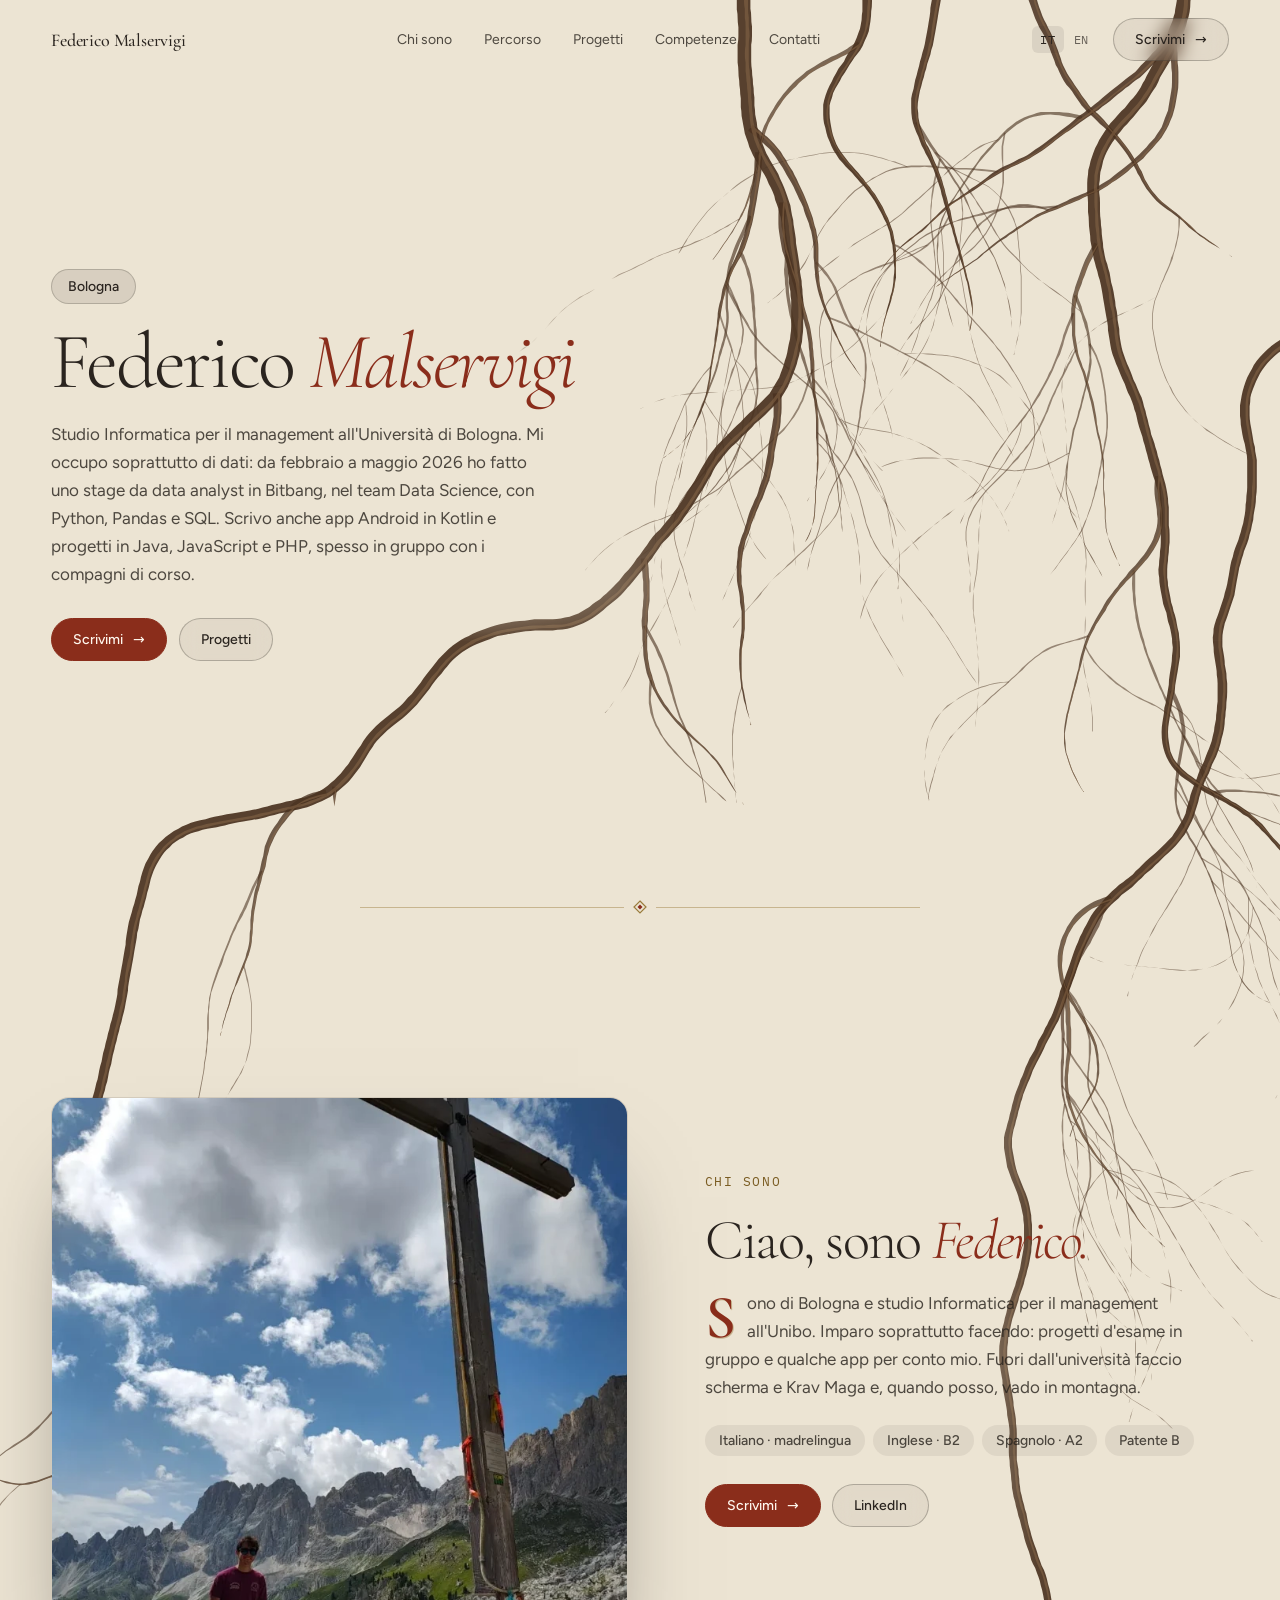
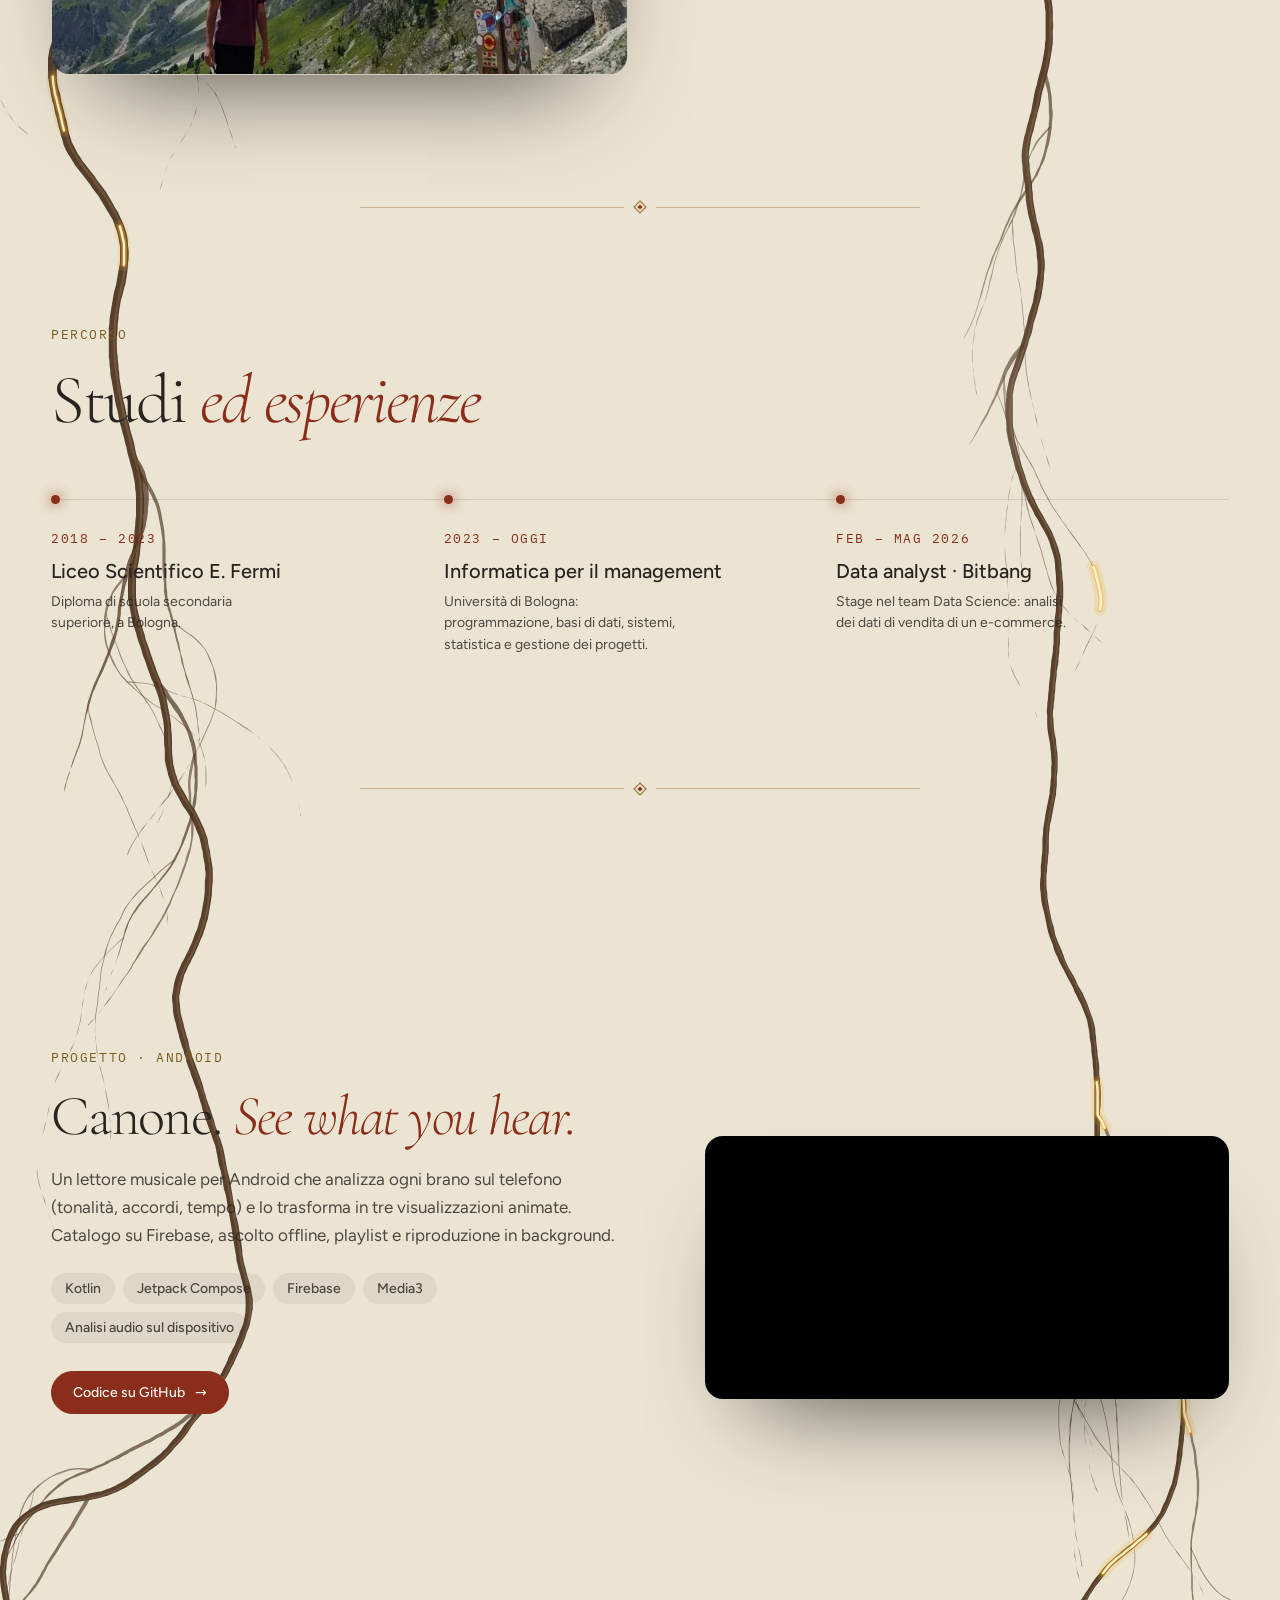
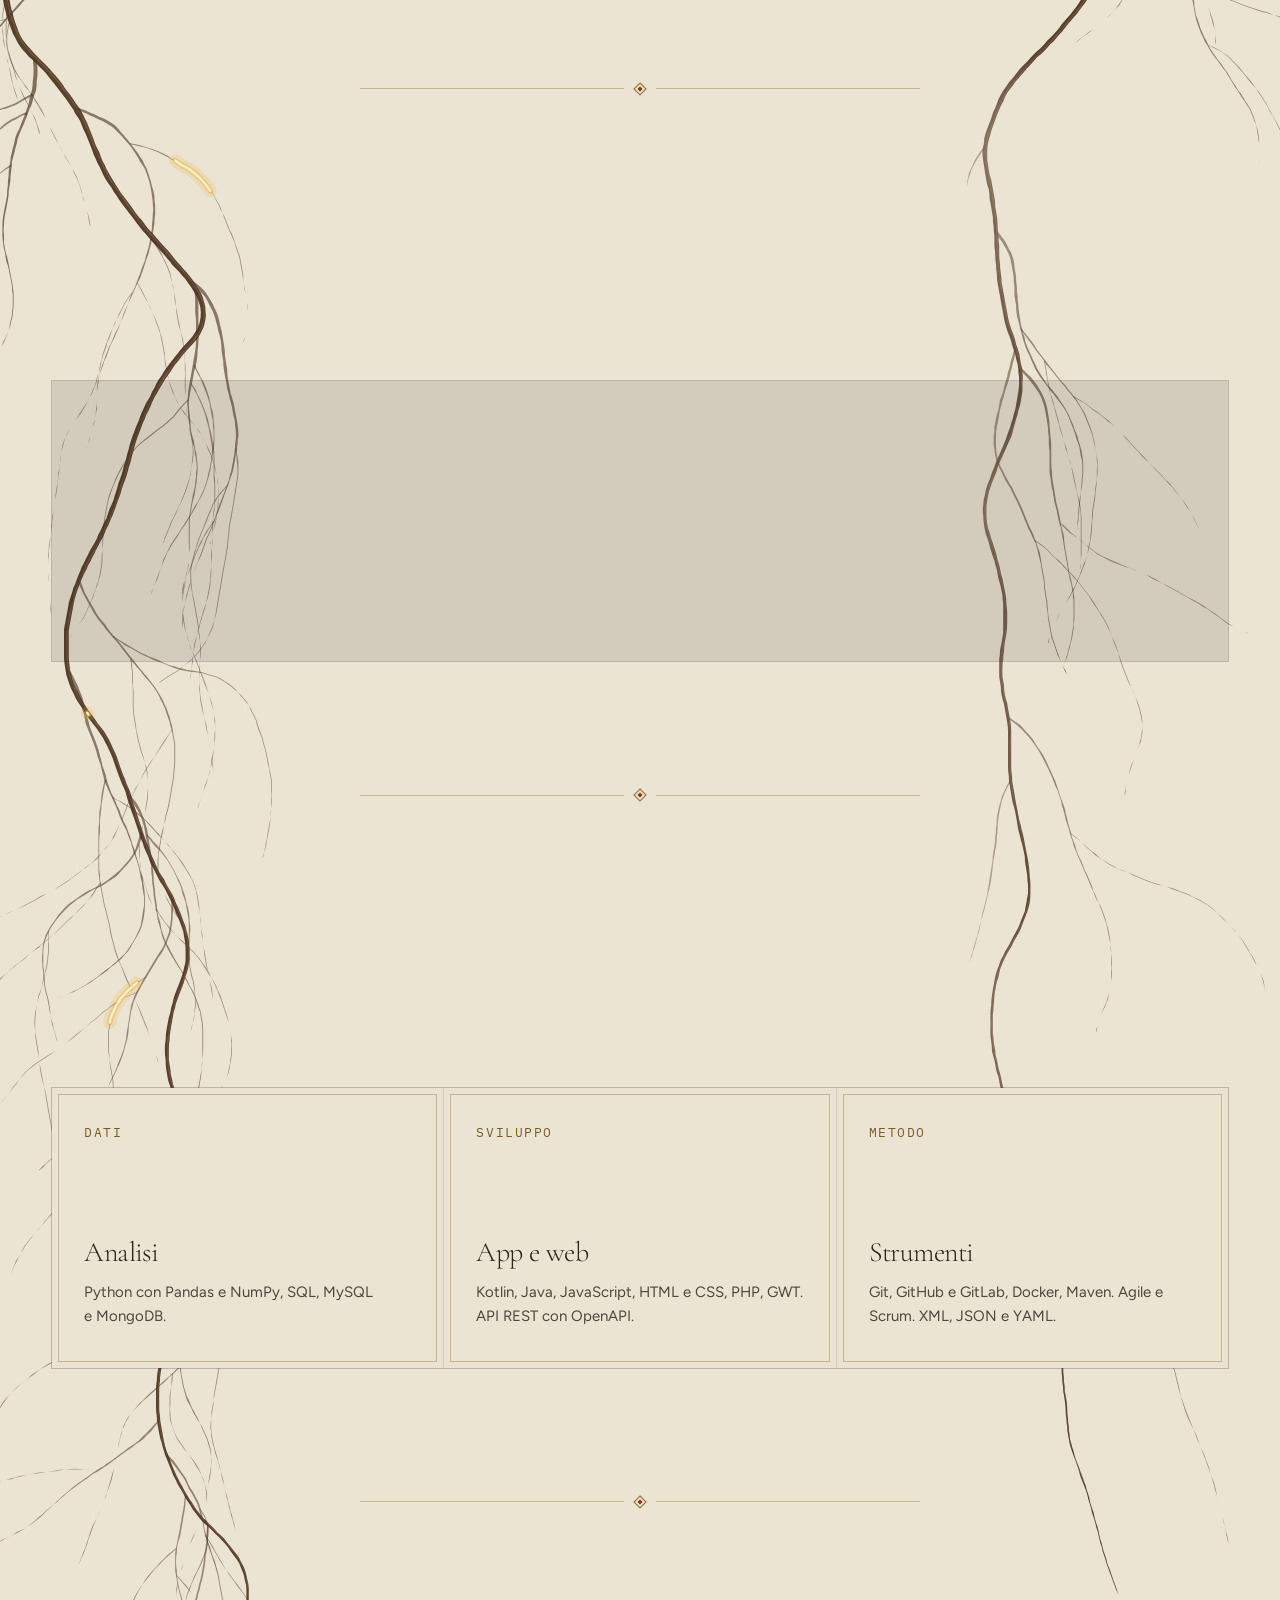
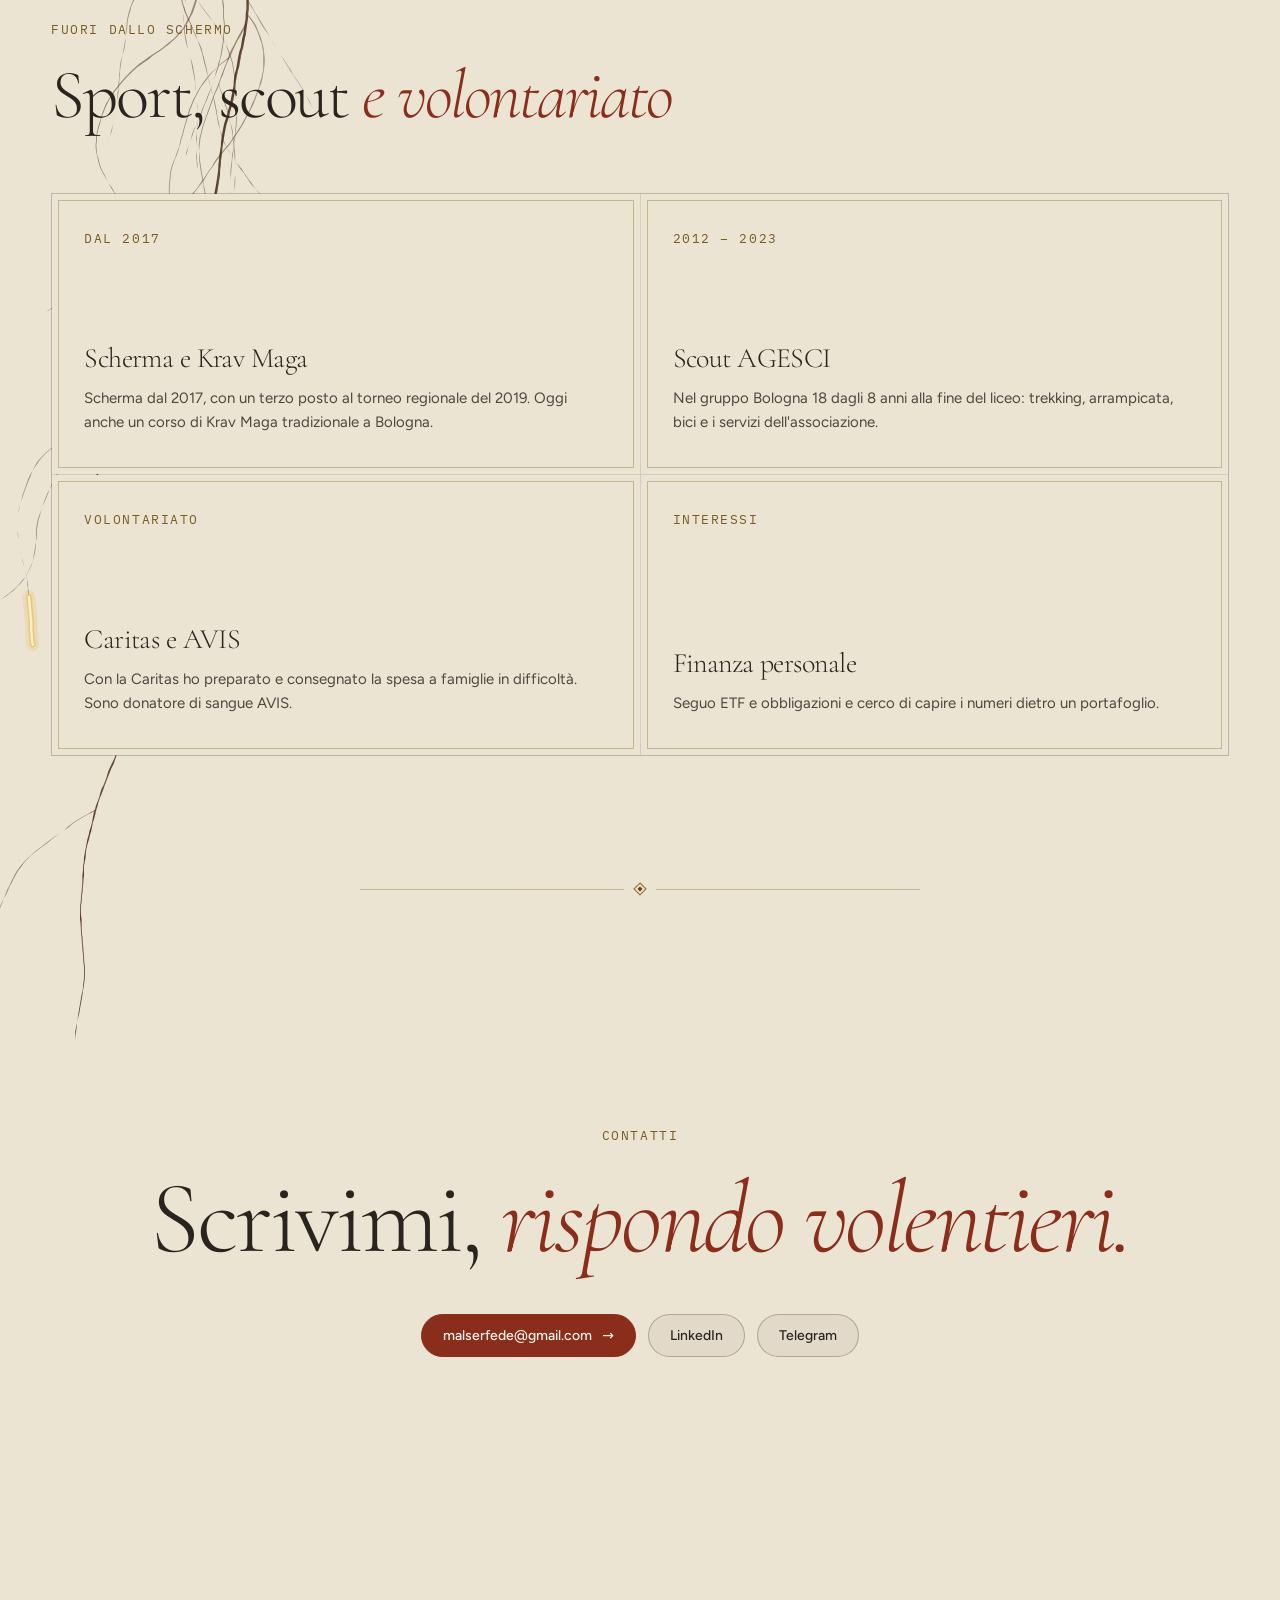
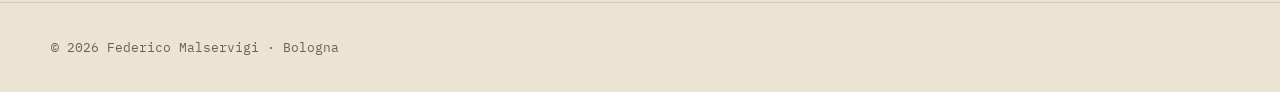
==== commit 4f751872: "Tema carta, radici e tocchi horadrici Il sito passa dal tema scuro "lab" al tema carta: sfondo perga" ====
--- a/docs/index.html
+++ b/docs/index.html
@@ -1,5 +1,5 @@
 <!doctype html>
-<html lang="it" class="mode-dark layout-flow">
+<html lang="it" class="mode-light layout-flow">
 <head>
 <meta charset="utf-8">
 <meta name="viewport" content="width=device-width, initial-scale=1, viewport-fit=cover">
@@ -10,30 +10,30 @@
 <link rel="stylesheet" href="fonts/fonts.css">
 <style>
 :root {
-  --bg: #04070c;
-  --bg-2: #0a111b;
-  --ink: #e8f1f8;
-  --ink-rgb: 232, 241, 248;
-  --bg-rgb: 4, 7, 12;
-  --ink-2: rgba(232, 241, 248, 0.68);
-  --ink-3: rgba(232, 241, 248, 0.49);
-  --line: rgba(232, 241, 248, .13);
-  --accent: #45f0a0;
-  --accent-2: #8dffc8;
-  --accent-ink: #022514;
-  --accent-text: #45f0a0;
-  --accent-rgb: 69, 240, 160;
-  --font-display: "Sora", system-ui, sans-serif;
-  --font-body: "Sora", system-ui, sans-serif;
+  --bg: #ece4d3;
+  --bg-2: #e2d8c4;
+  --ink: #2a241f;
+  --ink-rgb: 42, 36, 31;
+  --bg-rgb: 236, 228, 211;
+  --ink-2: rgba(42, 36, 31, 0.82);
+  --ink-3: rgba(42, 36, 31, 0.68);
+  --line: rgba(42, 36, 31, .13);
+  --accent: #8a2d1b;
+  --accent-2: #a8452c;
+  --accent-ink: #fff8ef;
+  --accent-text: #8a2d1b;
+  --accent-rgb: 138, 45, 27;
+  --font-display: "Cormorant Garamond", Georgia, serif;
+  --font-body: "Figtree", system-ui, sans-serif;
   --font-mono: "IBM Plex Mono", ui-monospace, monospace;
   --display-weight: 300;
-  --em-style: normal;
+  --em-style: italic;
   --radius: 999px;
-  color-scheme: dark;
-}
-.ss-surface-dark { --btn-bg: #45f0a0; --btn-ink: #000000; --bg: #020305; --bg-2: #04070c; --ink: #e8f1f8; --ink-rgb: 232, 241, 248; --bg-rgb: 2, 3, 5; --ink-2: rgba(232, 241, 248, 0.68); --ink-3: rgba(232, 241, 248, 0.49); --line: rgba(232, 241, 248, .14); --accent-text: #45f0a0; --em-color: #8dffc8; color-scheme: dark; background: var(--bg); color: var(--ink); }
-.ss-surface-light { --btn-bg: #04070c; --btn-ink: #ffffff; --bg: #e8f1f8; --bg-2: #1b1e24; --ink: #04070c; --ink-rgb: 4, 7, 12; --bg-rgb: 232, 241, 248; --ink-2: rgba(4, 7, 12, 1.0); --ink-3: rgba(4, 7, 12, 1.0); --line: rgba(4, 7, 12, .14); --accent-text: #04070c; --em-color: #04070c; color-scheme: light; background: var(--bg); color: var(--ink); }
-.ss-surface-accent { --btn-bg: #45f0a0; --btn-ink: #000000; --bg: #26453b; --bg-2: #dce7ed; --ink: #e8f1f8; --ink-rgb: 232, 241, 248; --bg-rgb: 38, 69, 59; --ink-2: rgba(232, 241, 248, 1.0); --ink-3: rgba(232, 241, 248, 1.0); --line: rgba(232, 241, 248, .14); --accent-text: #e8f1f8; --em-color: #e8f1f8; color-scheme: dark; background: var(--bg); color: var(--ink); }
+  color-scheme: light;
+}
+.ss-surface-dark { --btn-bg: #ece4d3; --btn-ink: #000000; --bg: #2a241f; --bg-2: #3a332d; --ink: #ece4d3; --ink-rgb: 236, 228, 211; --bg-rgb: 42, 36, 31; --ink-2: rgba(236, 228, 211, 0.73); --ink-3: rgba(236, 228, 211, 0.59); --line: rgba(236, 228, 211, .14); --accent-text: #c19382; --em-color: #ece4d3; color-scheme: dark; background: var(--bg); color: var(--ink); }
+.ss-surface-light { --btn-bg: #8a2d1b; --btn-ink: #ffffff; --bg: #e2d8c4; --bg-2: #ece4d3; --ink: #2a241f; --ink-rgb: 42, 36, 31; --bg-rgb: 226, 216, 196; --ink-2: rgba(42, 36, 31, 0.82); --ink-3: rgba(42, 36, 31, 0.68); --line: rgba(42, 36, 31, .14); --accent-text: #8a2d1b; --em-color: #8a2d1b; color-scheme: light; background: var(--bg); color: var(--ink); }
+.ss-surface-accent { --btn-bg: #8a2d1b; --btn-ink: #ffffff; --bg: #cf998b; --bg-2: #342b25; --ink: #2a241f; --ink-rgb: 42, 36, 31; --bg-rgb: 207, 153, 139; --ink-2: rgba(42, 36, 31, 1.0); --ink-3: rgba(42, 36, 31, 1.0); --line: rgba(42, 36, 31, .14); --accent-text: #2a241f; --em-color: #2a241f; color-scheme: light; background: var(--bg); color: var(--ink); }
 </style>
 <link rel="stylesheet" href="runtime/studio.css">
 <style>
@@ -64,6 +64,9 @@
   /* A feature card with an href is a link: an arrow after the title, the title takes the accent on hover. */
   .ss-feature--link h3::after { content: " ↗"; font-size: .7em; color: var(--ink-3); transition: color .3s; }
   .ss-feature--link:hover h3::after { color: var(--accent); }
+  /* A card's picture (Feature.image) sits round beside its tag, like an avatar. */
+  .ss-feature__top { display: flex; align-items: center; gap: 14px; }
+  .ss-feature__img { width: 56px; height: 56px; border-radius: 50%; object-fit: cover; flex: none; border: 1px solid var(--line); }
   /* A phone can play a clip instead of showing a screenshot. */
   .ss-phone__screen > video { width: 100%; height: 100%; object-fit: cover; display: block; }
   /* Poses: how a product section's phone sits (ProductBlock.pose). The panel clips at its edges (overflow: clip), so a
@@ -134,6 +137,65 @@
   .ss-h1, .ss-display { text-wrap: balance; }
 </style>
 <style>
+/* Horadric touches on the paper theme: the parchment, gold and blood red of an old codex, kept quiet enough that
+   the page still reads as a CV. Added after the theme's styles (site.yaml: css). */
+:root { --gold: #9a7b3c; --gold-ink: #7a5c22; --gold-soft: rgba(154, 123, 60, .45); }   /* gold-ink: gold dark enough for small text on the paper */
+
+/* An ornament between sections: a gold rule with a diamond in the middle. */
+.ss-block { position: relative; }
+.ss-block::before {
+  content: ""; position: absolute; top: 0; left: 50%; transform: translateX(-50%);
+  width: min(560px, 70%); height: 14px; pointer-events: none;
+  background:
+    linear-gradient(var(--gold-soft), var(--gold-soft)) left center / calc(50% - 16px) 1px no-repeat,
+    linear-gradient(var(--gold-soft), var(--gold-soft)) right center / calc(50% - 16px) 1px no-repeat,
+    url("data:image/svg+xml,%3Csvg xmlns='http://www.w3.org/2000/svg' viewBox='0 0 24 14'%3E%3Cpath d='M12 1 18 7 12 13 6 7Z' fill='none' stroke='%239a7b3c' stroke-width='1.2'/%3E%3Cpath d='M12 4.5 14.5 7 12 9.5 9.5 7Z' fill='%238a2d1b'/%3E%3C/svg%3E") center / 24px 14px no-repeat;
+}
+#inizio::before { content: none; }   /* nothing comes before the opening */
+
+/* A drop cap on the first paragraph about me, like the first letter of a chapter. */
+#chi-sono .ss-lede::first-letter {
+  float: left; font-family: var(--font-display); font-weight: 600; font-size: 3.6em; line-height: .82;
+  color: var(--accent); padding: .08em .12em 0 0; margin-right: .06em;
+  text-shadow: 1px 1px 0 var(--gold-soft);
+}
+
+/* Kickers, card tags and timeline dates in gold. */
+.ss-kicker, .ss-tag, .ss-when { color: var(--gold-ink); }
+
+/* Cards framed like plates in a book: a gold hairline inside the border. */
+.ss-feature { box-shadow: inset 0 0 0 6px var(--bg), inset 0 0 0 7px var(--gold-soft); }
+.ss-band .ss-feature { box-shadow: inset 0 0 0 6px var(--bg-2), inset 0 0 0 7px var(--gold-soft); }
+
+/* Roots behind the whole page (tools/radici.py): one root system from the top of the hero down to the footer, laid
+   at the page's full width under everything. The first screen's roots draw themselves in on load; further down,
+   where the browser can tie an animation to scrolling, the roots are uncovered as you scroll, their growing end
+   always just below the bottom of the window. */
+body { position: relative; isolation: isolate; }
+body::before {
+  content: ""; position: absolute; inset: 0; z-index: -1; pointer-events: none;
+  background: url(assets/_media/radici-pagina.svg) center top / 100% auto no-repeat;
+}
+@media (max-width: 760px) { body::before { background-size: 170% auto; background-position: right top; opacity: .35; } }
+@media (prefers-reduced-motion: no-preference) {
+  @supports (animation-timeline: scroll()) {
+    body::before {
+      -webkit-mask-image: linear-gradient(#000 calc(100% - 180px), transparent); mask-image: linear-gradient(#000 calc(100% - 180px), transparent);
+      -webkit-mask-repeat: no-repeat; mask-repeat: no-repeat;
+      animation: radici-scorri linear both; animation-timeline: scroll(root);
+    }
+  }
+}
+@keyframes radici-scorri {
+  from { -webkit-mask-size: 100% calc(100vh + 180px); mask-size: 100% calc(100vh + 180px); }
+  to { -webkit-mask-size: 100% calc(100% + 180px); mask-size: 100% calc(100% + 180px); }
+}
+
+/* The avatar ringed in gold, like a seal. */
+.ss-feature__img { border: 2px solid var(--gold); box-shadow: 0 0 0 3px var(--bg), 0 0 0 4px var(--gold-soft); }
+
+</style>
+<style>
   html.ss-loading, html.ss-loading body { overflow: hidden; height: 100%; }
   .ss-loader { position: fixed; inset: 0; z-index: 1000; display: none; flex-direction: column; align-items: center; justify-content: center; gap: 22px;
     background: var(--bg); color: var(--ink); transition: opacity .7s cubic-bezier(.22,.8,.2,1), visibility .7s; }
@@ -169,26 +231,11 @@
 </div></header>
 
 <main>
-<section class="ss-scene ss-cards ss-side-right ss-type-scene3d ss-shade-auto" id="inizio" data-scene="scene3d">
-  <div class="ss-pin ss-pin--full">
-    <div class="ss-visual"></div>
-    <div class="ss-shade"></div>
-    <div class="ss-hud ss-scalehud" aria-hidden="true">
-  <div class="ss-scalebar"><b data-scale>relazioni</b><i></i></div>
-</div>
-
-  </div>
-  <div class="ss-steps ss-steps--over">
-<article class="ss-step ss-intro" style="--h: 120vh"><div class="ss-card">
-<div class="ss-num">Bologna</div><h1 class="ss-h1">Federico <em>Malservigi</em></h1><p class="ss-body">Studente di Informatica per il management all&#39;Università di Bologna.</p><div class="ss-hint">Scorri</div></div>
-</article><article class="ss-step" style="--h: 140vh"><div class="ss-card">
-<div class="ss-num">01 · Dati</div><h2 class="ss-h2">Analisi <em>dei dati</em></h2><p class="ss-body">Uso Python, Pandas e SQL. Da febbraio a maggio 2026 ho fatto uno stage da data analyst in Bitbang, nel team Data Science.</p><div class="ss-fact">Python · Pandas · NumPy · SQL</div></div>
-</article><article class="ss-step" style="--h: 140vh"><div class="ss-card">
-<div class="ss-num">02 · Software</div><h2 class="ss-h2">Sviluppo <em>software</em></h2><p class="ss-body">Scrivo app Android in Kotlin e progetti in Java, JavaScript e PHP, spesso in gruppo con i compagni di corso.</p><div class="ss-fact">Kotlin · Java · JavaScript · PHP · Docker</div></div>
-</article>  </div>
-  <script type="application/json" class="ss-config">{"background": null, "bloom": [0.5, 0.45, 0.12], "dust": "#8fb8d8", "final": null, "levels": [{"params": {"color": "#45f0a0", "edge": "#2a6b55"}, "preset": "network"}, {"params": {"color": "#45f0a0", "color2": "#5fb6ff", "core": "#12382c", "count": 60000}, "preset": "particles"}, {"params": {"a": "#45f0a0", "b": "#5fb6ff", "bond": "#2a5a6b"}, "preset": "lattice"}], "seed": 7, "style": "glow", "zoom": 12.0}</script>
-  <script type="application/json" class="ss-section">{"hud": {"clock": null, "events": [], "fields": [], "kind": "scale", "legend": [], "scales": ["relazioni", "dati", "struttura"]}, "layout": "cards", "length": 4.0, "steps": [{"at": null, "body": "Studente di Informatica per il management all\u0027Universit\u00e0 di Bologna.", "fact": null, "hint": "Scorri", "image": null, "intro": true, "kicker": "Bologna", "length": 1.2, "state": {}, "title": "Federico \u003cem\u003eMalservigi\u003c/em\u003e"}, {"at": null, "body": "Uso Python, Pandas e SQL. Da febbraio a maggio 2026 ho fatto uno stage da data analyst in Bitbang, nel team Data Science.", "fact": "Python \u00b7 Pandas \u00b7 NumPy \u00b7 SQL", "hint": null, "image": null, "intro": false, "kicker": "01 \u00b7 Dati", "length": 1.4, "state": {}, "title": "Analisi \u003cem\u003edei dati\u003c/em\u003e"}, {"at": null, "body": "Scrivo app Android in Kotlin e progetti in Java, JavaScript e PHP, spesso in gruppo con i compagni di corso.", "fact": "Kotlin \u00b7 Java \u00b7 JavaScript \u00b7 PHP \u00b7 Docker", "hint": null, "image": null, "intro": false, "kicker": "02 \u00b7 Software", "length": 1.4, "state": {}, "title": "Sviluppo \u003cem\u003esoftware\u003c/em\u003e"}]}</script>
+<section class="ss-block ss-hero ss-hero--left" id="inizio">    <div class="ss-hero__in">
+<span class="ss-badge">Bologna</span><h1 class="ss-h1">Federico <em>Malservigi</em></h1><p class="ss-lede">Studio Informatica per il management all&#39;Università di Bologna. Mi occupo soprattutto di dati: da febbraio a maggio 2026 ho fatto uno stage da data analyst in Bitbang, nel team Data Science, con Python, Pandas e SQL. Scrivo anche app Android in Kotlin e progetti in Java, JavaScript e PHP, spesso in gruppo con i compagni di corso.</p>    <div class="ss-btns"><a class="ss-btn ss-btn--hot" href="#contatti">Scrivimi <span class="ss-arrow">→</span></a><a class="ss-btn" href="#progetti">Progetti</a></div>
+  </div>
 </section>
+
 <section class="ss-block ss-product ss-product--left ss-pose--beside" id="chi-sono"><div class="ss-wrap ss-product__in">
   <div class="ss-product__media" data-float>
 <img class="ss-product__img ss-product__img--frame" src="assets/_media/031b7631693b.webp" alt="" loading="lazy">  </div>
@@ -215,7 +262,8 @@
 
 <section class="ss-block" id="github"><div class="ss-wrap">
 <div class="ss-head ss-reveal"><span class="ss-kicker">Altri progetti</span><h2 class="ss-display">Il resto è <em>su GitHub</em></h2></div>  <div class="ss-features ss-features--2">
-<a class="ss-feature ss-feature--link ss-reveal" href="https://github.com/Fede046"><span class="ss-tag">Personale</span>      <div><h3>Fede046</h3><p>I miei progetti e gli appunti dei corsi che ho condiviso.</p></div>
+<a class="ss-feature ss-feature--link ss-reveal" href="https://github.com/Fede046"><div class="ss-feature__top"><img class="ss-feature__img" src="assets/_media/06c94631221c.webp" alt="" loading="lazy"><span class="ss-tag">Personale</span></div>
+      <div><h3>Fede046</h3><p>I miei progetti e gli appunti dei corsi che ho condiviso. L&#39;avatar è Imperius, da Diablo III: ci sono cresciuto.</p></div>
 </a><a class="ss-feature ss-feature--link ss-reveal" href="https://github.com/E1-Unibo"><span class="ss-tag">Gruppo di studio</span>      <div><h3>E1-Unibo</h3><p>I progetti d&#39;esame fatti in gruppo con i compagni di corso.</p></div>
 </a>  </div>
 </div></section>
--- a/docs/fonts/fonts.css
+++ b/docs/fonts/fonts.css
@@ -1,22 +1,131 @@
-/* latin-ext */
-@font-face {
-  font-family: 'Sora';
-  font-style: normal;
-  font-weight: 100 800;
-  font-display: swap;
-  src: url(c07681a2f16658c6.woff2) format('woff2');
-  unicode-range: U+0100-02BA, U+02BD-02C5, U+02C7-02CC, U+02CE-02D7, U+02DD-02FF, U+0304, U+0308, U+0329, U+1D00-1DBF, U+1E00-1E9F, U+1EF2-1EFF, U+2020, U+20A0-20AB, U+20AD-20C4, U+2113, U+2C60-2C7F, U+A720-A7FF;
-}
-/* latin */
-@font-face {
-  font-family: 'Sora';
-  font-style: normal;
-  font-weight: 100 800;
-  font-display: swap;
-  src: url(c7aee659e9013b78.woff2) format('woff2');
+/* cyrillic-ext */
+@font-face {
+  font-family: 'Cormorant Garamond';
+  font-style: italic;
+  font-weight: 300 700;
+  font-display: swap;
+  src: url(1f799a916cf1040f.woff2) format('woff2');
+  unicode-range: U+0460-052F, U+1C80-1C8A, U+20B4, U+2DE0-2DFF, U+A640-A69F, U+FE2E-FE2F;
+}
+/* cyrillic */
+@font-face {
+  font-family: 'Cormorant Garamond';
+  font-style: italic;
+  font-weight: 300 700;
+  font-display: swap;
+  src: url(c8e477690f3e4bfa.woff2) format('woff2');
+  unicode-range: U+0301, U+0400-045F, U+0490-0491, U+04B0-04B1, U+2116;
+}
+/* vietnamese */
+@font-face {
+  font-family: 'Cormorant Garamond';
+  font-style: italic;
+  font-weight: 300 700;
+  font-display: swap;
+  src: url(6a3809d7b30dfad9.woff2) format('woff2');
+  unicode-range: U+0102-0103, U+0110-0111, U+0128-0129, U+0168-0169, U+01A0-01A1, U+01AF-01B0, U+0300-0301, U+0303-0304, U+0308-0309, U+0323, U+0329, U+1EA0-1EF9, U+20AB;
+}
+/* latin-ext */
+@font-face {
+  font-family: 'Cormorant Garamond';
+  font-style: italic;
+  font-weight: 300 700;
+  font-display: swap;
+  src: url(f3bda5d4e19ae0bc.woff2) format('woff2');
+  unicode-range: U+0100-02BA, U+02BD-02C5, U+02C7-02CC, U+02CE-02D7, U+02DD-02FF, U+0304, U+0308, U+0329, U+1D00-1DBF, U+1E00-1E9F, U+1EF2-1EFF, U+2020, U+20A0-20AB, U+20AD-20C4, U+2113, U+2C60-2C7F, U+A720-A7FF;
+}
+/* latin */
+@font-face {
+  font-family: 'Cormorant Garamond';
+  font-style: italic;
+  font-weight: 300 700;
+  font-display: swap;
+  src: url(4db21dbf6b1eb8a6.woff2) format('woff2');
+  unicode-range: U+0000-00FF, U+0131, U+0152-0153, U+02BB-02BC, U+02C6, U+02DA, U+02DC, U+0304, U+0308, U+0329, U+2000-206F, U+20AC, U+2122, U+2191, U+2193, U+2212, U+2215, U+FEFF, U+FFFD;
+}
+/* cyrillic-ext */
+@font-face {
+  font-family: 'Cormorant Garamond';
+  font-style: normal;
+  font-weight: 300 700;
+  font-display: swap;
+  src: url(e266b787cb0f2cdc.woff2) format('woff2');
+  unicode-range: U+0460-052F, U+1C80-1C8A, U+20B4, U+2DE0-2DFF, U+A640-A69F, U+FE2E-FE2F;
+}
+/* cyrillic */
+@font-face {
+  font-family: 'Cormorant Garamond';
+  font-style: normal;
+  font-weight: 300 700;
+  font-display: swap;
+  src: url(dc67de7e1c1c0f20.woff2) format('woff2');
+  unicode-range: U+0301, U+0400-045F, U+0490-0491, U+04B0-04B1, U+2116;
+}
+/* vietnamese */
+@font-face {
+  font-family: 'Cormorant Garamond';
+  font-style: normal;
+  font-weight: 300 700;
+  font-display: swap;
+  src: url(63e97a55b224d309.woff2) format('woff2');
+  unicode-range: U+0102-0103, U+0110-0111, U+0128-0129, U+0168-0169, U+01A0-01A1, U+01AF-01B0, U+0300-0301, U+0303-0304, U+0308-0309, U+0323, U+0329, U+1EA0-1EF9, U+20AB;
+}
+/* latin-ext */
+@font-face {
+  font-family: 'Cormorant Garamond';
+  font-style: normal;
+  font-weight: 300 700;
+  font-display: swap;
+  src: url(26a769c817c65965.woff2) format('woff2');
+  unicode-range: U+0100-02BA, U+02BD-02C5, U+02C7-02CC, U+02CE-02D7, U+02DD-02FF, U+0304, U+0308, U+0329, U+1D00-1DBF, U+1E00-1E9F, U+1EF2-1EFF, U+2020, U+20A0-20AB, U+20AD-20C4, U+2113, U+2C60-2C7F, U+A720-A7FF;
+}
+/* latin */
+@font-face {
+  font-family: 'Cormorant Garamond';
+  font-style: normal;
+  font-weight: 300 700;
+  font-display: swap;
+  src: url(abcaa8b47991b9f1.woff2) format('woff2');
   unicode-range: U+0000-00FF, U+0131, U+0152-0153, U+02BB-02BC, U+02C6, U+02DA, U+02DC, U+0304, U+0308, U+0329, U+2000-206F, U+20AC, U+2122, U+2191, U+2193, U+2212, U+2215, U+FEFF, U+FFFD;
 }
 
+/* latin-ext */
+@font-face {
+  font-family: 'Figtree';
+  font-style: italic;
+  font-weight: 300 900;
+  font-display: swap;
+  src: url(70ed89043eb04242.woff2) format('woff2');
+  unicode-range: U+0100-02BA, U+02BD-02C5, U+02C7-02CC, U+02CE-02D7, U+02DD-02FF, U+0304, U+0308, U+0329, U+1D00-1DBF, U+1E00-1E9F, U+1EF2-1EFF, U+2020, U+20A0-20AB, U+20AD-20C4, U+2113, U+2C60-2C7F, U+A720-A7FF;
+}
+/* latin */
+@font-face {
+  font-family: 'Figtree';
+  font-style: italic;
+  font-weight: 300 900;
+  font-display: swap;
+  src: url(3530fccd972d10d5.woff2) format('woff2');
+  unicode-range: U+0000-00FF, U+0131, U+0152-0153, U+02BB-02BC, U+02C6, U+02DA, U+02DC, U+0304, U+0308, U+0329, U+2000-206F, U+20AC, U+2122, U+2191, U+2193, U+2212, U+2215, U+FEFF, U+FFFD;
+}
+/* latin-ext */
+@font-face {
+  font-family: 'Figtree';
+  font-style: normal;
+  font-weight: 300 900;
+  font-display: swap;
+  src: url(467cc91576f548d5.woff2) format('woff2');
+  unicode-range: U+0100-02BA, U+02BD-02C5, U+02C7-02CC, U+02CE-02D7, U+02DD-02FF, U+0304, U+0308, U+0329, U+1D00-1DBF, U+1E00-1E9F, U+1EF2-1EFF, U+2020, U+20A0-20AB, U+20AD-20C4, U+2113, U+2C60-2C7F, U+A720-A7FF;
+}
+/* latin */
+@font-face {
+  font-family: 'Figtree';
+  font-style: normal;
+  font-weight: 300 900;
+  font-display: swap;
+  src: url(3c512d8e381cc01b.woff2) format('woff2');
+  unicode-range: U+0000-00FF, U+0131, U+0152-0153, U+02BB-02BC, U+02C6, U+02DA, U+02DC, U+0304, U+0308, U+0329, U+2000-206F, U+20AC, U+2122, U+2191, U+2193, U+2212, U+2215, U+FEFF, U+FFFD;
+}
+
 /* cyrillic-ext */
 @font-face {
   font-family: 'IBM Plex Mono';
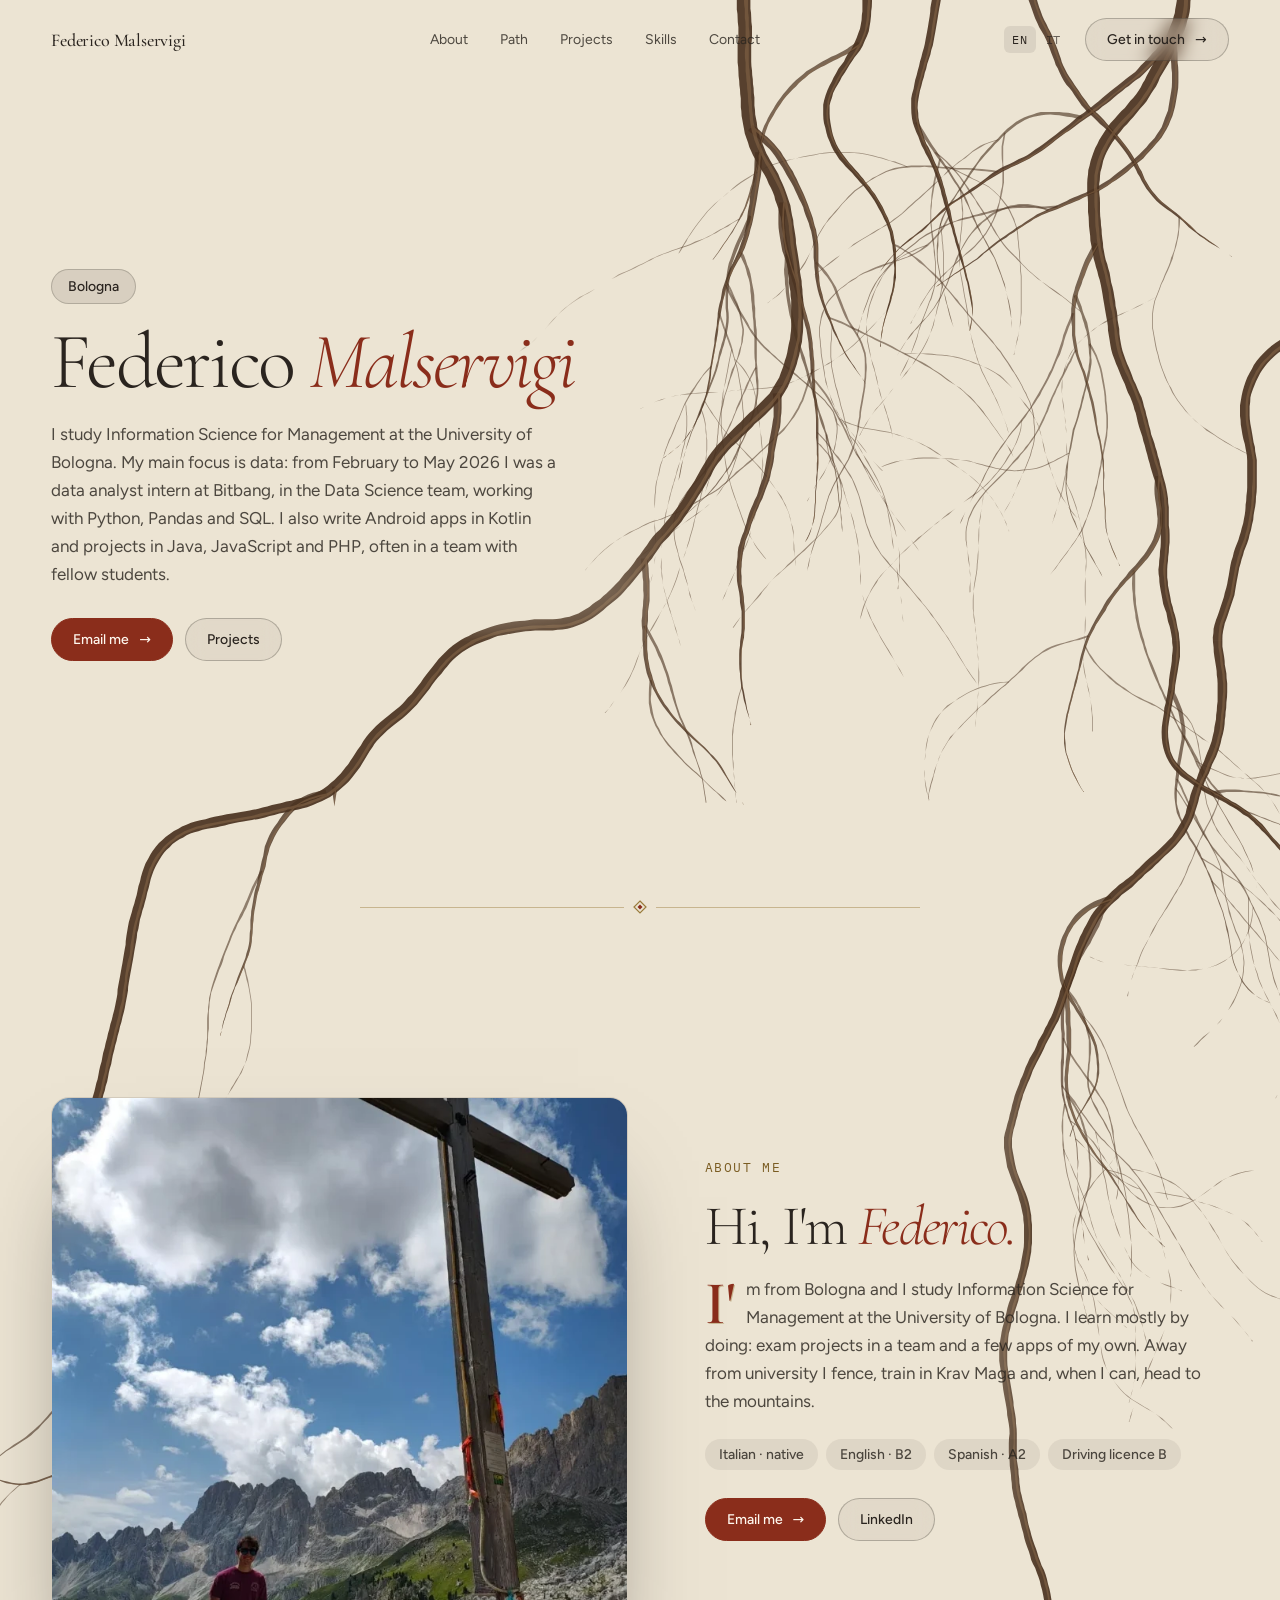
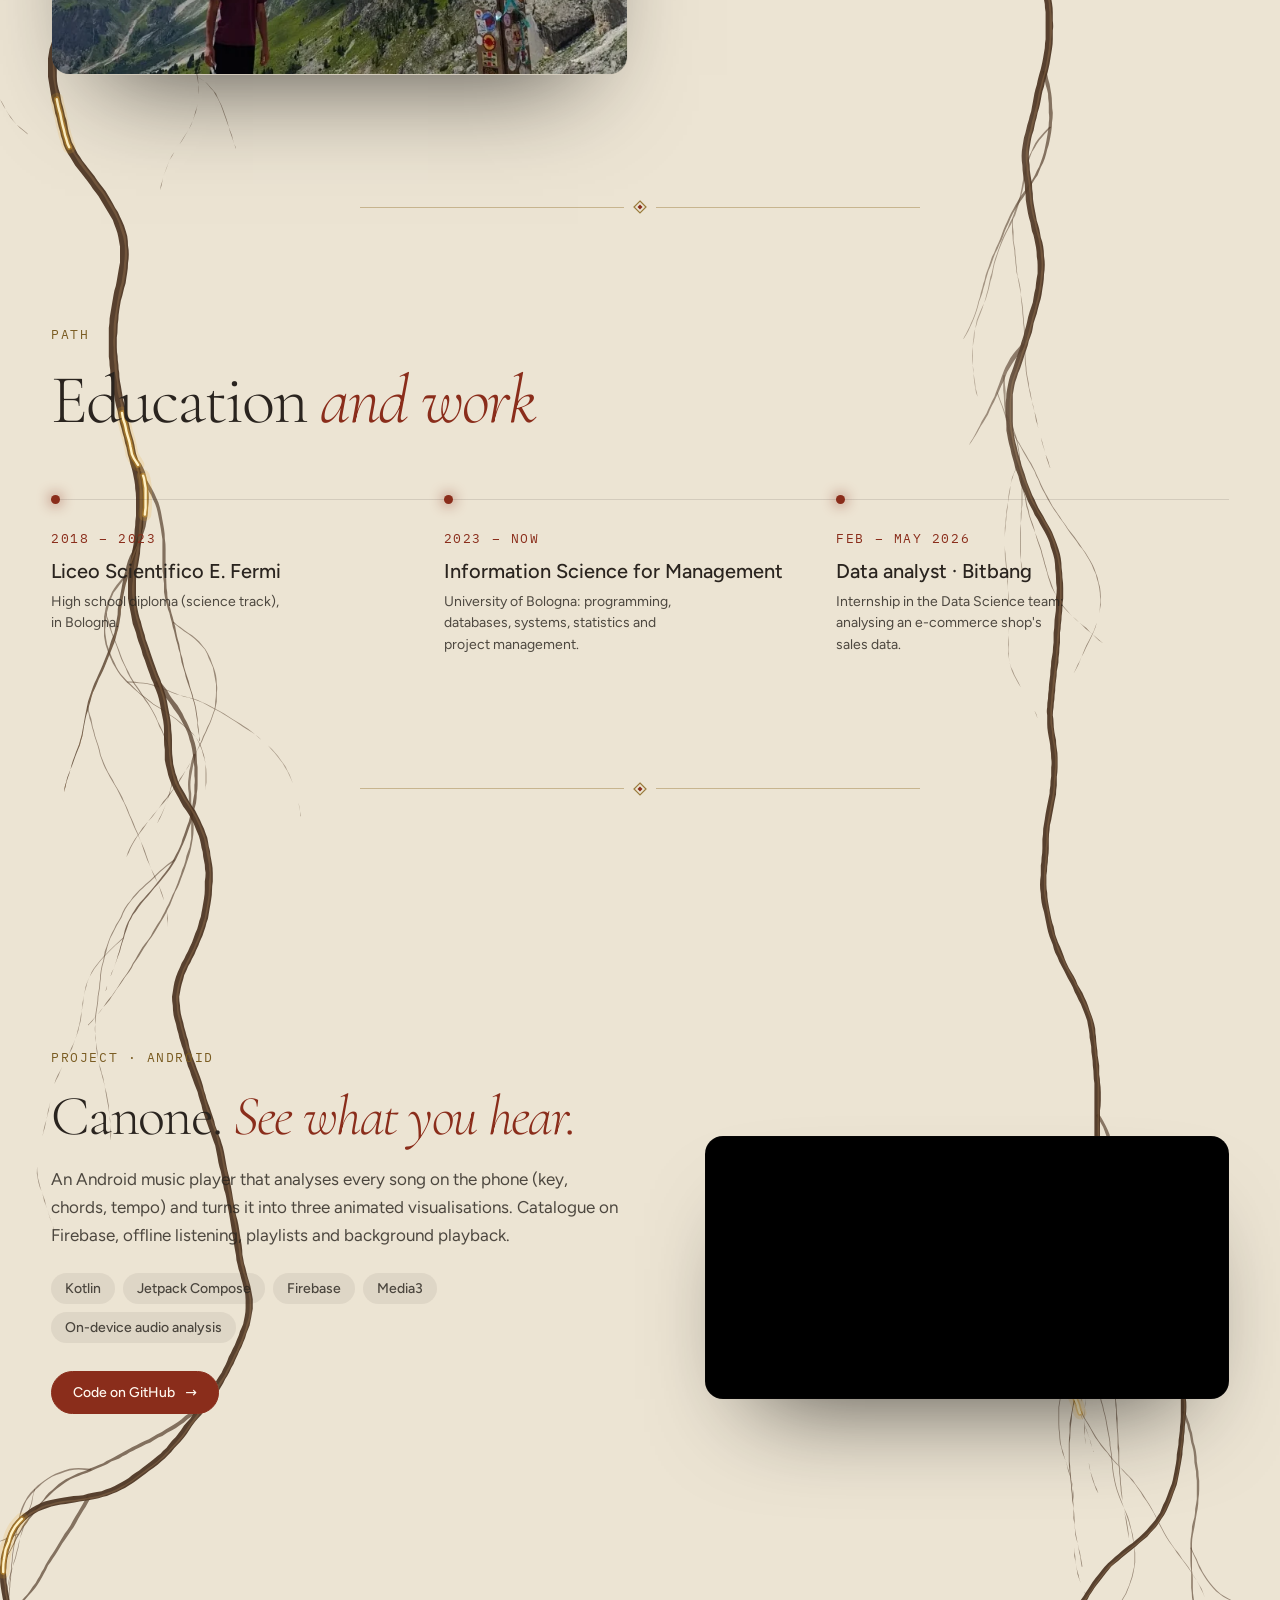
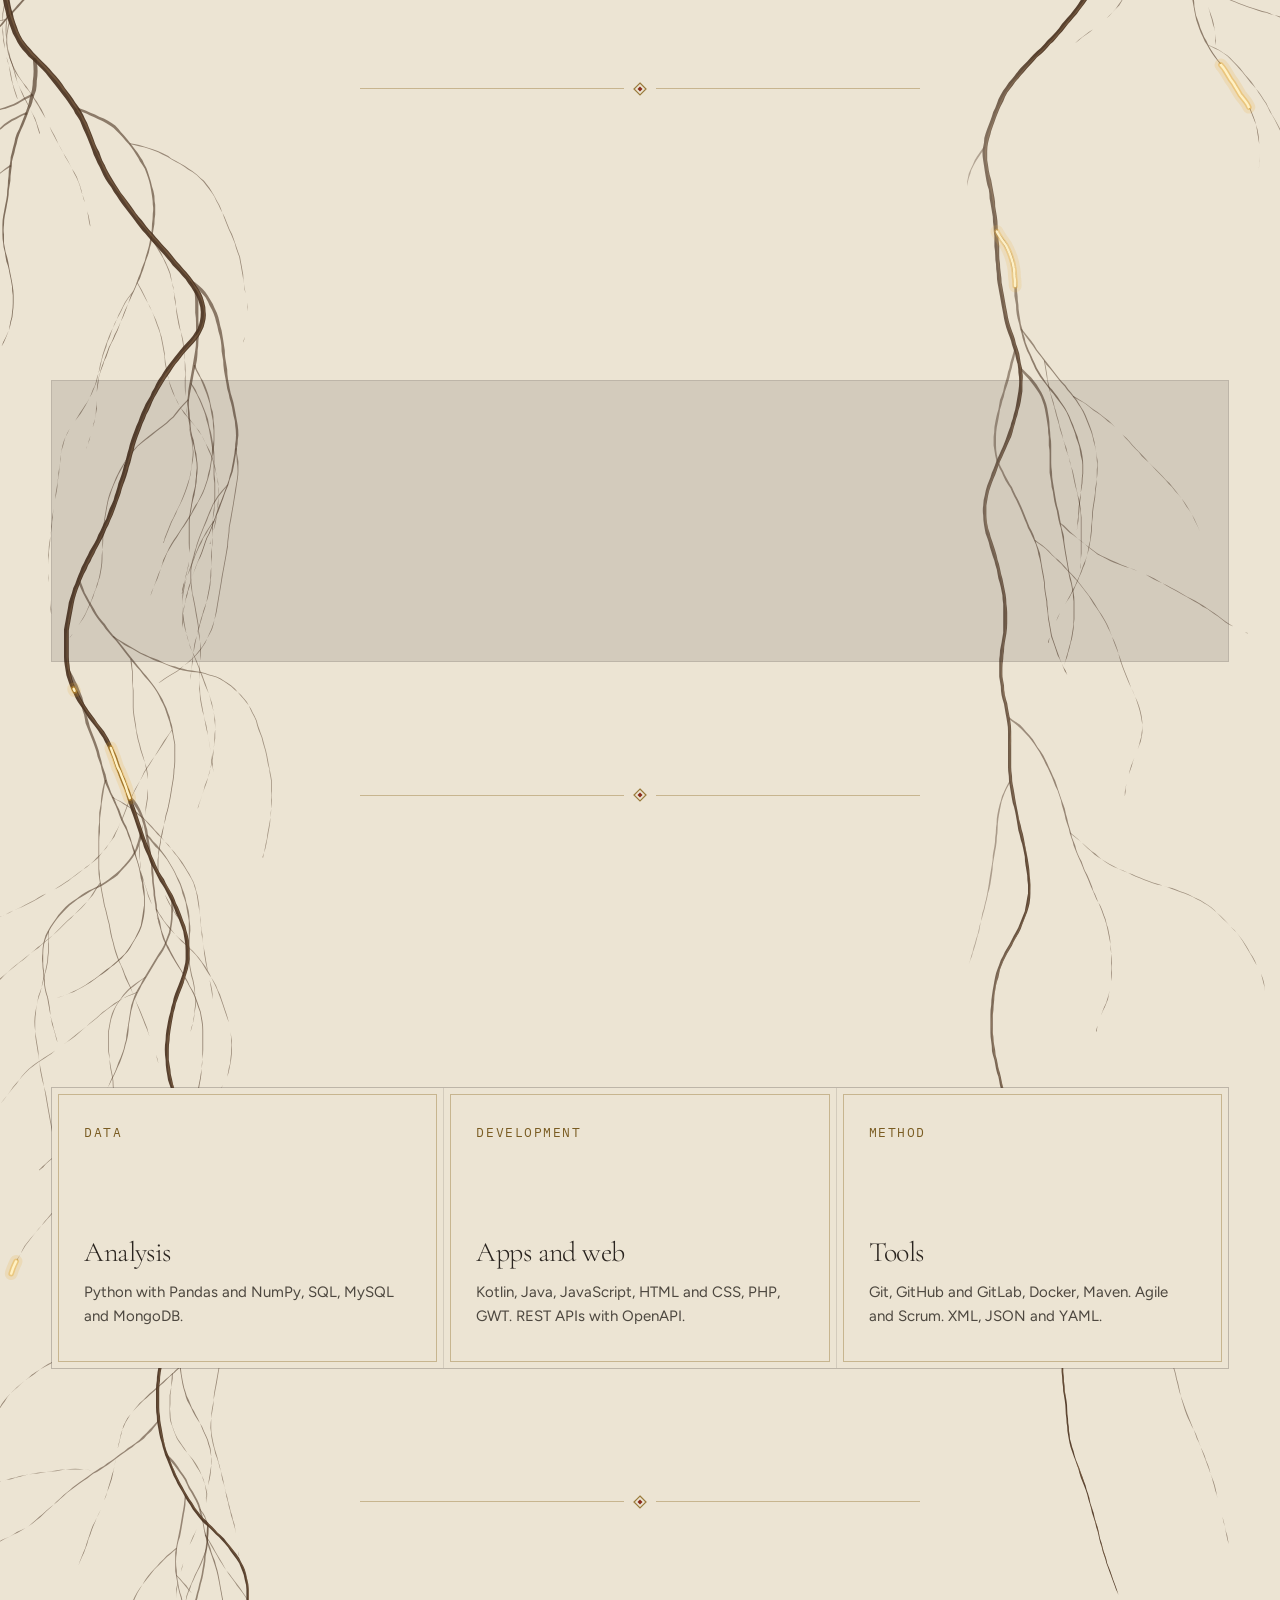
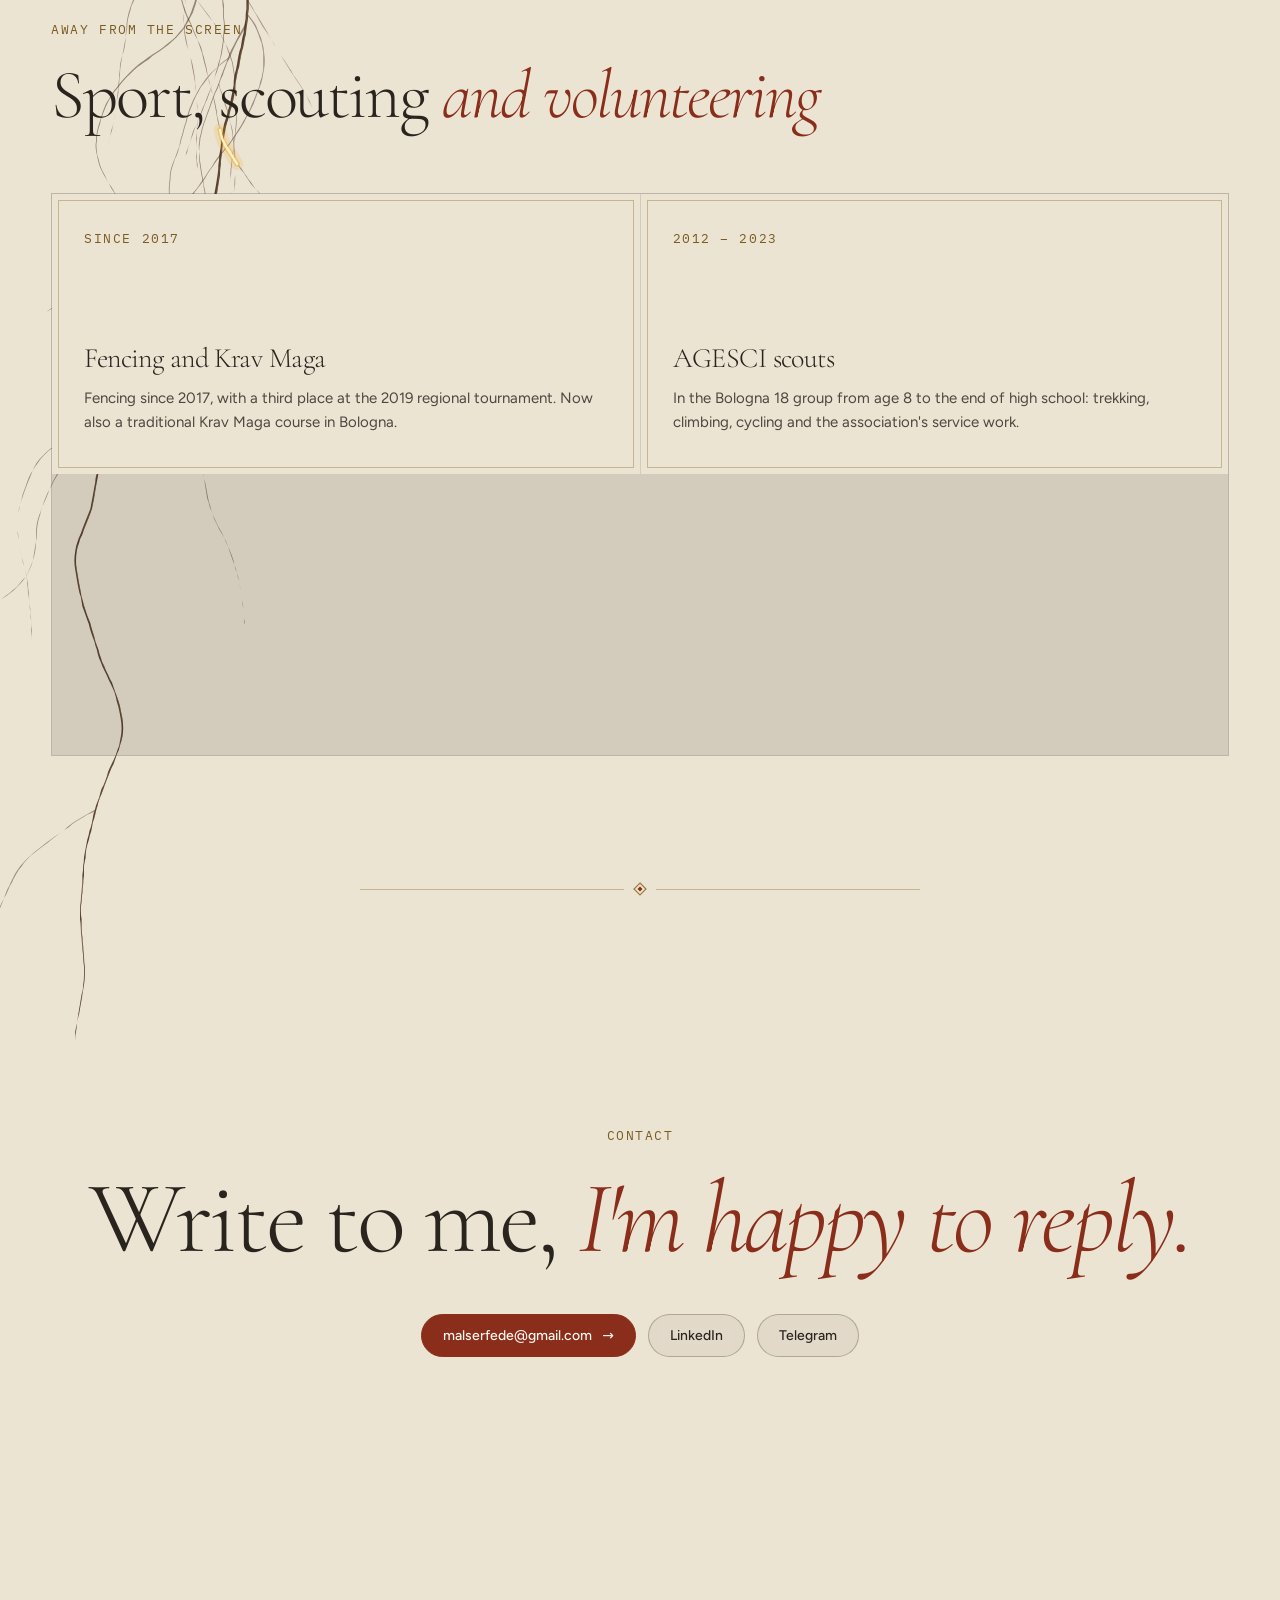
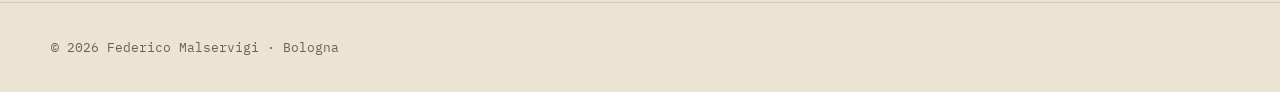
==== commit 2423a19d: "Inglese come lingua principale, italiano secondario La pagina principale (index.html) ora è in ingle" ====
--- a/docs/index.html
+++ b/docs/index.html
@@ -1,12 +1,12 @@
 <!doctype html>
-<html lang="it" class="mode-light layout-flow">
+<html lang="en" class="mode-light layout-flow">
 <head>
 <meta charset="utf-8">
 <meta name="viewport" content="width=device-width, initial-scale=1, viewport-fit=cover">
 <title>Federico Malservigi</title>
-<meta name="description" content="Studente di Informatica per il management all&#39;Università di Bologna."><meta name="generator" content="Scroll Studio">
-<link rel="alternate" hreflang="it" href="index.html">
-<link rel="alternate" hreflang="en" href="en.html">
+<meta name="description" content="Information Science for Management student at the University of Bologna."><meta name="generator" content="Scroll Studio">
+<link rel="alternate" hreflang="en" href="index.html">
+<link rel="alternate" hreflang="it" href="it.html">
 <link rel="stylesheet" href="fonts/fonts.css">
 <style>
 :root {
@@ -225,14 +225,14 @@
   <a class="ss-wordmark" href="#">
     <span>Federico Malservigi</span>
   </a>
-  <nav class="ss-nav__links"><a href="#chi-sono">Chi sono</a><a href="#percorso">Percorso</a><a href="#progetti">Progetti</a><a href="#competenze">Competenze</a><a href="#contatti">Contatti</a></nav>
+  <nav class="ss-nav__links"><a href="#chi-sono">About</a><a href="#percorso">Path</a><a href="#progetti">Projects</a><a href="#competenze">Skills</a><a href="#contatti">Contact</a></nav>
   <div class="ss-nav__end">
-<nav class="ss-lang" aria-label="Language"><a href="index.html" hreflang="it" lang="it" aria-current="page">IT</a><a href="en.html" hreflang="en" lang="en">EN</a></nav><a class="ss-btn" href="#contatti">Scrivimi <span class="ss-arrow">→</span></a>  </div>
+<nav class="ss-lang" aria-label="Language"><a href="index.html" hreflang="en" lang="en" aria-current="page">EN</a><a href="it.html" hreflang="it" lang="it">IT</a></nav><a class="ss-btn" href="#contatti">Get in touch <span class="ss-arrow">→</span></a>  </div>
 </div></header>
 
 <main>
 <section class="ss-block ss-hero ss-hero--left" id="inizio">    <div class="ss-hero__in">
-<span class="ss-badge">Bologna</span><h1 class="ss-h1">Federico <em>Malservigi</em></h1><p class="ss-lede">Studio Informatica per il management all&#39;Università di Bologna. Mi occupo soprattutto di dati: da febbraio a maggio 2026 ho fatto uno stage da data analyst in Bitbang, nel team Data Science, con Python, Pandas e SQL. Scrivo anche app Android in Kotlin e progetti in Java, JavaScript e PHP, spesso in gruppo con i compagni di corso.</p>    <div class="ss-btns"><a class="ss-btn ss-btn--hot" href="#contatti">Scrivimi <span class="ss-arrow">→</span></a><a class="ss-btn" href="#progetti">Progetti</a></div>
+<span class="ss-badge">Bologna</span><h1 class="ss-h1">Federico <em>Malservigi</em></h1><p class="ss-lede">I study Information Science for Management at the University of Bologna. My main focus is data: from February to May 2026 I was a data analyst intern at Bitbang, in the Data Science team, working with Python, Pandas and SQL. I also write Android apps in Kotlin and projects in Java, JavaScript and PHP, often in a team with fellow students.</p>    <div class="ss-btns"><a class="ss-btn ss-btn--hot" href="#contatti">Email me <span class="ss-arrow">→</span></a><a class="ss-btn" href="#progetti">Projects</a></div>
   </div>
 </section>
 
@@ -240,14 +240,14 @@
   <div class="ss-product__media" data-float>
 <img class="ss-product__img ss-product__img--frame" src="assets/_media/031b7631693b.webp" alt="" loading="lazy">  </div>
   <div class="ss-product__copy ss-reveal">
-<span class="ss-kicker">Chi sono</span>    <h2 class="ss-h2">Ciao, sono <em>Federico.</em></h2>
-<p class="ss-lede">Sono di Bologna e studio Informatica per il management all&#39;Unibo. Imparo soprattutto facendo: progetti d&#39;esame in gruppo e qualche app per conto mio. Fuori dall&#39;università faccio scherma e Krav Maga e, quando posso, vado in montagna.</p><ul class="ss-pills"><li>Italiano · madrelingua</li><li>Inglese · B2</li><li>Spagnolo · A2</li><li>Patente B</li></ul>    <div class="ss-btns"><a class="ss-btn ss-btn--hot" href="mailto:malserfede@gmail.com">Scrivimi <span class="ss-arrow">→</span></a><a class="ss-btn" href="https://www.linkedin.com/in/federico-malservigi">LinkedIn</a></div>
+<span class="ss-kicker">About me</span>    <h2 class="ss-h2">Hi, I&#39;m <em>Federico.</em></h2>
+<p class="ss-lede">I&#39;m from Bologna and I study Information Science for Management at the University of Bologna. I learn mostly by doing: exam projects in a team and a few apps of my own. Away from university I fence, train in Krav Maga and, when I can, head to the mountains.</p><ul class="ss-pills"><li>Italian · native</li><li>English · B2</li><li>Spanish · A2</li><li>Driving licence B</li></ul>    <div class="ss-btns"><a class="ss-btn ss-btn--hot" href="mailto:malserfede@gmail.com">Email me <span class="ss-arrow">→</span></a><a class="ss-btn" href="https://www.linkedin.com/in/federico-malservigi">LinkedIn</a></div>
   </div>
 </div></section>
 
 <section class="ss-block" id="percorso"><div class="ss-wrap">
-<div class="ss-head ss-reveal"><span class="ss-kicker">Percorso</span><h2 class="ss-display">Studi <em>ed esperienze</em></h2></div>  <div class="ss-timeline ss-timeline--3">
-<div class="ss-tl ss-reveal"><span class="ss-when">2018 – 2023</span><h4>Liceo Scientifico E. Fermi</h4><p>Diploma di scuola secondaria superiore, a Bologna.</p></div><div class="ss-tl ss-reveal"><span class="ss-when">2023 – oggi</span><h4>Informatica per il management</h4><p>Università di Bologna: programmazione, basi di dati, sistemi, statistica e gestione dei progetti.</p></div><div class="ss-tl ss-reveal"><span class="ss-when">Feb – Mag 2026</span><h4>Data analyst · Bitbang</h4><p>Stage nel team Data Science: analisi dei dati di vendita di un e-commerce.</p></div>  </div>
+<div class="ss-head ss-reveal"><span class="ss-kicker">Path</span><h2 class="ss-display">Education <em>and work</em></h2></div>  <div class="ss-timeline ss-timeline--3">
+<div class="ss-tl ss-reveal"><span class="ss-when">2018 – 2023</span><h4>Liceo Scientifico E. Fermi</h4><p>High school diploma (science track), in Bologna.</p></div><div class="ss-tl ss-reveal"><span class="ss-when">2023 – now</span><h4>Information Science for Management</h4><p>University of Bologna: programming, databases, systems, statistics and project management.</p></div><div class="ss-tl ss-reveal"><span class="ss-when">Feb – May 2026</span><h4>Data analyst · Bitbang</h4><p>Internship in the Data Science team: analysing an e-commerce shop&#39;s sales data.</p></div>  </div>
 </div></section>
 
 <section class="ss-block ss-product ss-product--right ss-pose--beside" id="progetti"><div class="ss-wrap ss-product__in">
@@ -255,39 +255,39 @@
 <video class="ss-product__clip" src="assets/_media/9ae014fb12c3.mp4" autoplay muted loop playsinline preload="metadata"></video>
   </div>
   <div class="ss-product__copy ss-reveal">
-<span class="ss-kicker">Progetto · Android</span>    <h2 class="ss-h2">Canone. <em>See what you hear.</em></h2>
-<p class="ss-lede">Un lettore musicale per Android che analizza ogni brano sul telefono (tonalità, accordi, tempo) e lo trasforma in tre visualizzazioni animate. Catalogo su Firebase, ascolto offline, playlist e riproduzione in background.</p><ul class="ss-pills"><li>Kotlin</li><li>Jetpack Compose</li><li>Firebase</li><li>Media3</li><li>Analisi audio sul dispositivo</li></ul>    <div class="ss-btns"><a class="ss-btn ss-btn--hot" href="https://github.com/Fede046/Canone">Codice su GitHub <span class="ss-arrow">→</span></a></div>
+<span class="ss-kicker">Project · Android</span>    <h2 class="ss-h2">Canone. <em>See what you hear.</em></h2>
+<p class="ss-lede">An Android music player that analyses every song on the phone (key, chords, tempo) and turns it into three animated visualisations. Catalogue on Firebase, offline listening, playlists and background playback.</p><ul class="ss-pills"><li>Kotlin</li><li>Jetpack Compose</li><li>Firebase</li><li>Media3</li><li>On-device audio analysis</li></ul>    <div class="ss-btns"><a class="ss-btn ss-btn--hot" href="https://github.com/Fede046/Canone">Code on GitHub <span class="ss-arrow">→</span></a></div>
   </div>
 </div></section>
 
 <section class="ss-block" id="github"><div class="ss-wrap">
-<div class="ss-head ss-reveal"><span class="ss-kicker">Altri progetti</span><h2 class="ss-display">Il resto è <em>su GitHub</em></h2></div>  <div class="ss-features ss-features--2">
-<a class="ss-feature ss-feature--link ss-reveal" href="https://github.com/Fede046"><div class="ss-feature__top"><img class="ss-feature__img" src="assets/_media/06c94631221c.webp" alt="" loading="lazy"><span class="ss-tag">Personale</span></div>
-      <div><h3>Fede046</h3><p>I miei progetti e gli appunti dei corsi che ho condiviso. L&#39;avatar è Imperius, da Diablo III: ci sono cresciuto.</p></div>
-</a><a class="ss-feature ss-feature--link ss-reveal" href="https://github.com/E1-Unibo"><span class="ss-tag">Gruppo di studio</span>      <div><h3>E1-Unibo</h3><p>I progetti d&#39;esame fatti in gruppo con i compagni di corso.</p></div>
+<div class="ss-head ss-reveal"><span class="ss-kicker">More projects</span><h2 class="ss-display">The rest is <em>on GitHub</em></h2></div>  <div class="ss-features ss-features--2">
+<a class="ss-feature ss-feature--link ss-reveal" href="https://github.com/Fede046"><div class="ss-feature__top"><img class="ss-feature__img" src="assets/_media/9cfa50704c88.webp" alt="" loading="lazy"><span class="ss-tag">Personal</span></div>
+      <div><h3>Fede046</h3><p>My projects and the course notes I have shared. The avatar is Imperius, from Diablo III: I grew up with it.</p></div>
+</a><a class="ss-feature ss-feature--link ss-reveal" href="https://github.com/E1-Unibo"><span class="ss-tag">Study group</span>      <div><h3>E1-Unibo</h3><p>Exam projects built in a team with fellow students.</p></div>
 </a>  </div>
 </div></section>
 
 <section class="ss-block" id="competenze"><div class="ss-wrap">
-<div class="ss-head ss-reveal"><span class="ss-kicker">Competenze</span><h2 class="ss-display">Cosa <em>uso</em></h2></div>  <div class="ss-features ss-features--3">
-<div class="ss-feature ss-reveal"><span class="ss-tag">Dati</span>      <div><h3>Analisi</h3><p>Python con Pandas e NumPy, SQL, MySQL e MongoDB.</p></div>
-</div><div class="ss-feature ss-reveal"><span class="ss-tag">Sviluppo</span>      <div><h3>App e web</h3><p>Kotlin, Java, JavaScript, HTML e CSS, PHP, GWT. API REST con OpenAPI.</p></div>
-</div><div class="ss-feature ss-reveal"><span class="ss-tag">Metodo</span>      <div><h3>Strumenti</h3><p>Git, GitHub e GitLab, Docker, Maven. Agile e Scrum. XML, JSON e YAML.</p></div>
+<div class="ss-head ss-reveal"><span class="ss-kicker">Skills</span><h2 class="ss-display">What I <em>use</em></h2></div>  <div class="ss-features ss-features--3">
+<div class="ss-feature ss-reveal"><span class="ss-tag">Data</span>      <div><h3>Analysis</h3><p>Python with Pandas and NumPy, SQL, MySQL and MongoDB.</p></div>
+</div><div class="ss-feature ss-reveal"><span class="ss-tag">Development</span>      <div><h3>Apps and web</h3><p>Kotlin, Java, JavaScript, HTML and CSS, PHP, GWT. REST APIs with OpenAPI.</p></div>
+</div><div class="ss-feature ss-reveal"><span class="ss-tag">Method</span>      <div><h3>Tools</h3><p>Git, GitHub and GitLab, Docker, Maven. Agile and Scrum. XML, JSON and YAML.</p></div>
 </div>  </div>
 </div></section>
 
 <section class="ss-block" id="fuori"><div class="ss-wrap">
-<div class="ss-head ss-reveal"><span class="ss-kicker">Fuori dallo schermo</span><h2 class="ss-display">Sport, scout <em>e volontariato</em></h2></div>  <div class="ss-features ss-features--4">
-<div class="ss-feature ss-reveal"><span class="ss-tag">Dal 2017</span>      <div><h3>Scherma e Krav Maga</h3><p>Scherma dal 2017, con un terzo posto al torneo regionale del 2019. Oggi anche un corso di Krav Maga tradizionale a Bologna.</p></div>
-</div><div class="ss-feature ss-reveal"><span class="ss-tag">2012 – 2023</span>      <div><h3>Scout AGESCI</h3><p>Nel gruppo Bologna 18 dagli 8 anni alla fine del liceo: trekking, arrampicata, bici e i servizi dell&#39;associazione.</p></div>
-</div><div class="ss-feature ss-reveal"><span class="ss-tag">Volontariato</span>      <div><h3>Caritas e AVIS</h3><p>Con la Caritas ho preparato e consegnato la spesa a famiglie in difficoltà. Sono donatore di sangue AVIS.</p></div>
-</div><div class="ss-feature ss-reveal"><span class="ss-tag">Interessi</span>      <div><h3>Finanza personale</h3><p>Seguo ETF e obbligazioni e cerco di capire i numeri dietro un portafoglio.</p></div>
+<div class="ss-head ss-reveal"><span class="ss-kicker">Away from the screen</span><h2 class="ss-display">Sport, scouting <em>and volunteering</em></h2></div>  <div class="ss-features ss-features--4">
+<div class="ss-feature ss-reveal"><span class="ss-tag">Since 2017</span>      <div><h3>Fencing and Krav Maga</h3><p>Fencing since 2017, with a third place at the 2019 regional tournament. Now also a traditional Krav Maga course in Bologna.</p></div>
+</div><div class="ss-feature ss-reveal"><span class="ss-tag">2012 – 2023</span>      <div><h3>AGESCI scouts</h3><p>In the Bologna 18 group from age 8 to the end of high school: trekking, climbing, cycling and the association&#39;s service work.</p></div>
+</div><div class="ss-feature ss-reveal"><span class="ss-tag">Volunteering</span>      <div><h3>Caritas and AVIS</h3><p>With Caritas I packed and delivered groceries to families in need. I&#39;m an AVIS blood donor.</p></div>
+</div><div class="ss-feature ss-reveal"><span class="ss-tag">Interests</span>      <div><h3>Personal finance</h3><p>I follow ETFs and bonds and try to understand the numbers behind a portfolio.</p></div>
 </div>  </div>
 </div></section>
 
 <section class="ss-block ss-cta" id="contatti">
   <div class="ss-cta__in">
-<span class="ss-kicker ss-reveal">Contatti</span>    <h2 class="ss-display ss-reveal">Scrivimi, <em>rispondo volentieri.</em></h2>
+<span class="ss-kicker ss-reveal">Contact</span>    <h2 class="ss-display ss-reveal">Write to me, <em>I&#39;m happy to reply.</em></h2>
 <div class="ss-reveal"><div class="ss-btns"><a class="ss-btn ss-btn--hot" href="mailto:malserfede@gmail.com">malserfede@gmail.com <span class="ss-arrow">→</span></a><a class="ss-btn" href="https://www.linkedin.com/in/federico-malservigi">LinkedIn</a><a class="ss-btn" href="https://t.me/Federico569">Telegram</a></div></div>
   </div>
 </section>
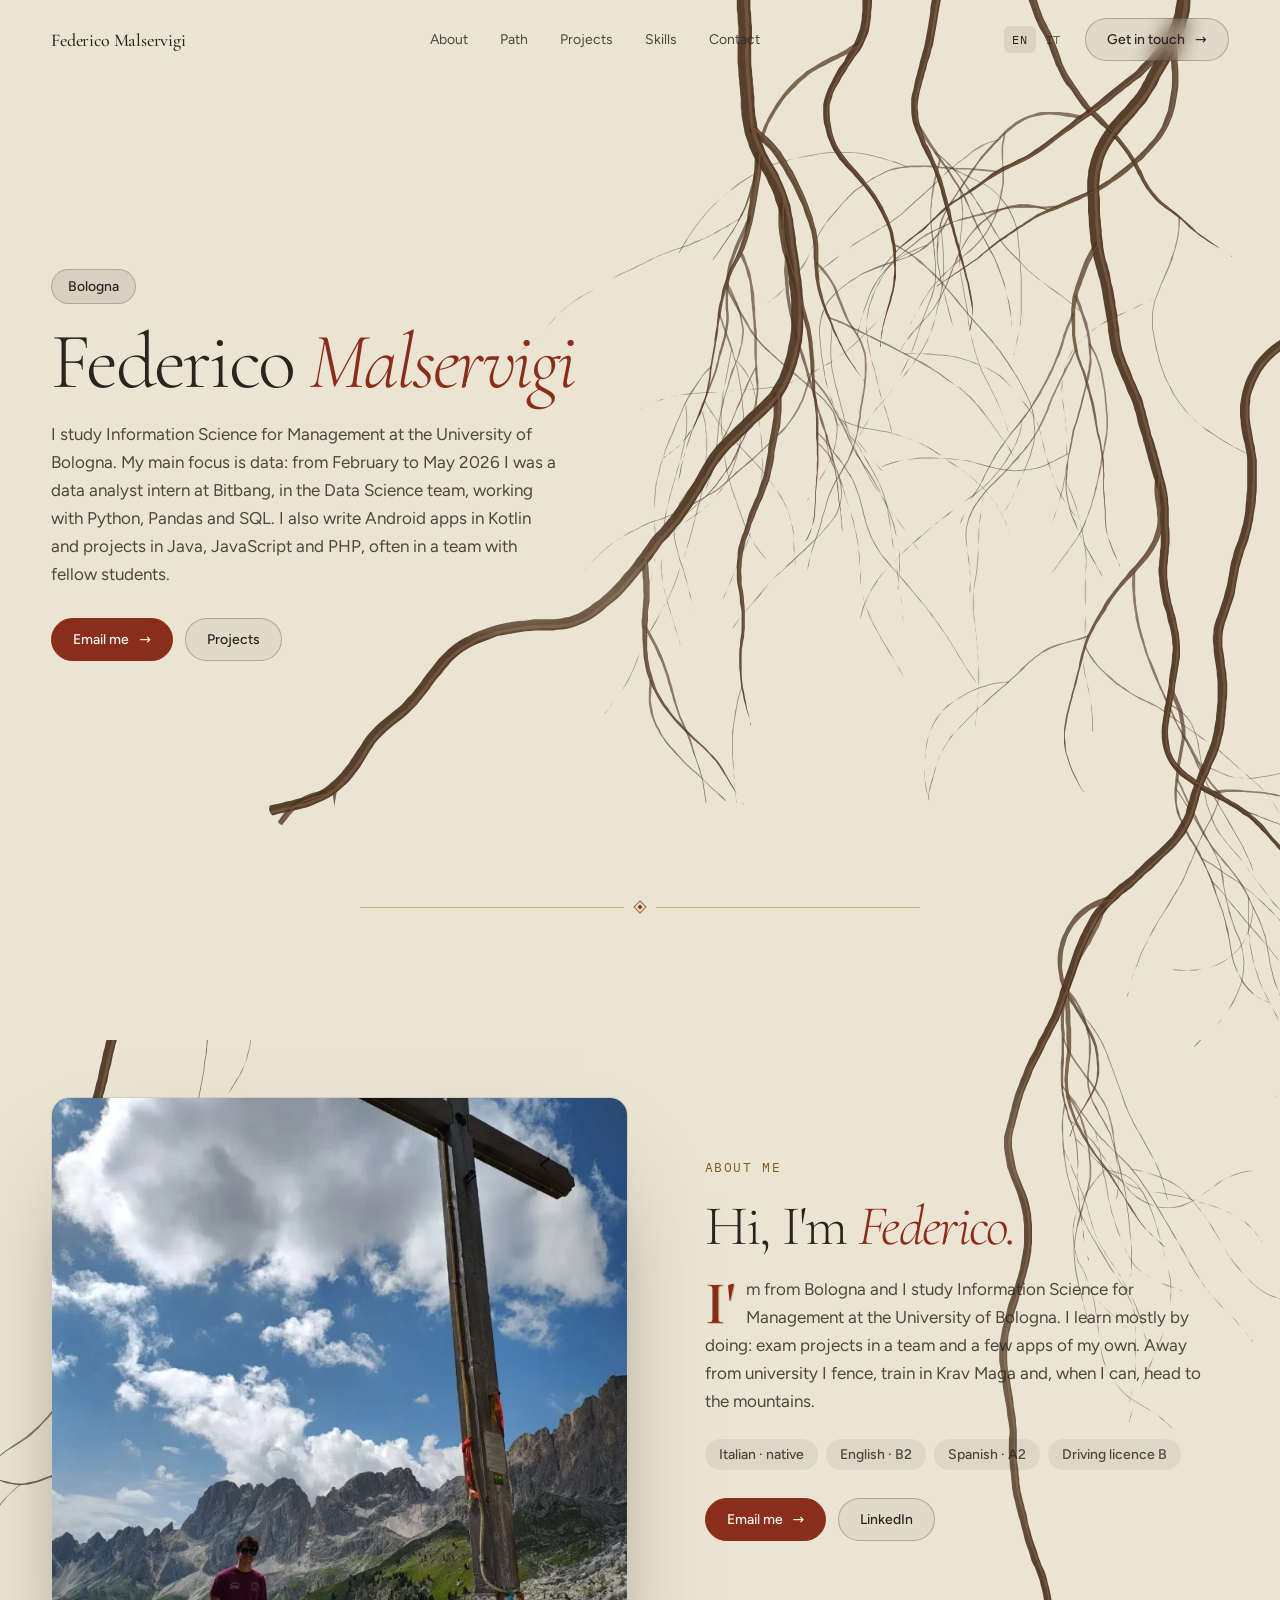
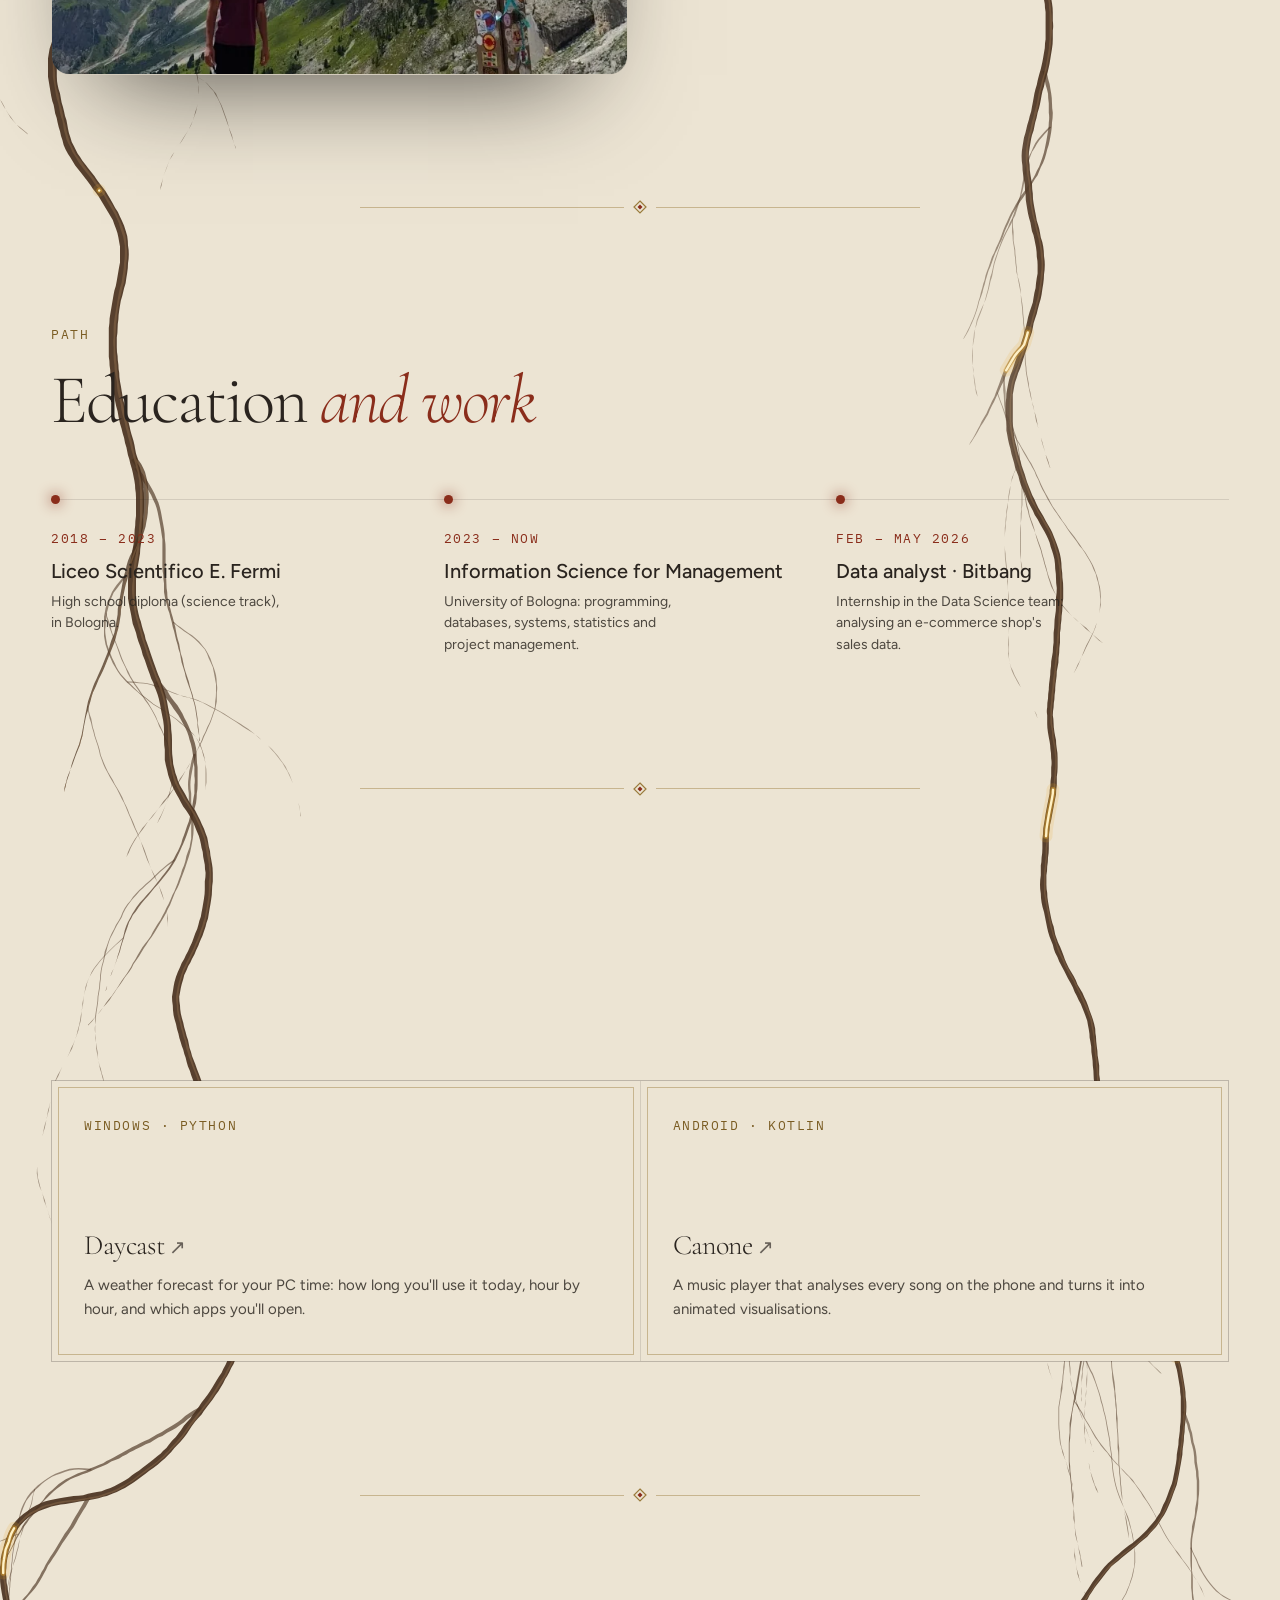
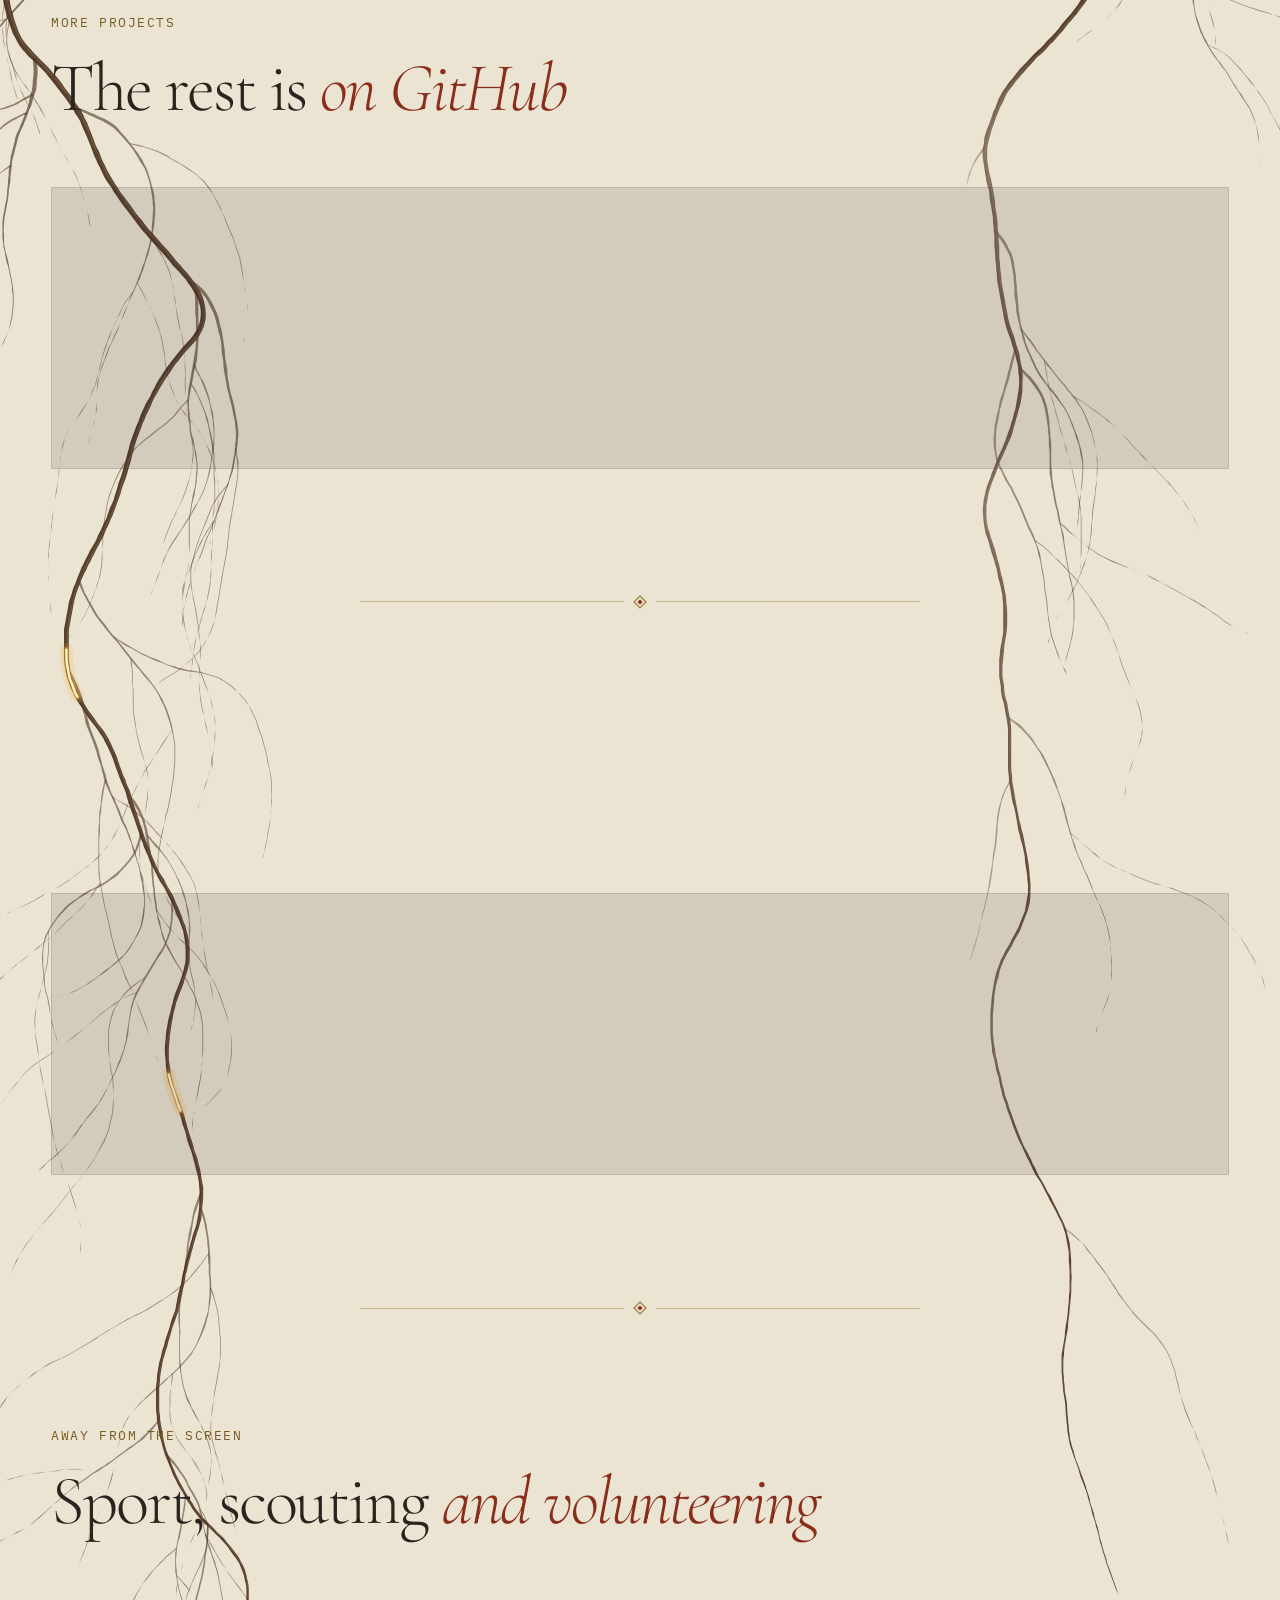
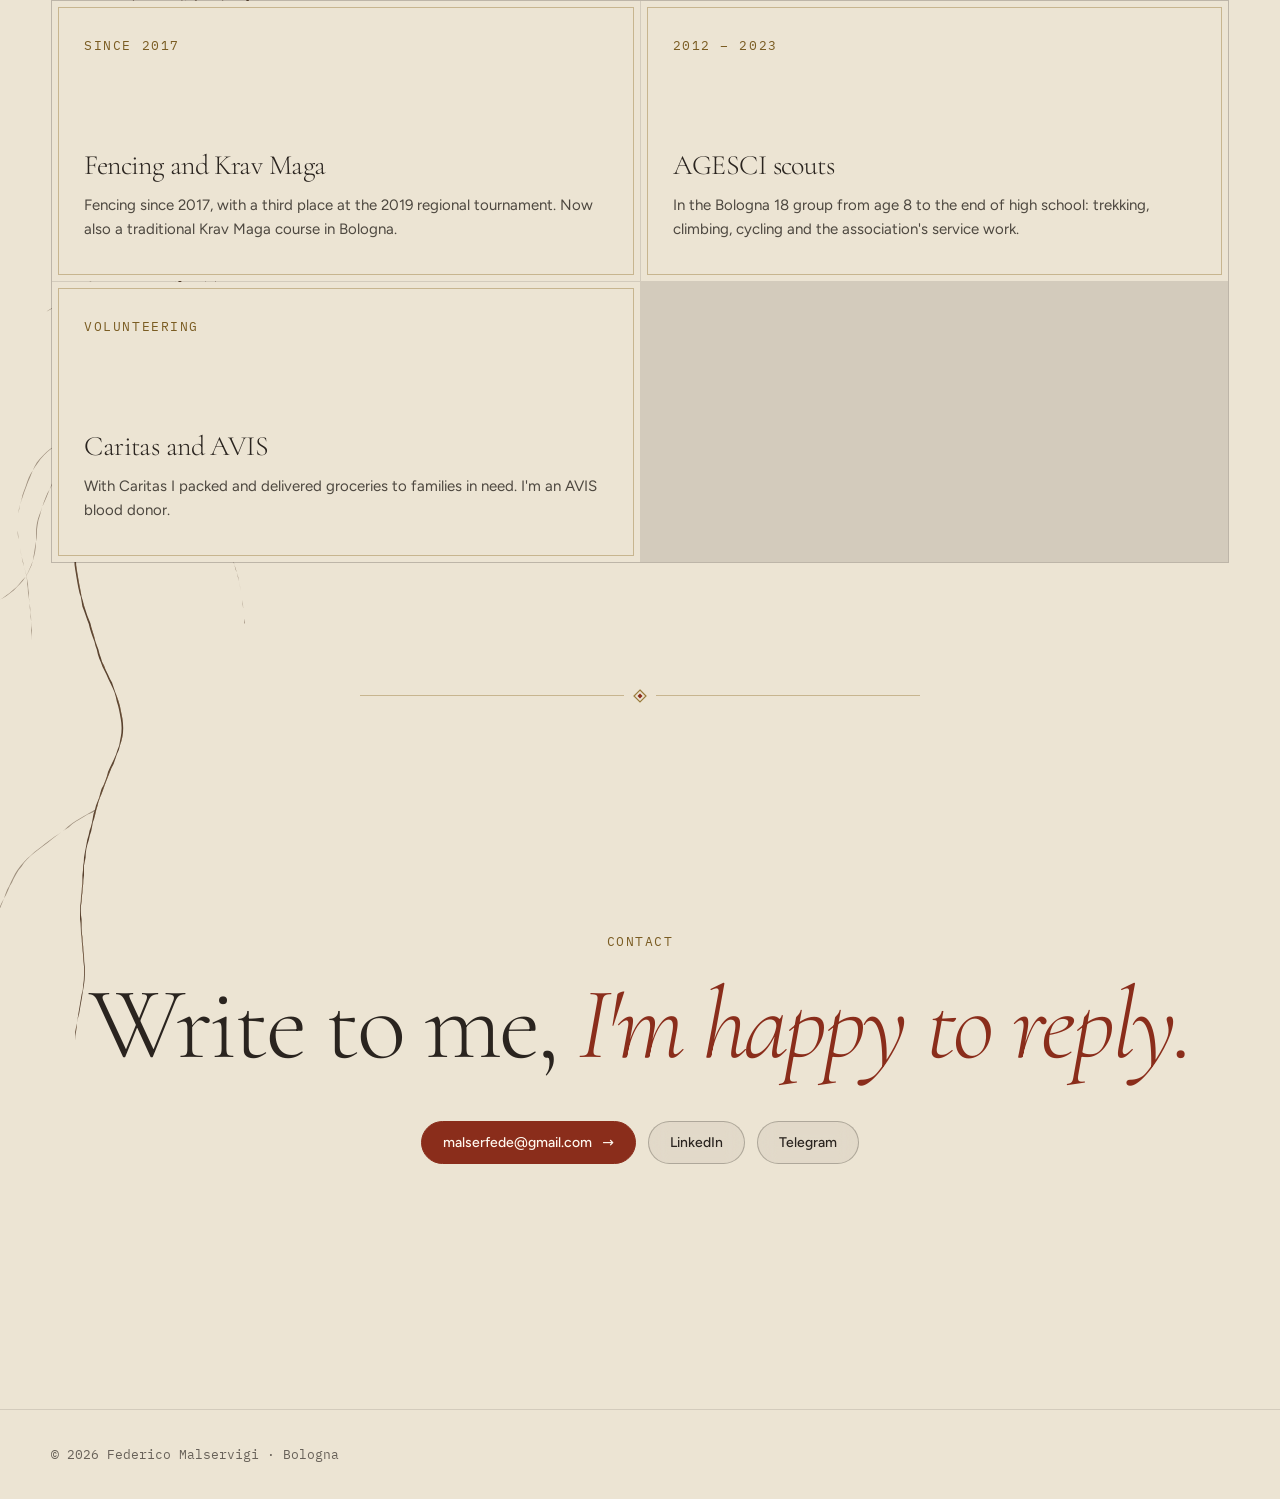
==== commit c52e3505: "Pagina dei progetti, con Daycast I progetti hanno una pagina loro (projects.html, projects.it.html)," ====
--- a/docs/index.html
+++ b/docs/index.html
@@ -176,6 +176,8 @@
   content: ""; position: absolute; inset: 0; z-index: -1; pointer-events: none;
   background: url(assets/_media/radici-pagina.svg) center top / 100% auto no-repeat;
 }
+/* The other pages open with copy on both sides, so they get the margins' roots alone, with no hero roots across them. */
+body:not([data-page="home"])::before { background-image: url(assets/_media/radici-margini.svg); }
 @media (max-width: 760px) { body::before { background-size: 170% auto; background-position: right top; opacity: .35; } }
 @media (prefers-reduced-motion: no-preference) {
   @supports (animation-timeline: scroll()) {
@@ -214,7 +216,7 @@
   setTimeout(function () { document.documentElement.classList.remove("ss-loading"); }, 50000.0);
 </script>
 </head>
-<body>
+<body data-page="home">
 <div class="ss-loader" id="ss-loader" role="status" aria-live="polite">
   <div class="ss-loader__name">Federico Malservigi</div>
   <div class="ss-loader__bar"><i></i></div>
@@ -225,7 +227,7 @@
   <a class="ss-wordmark" href="#">
     <span>Federico Malservigi</span>
   </a>
-  <nav class="ss-nav__links"><a href="#chi-sono">About</a><a href="#percorso">Path</a><a href="#progetti">Projects</a><a href="#competenze">Skills</a><a href="#contatti">Contact</a></nav>
+  <nav class="ss-nav__links"><a href="#chi-sono">About</a><a href="#percorso">Path</a><a href="projects.html">Projects</a><a href="#competenze">Skills</a><a href="#contatti">Contact</a></nav>
   <div class="ss-nav__end">
 <nav class="ss-lang" aria-label="Language"><a href="index.html" hreflang="en" lang="en" aria-current="page">EN</a><a href="it.html" hreflang="it" lang="it">IT</a></nav><a class="ss-btn" href="#contatti">Get in touch <span class="ss-arrow">→</span></a>  </div>
 </div></header>
@@ -250,14 +252,11 @@
 <div class="ss-tl ss-reveal"><span class="ss-when">2018 – 2023</span><h4>Liceo Scientifico E. Fermi</h4><p>High school diploma (science track), in Bologna.</p></div><div class="ss-tl ss-reveal"><span class="ss-when">2023 – now</span><h4>Information Science for Management</h4><p>University of Bologna: programming, databases, systems, statistics and project management.</p></div><div class="ss-tl ss-reveal"><span class="ss-when">Feb – May 2026</span><h4>Data analyst · Bitbang</h4><p>Internship in the Data Science team: analysing an e-commerce shop&#39;s sales data.</p></div>  </div>
 </div></section>
 
-<section class="ss-block ss-product ss-product--right ss-pose--beside" id="progetti"><div class="ss-wrap ss-product__in">
-  <div class="ss-product__media" data-float>
-<video class="ss-product__clip" src="assets/_media/9ae014fb12c3.mp4" autoplay muted loop playsinline preload="metadata"></video>
-  </div>
-  <div class="ss-product__copy ss-reveal">
-<span class="ss-kicker">Project · Android</span>    <h2 class="ss-h2">Canone. <em>See what you hear.</em></h2>
-<p class="ss-lede">An Android music player that analyses every song on the phone (key, chords, tempo) and turns it into three animated visualisations. Catalogue on Firebase, offline listening, playlists and background playback.</p><ul class="ss-pills"><li>Kotlin</li><li>Jetpack Compose</li><li>Firebase</li><li>Media3</li><li>On-device audio analysis</li></ul>    <div class="ss-btns"><a class="ss-btn ss-btn--hot" href="https://github.com/Fede046/Canone">Code on GitHub <span class="ss-arrow">→</span></a></div>
-  </div>
+<section class="ss-block" id="progetti"><div class="ss-wrap">
+<div class="ss-head ss-reveal"><span class="ss-kicker">Projects</span><h2 class="ss-display">What I&#39;ve <em>built</em></h2></div>  <div class="ss-features ss-features--2">
+<a class="ss-feature ss-feature--link ss-reveal" href="projects.html#daycast"><span class="ss-tag">Windows · Python</span>      <div><h3>Daycast</h3><p>A weather forecast for your PC time: how long you&#39;ll use it today, hour by hour, and which apps you&#39;ll open.</p></div>
+</a><a class="ss-feature ss-feature--link ss-reveal" href="projects.html#canone"><span class="ss-tag">Android · Kotlin</span>      <div><h3>Canone</h3><p>A music player that analyses every song on the phone and turns it into animated visualisations.</p></div>
+</a>  </div>
 </div></section>
 
 <section class="ss-block" id="github"><div class="ss-wrap">
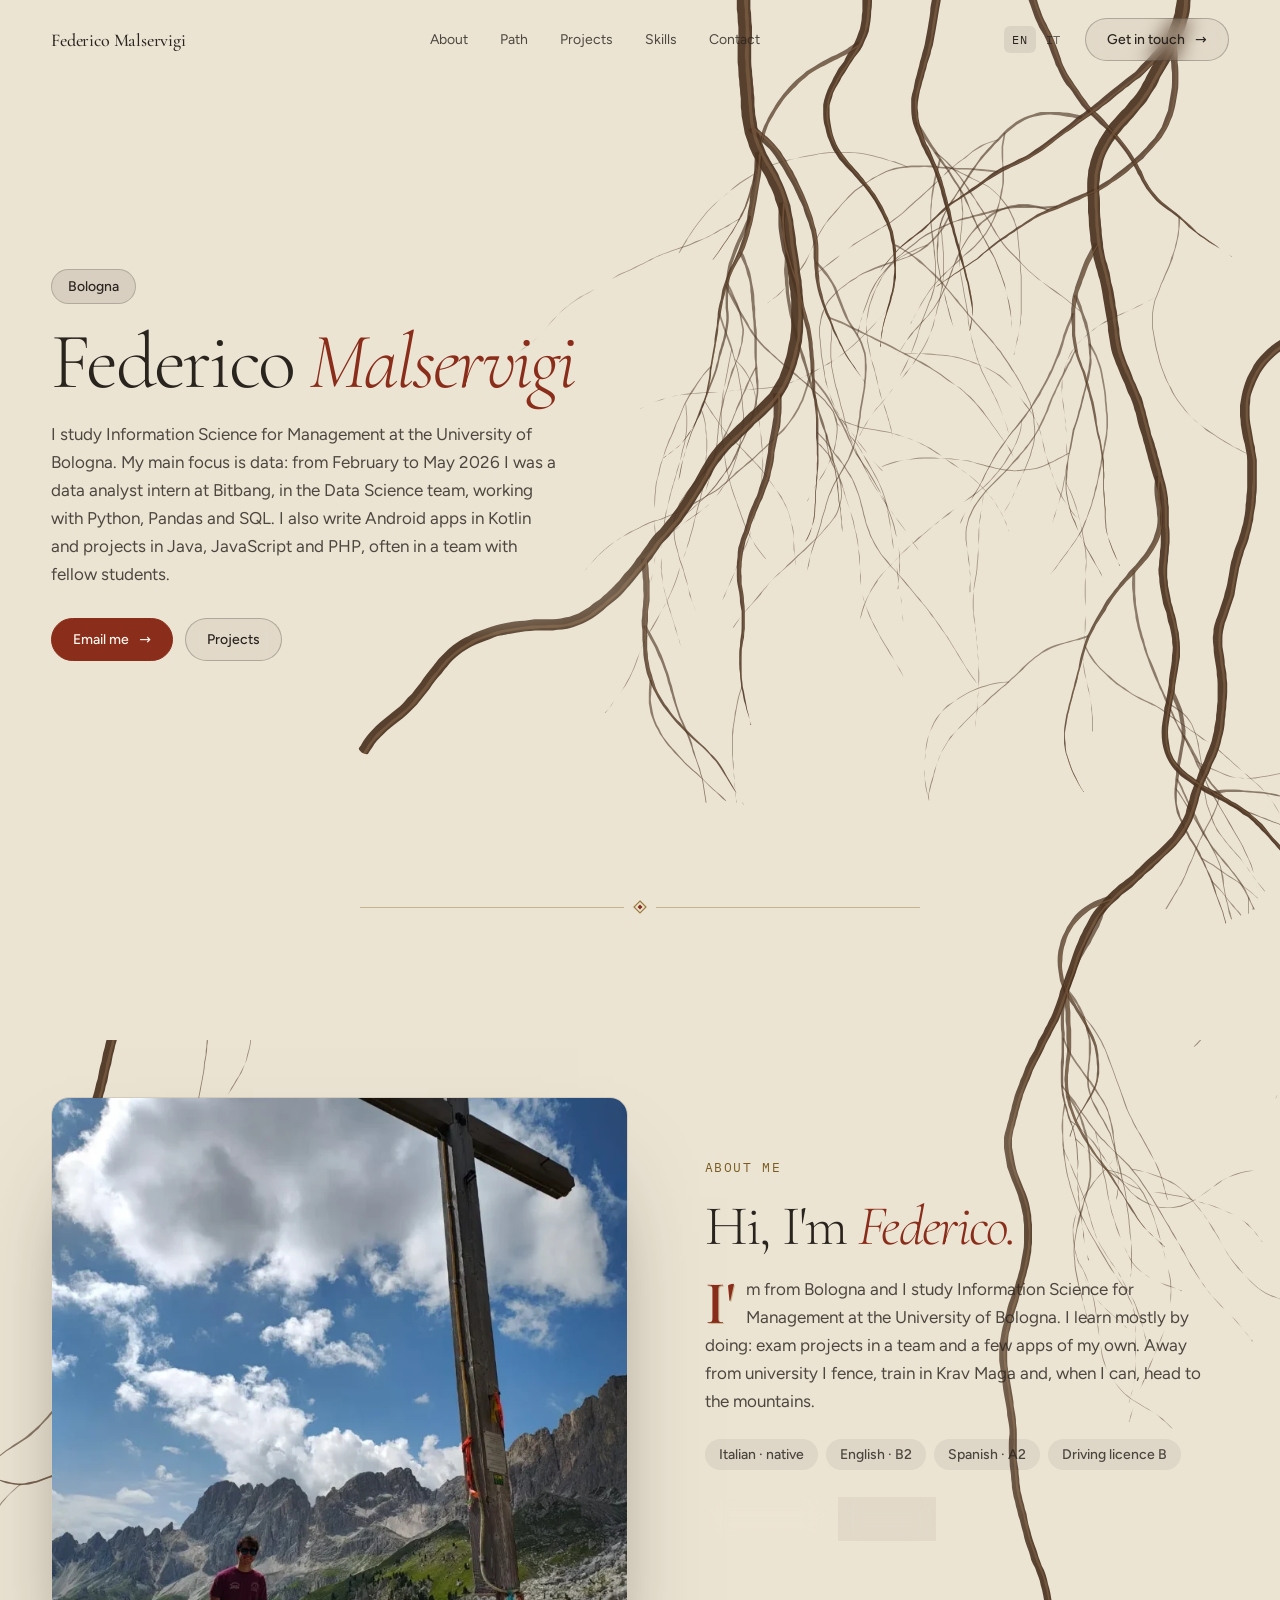
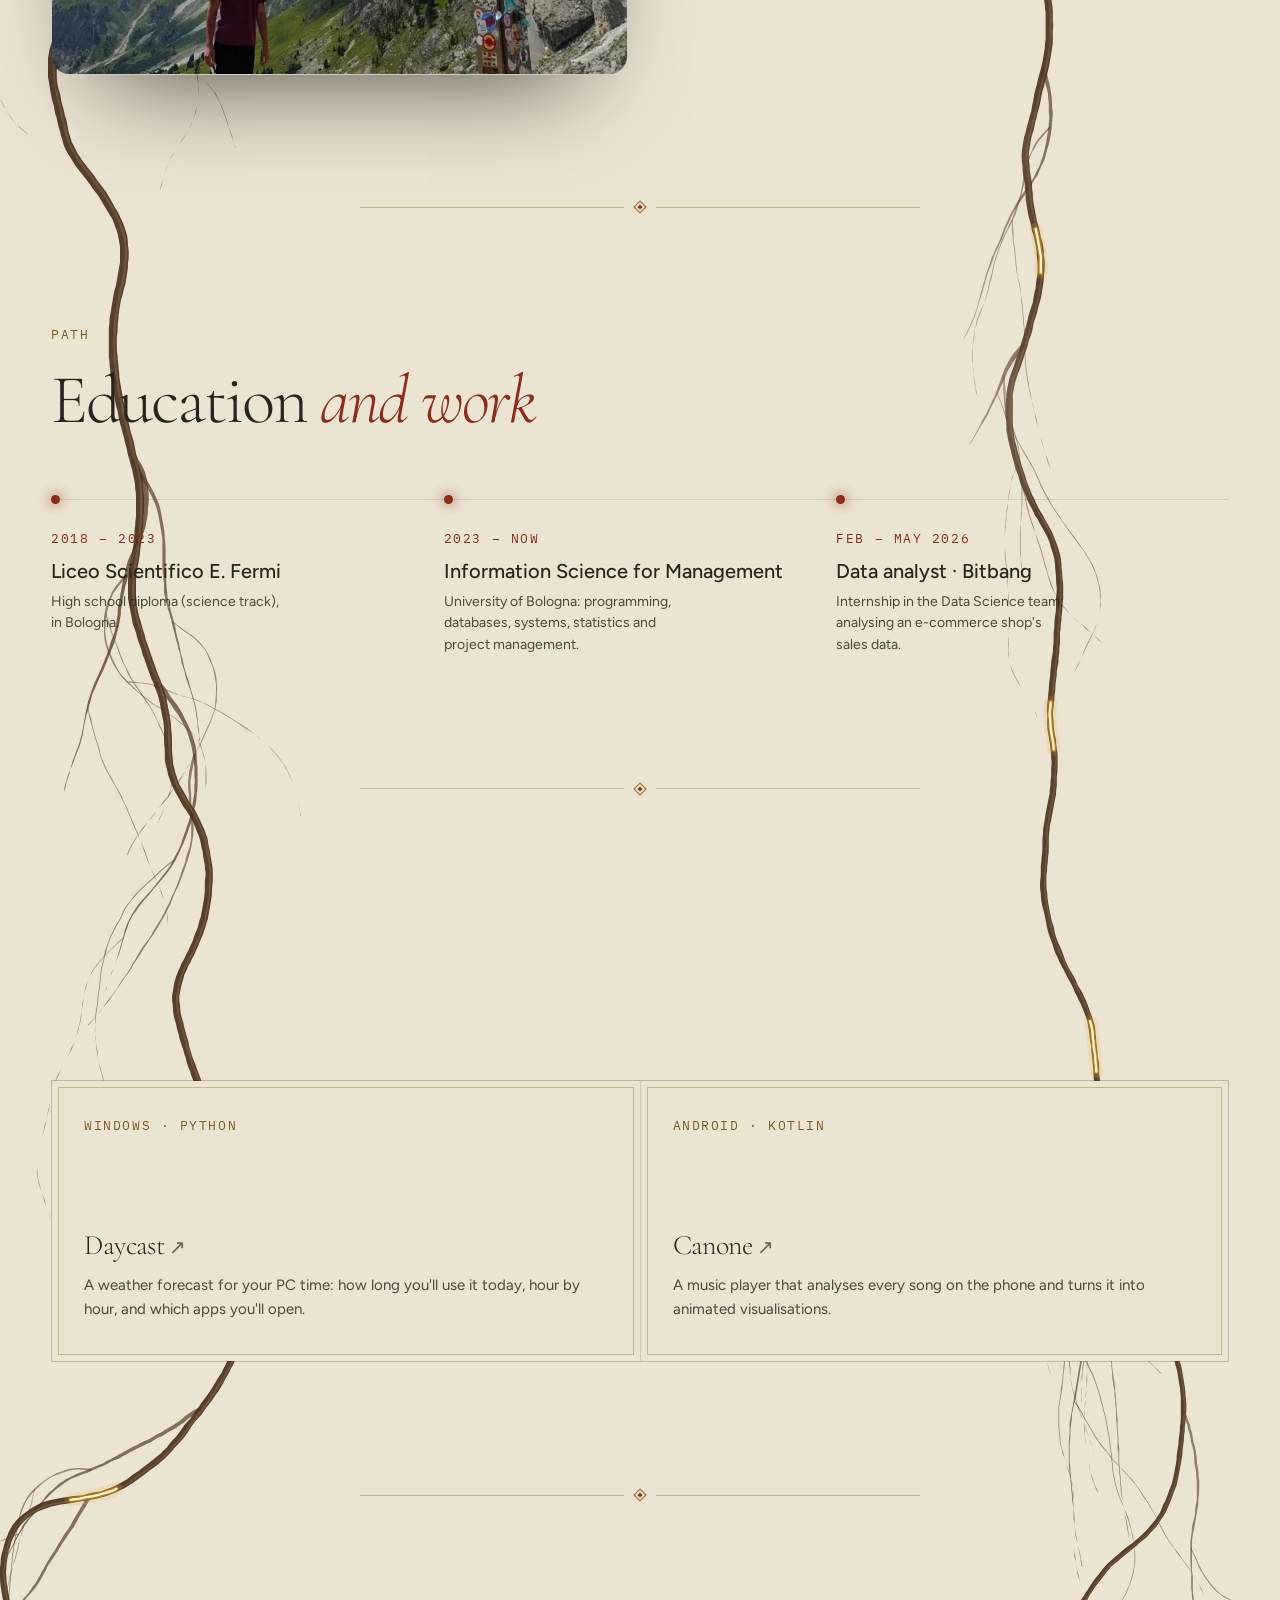
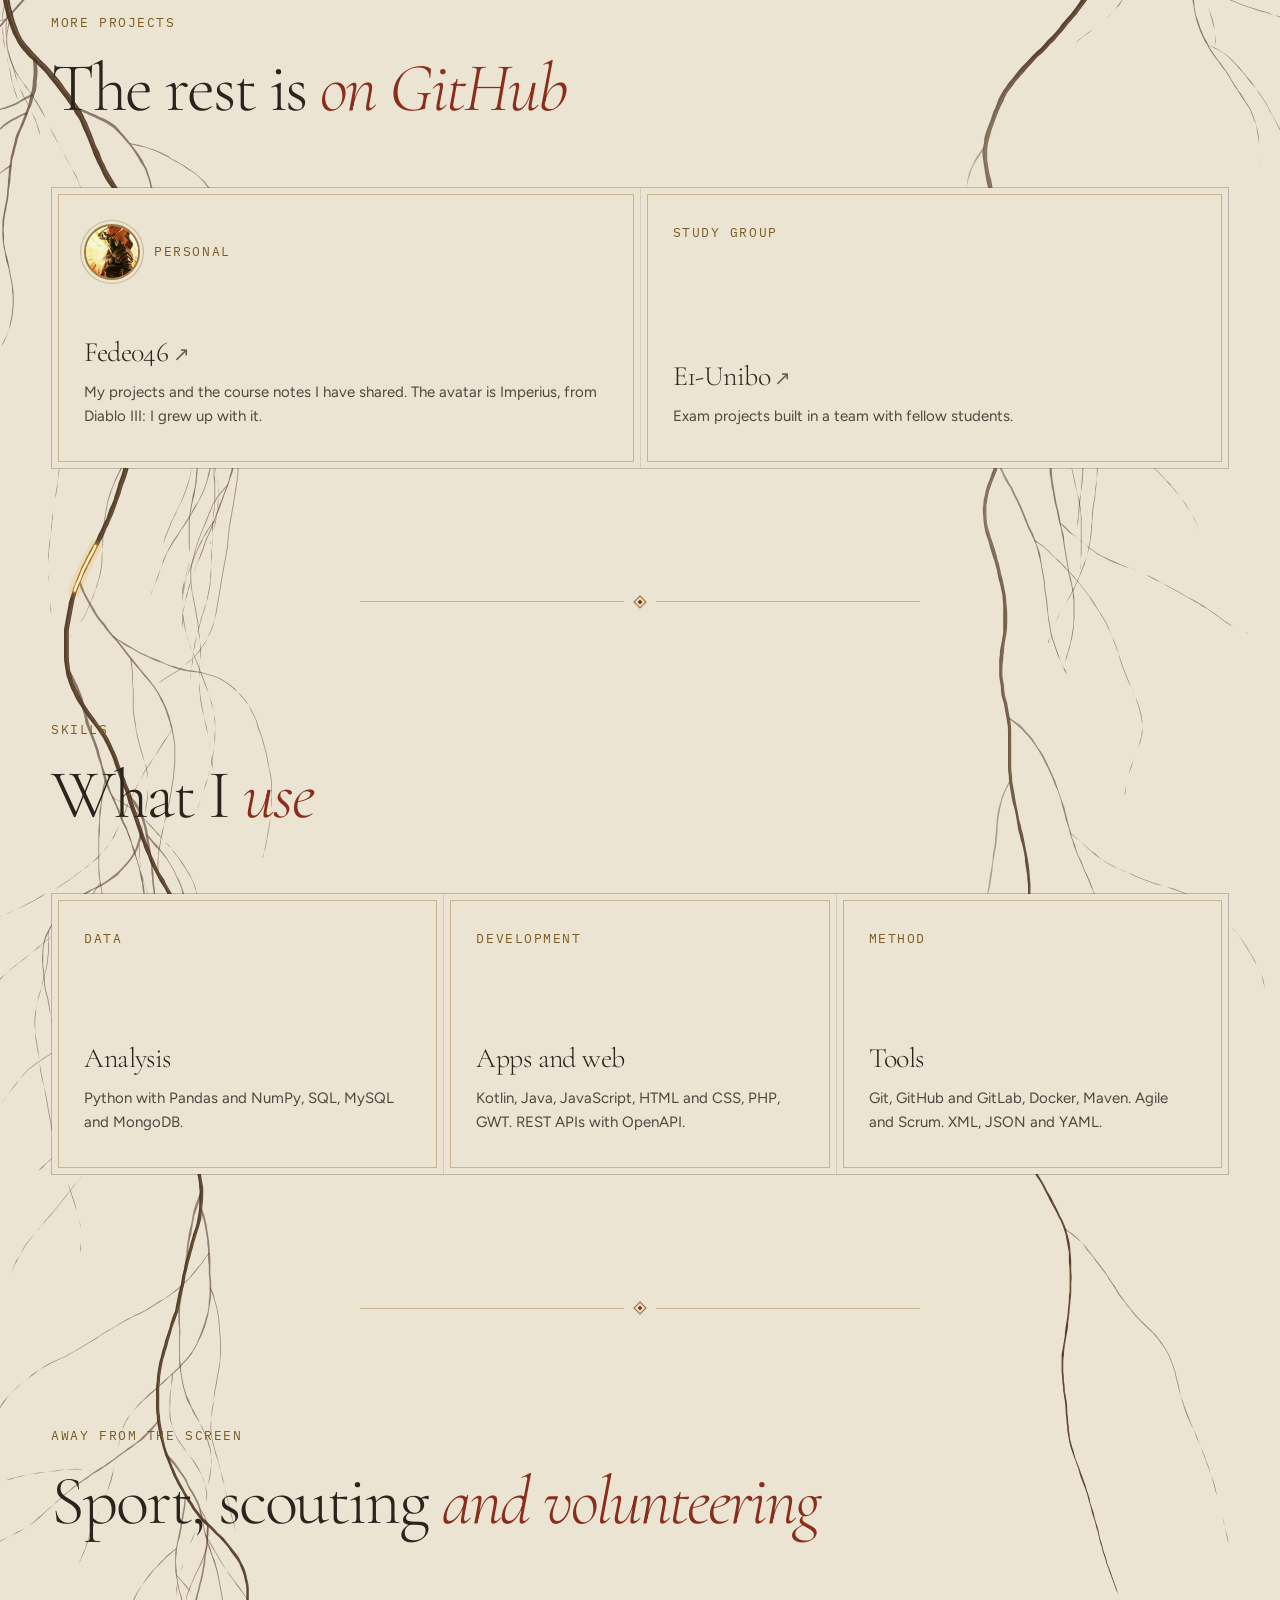
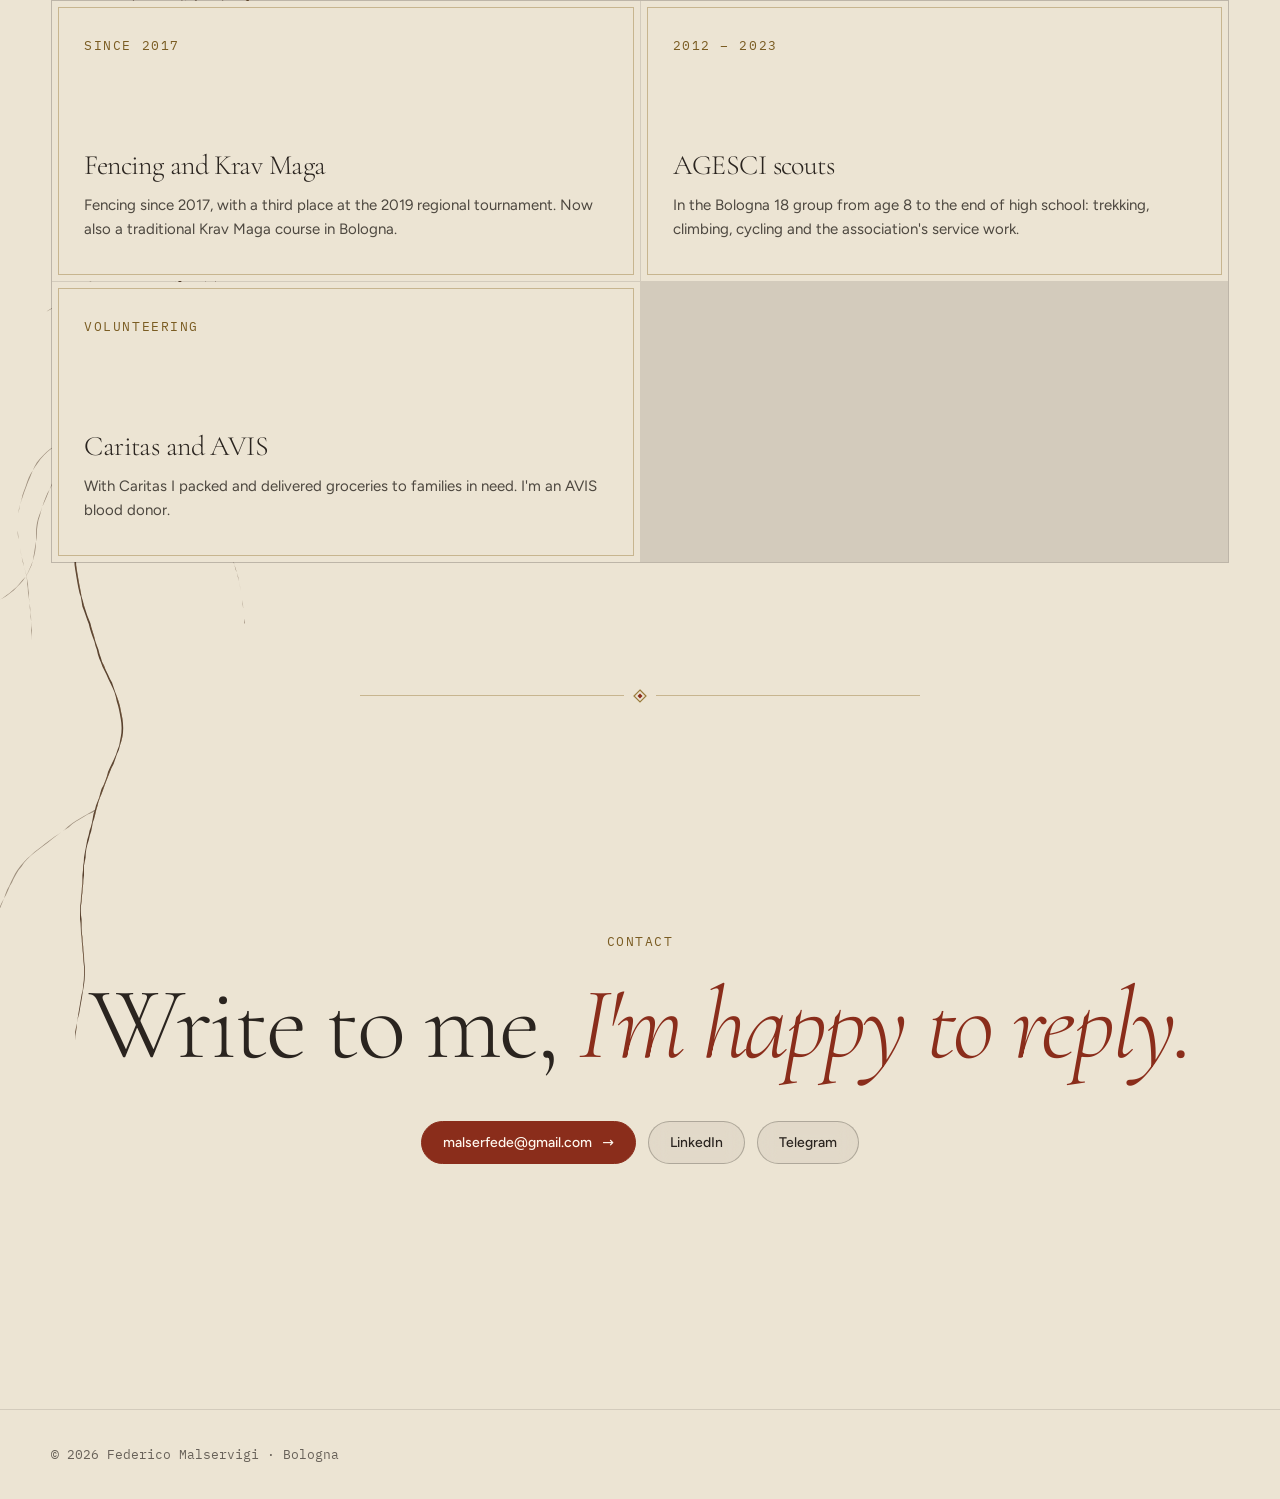
==== commit e0c74501: "Sito ripubblicato con Scroll Studio 1.5 Co-Authored-By: Claude Opus 5.5 <noreply@anthropic.com>" ====
--- a/docs/index.html
+++ b/docs/index.html
@@ -5,6 +5,7 @@
 <meta name="viewport" content="width=device-width, initial-scale=1, viewport-fit=cover">
 <title>Federico Malservigi</title>
 <meta name="description" content="Information Science for Management student at the University of Bologna."><meta name="generator" content="Scroll Studio">
+<link rel="icon" href="data:image/svg+xml,%3Csvg%20xmlns%3D%22http%3A//www.w3.org/2000/svg%22%20viewBox%3D%220%200%2032%2032%22%3E%3Crect%20width%3D%2232%22%20height%3D%2232%22%20rx%3D%228%22%20fill%3D%22%238a2d1b%22/%3E%3Ctext%20x%3D%2216%22%20y%3D%2222.5%22%20text-anchor%3D%22middle%22%20font-family%3D%22system-ui%2Csans-serif%22%20font-size%3D%2218%22%20font-weight%3D%22700%22%20fill%3D%22%23fff8ef%22%3EF%3C/text%3E%3C/svg%3E">
 <link rel="alternate" hreflang="en" href="index.html">
 <link rel="alternate" hreflang="it" href="it.html">
 <link rel="stylesheet" href="fonts/fonts.css">
@@ -44,30 +45,20 @@
   /* A type scene set as a display line (size: display) rather than a passage: bigger, centred, balanced. */
   .ss-scene.ss-type--display .ss-type__text { font-size: clamp(46px, 8.2vw, 150px); text-align: center; letter-spacing: -.04em; line-height: 1; max-width: 12em; }
   /* On a dark surface the rolling word takes the surface's <em> colour, which is checked for contrast; the raw accent is not. */
-  .ss-surface-dark .ss-type--swap .roll { color: var(--em-color); }
-  /* The language switch (Site.translations) sits before the nav button and stays visible on phones. */
+  .ss-surface-dark .ss-type--swap .roll { color: var(--em-color); }  /* The language switch (Site.translations) sits before the nav button and stays visible on phones. */
   .ss-nav__end { display: flex; align-items: center; gap: 16px; }
   .ss-lang { display: flex; gap: 2px; font-family: var(--font-mono); font-size: 12px; letter-spacing: .06em; }
   .ss-lang a { padding: 6px 8px; border-radius: 6px; color: var(--ink-3); transition: color .2s, background .2s; }
   .ss-lang a:hover { color: var(--ink); }
-  .ss-lang a[aria-current] { color: var(--ink); background: rgba(var(--ink-rgb), .09); }
-  /* A product panel can play a clip (ProductBlock.video) in a rounded frame instead of showing a shot. */
-  .ss-product__clip { display: block; width: 100%; height: auto; max-height: 68vh; object-fit: cover; border-radius: 18px; background: #000;
-    border: 1px solid var(--line); box-shadow: 0 50px 100px -50px rgba(0, 0, 0, .7); transform: translateY(calc(var(--float, 0) * -36px)); }
-  @media (max-width: 900px) { .ss-product__clip { max-height: 52vh; } }
-  /* ...and show a photograph whole in the same frame (ProductBlock.frame): the box follows the photo's own shape. */
+  .ss-lang a[aria-current] { color: var(--ink); background: rgba(var(--ink-rgb), .09); }  /* ...and show a photograph whole in the same frame (ProductBlock.frame): the box follows the photo's own shape. */
   .ss-product__img--frame { width: auto; max-width: 100%; height: auto; -webkit-mask: none; mask: none; mix-blend-mode: normal;
-    border-radius: 18px; border: 1px solid var(--line); box-shadow: 0 50px 100px -50px rgba(0, 0, 0, .7); }
-  /* A CTA with several buttons centres them in one row. */
+    border-radius: 18px; border: 1px solid var(--line); box-shadow: 0 50px 100px -50px rgba(0, 0, 0, .7); }  /* A CTA with several buttons centres them in one row. */
   .ss-cta .ss-btns { justify-content: center; margin-top: 44px; }
-  .ss-cta .ss-btns .ss-btn { margin-top: 0; }
-  /* A feature card with an href is a link: an arrow after the title, the title takes the accent on hover. */
+  .ss-cta .ss-btns .ss-btn { margin-top: 0; }  /* A feature card with an href is a link: an arrow after the title, the title takes the accent on hover. */
   .ss-feature--link h3::after { content: " ↗"; font-size: .7em; color: var(--ink-3); transition: color .3s; }
-  .ss-feature--link:hover h3::after { color: var(--accent); }
-  /* A card's picture (Feature.image) sits round beside its tag, like an avatar. */
+  .ss-feature--link:hover h3::after { color: var(--accent); }  /* A card's picture (Feature.image) sits round beside its tag, like an avatar. */
   .ss-feature__top { display: flex; align-items: center; gap: 14px; }
-  .ss-feature__img { width: 56px; height: 56px; border-radius: 50%; object-fit: cover; flex: none; border: 1px solid var(--line); }
-  /* A phone can play a clip instead of showing a screenshot. */
+  .ss-feature__img { width: 56px; height: 56px; border-radius: 50%; object-fit: cover; flex: none; border: 1px solid var(--line); }  /* A phone can play a clip instead of showing a screenshot. */
   .ss-phone__screen > video { width: 100%; height: 100%; object-fit: cover; display: block; }
   /* Poses: how a product section's phone sits (ProductBlock.pose). The panel clips at its edges (overflow: clip), so a
      phone pushed past them is cut off there. Each pose is a different composition, so a run of product panels reads
@@ -228,12 +219,13 @@
     <span>Federico Malservigi</span>
   </a>
   <nav class="ss-nav__links"><a href="#chi-sono">About</a><a href="#percorso">Path</a><a href="projects.html">Projects</a><a href="#competenze">Skills</a><a href="#contatti">Contact</a></nav>
-  <div class="ss-nav__end">
+<div class="ss-nav__end">
 <nav class="ss-lang" aria-label="Language"><a href="index.html" hreflang="en" lang="en" aria-current="page">EN</a><a href="it.html" hreflang="it" lang="it">IT</a></nav><a class="ss-btn" href="#contatti">Get in touch <span class="ss-arrow">→</span></a>  </div>
 </div></header>
 
 <main>
-<section class="ss-block ss-hero ss-hero--left" id="inizio">    <div class="ss-hero__in">
+<section class="ss-block ss-hero ss-hero--left" id="inizio">
+  <div class="ss-hero__in">
 <span class="ss-badge">Bologna</span><h1 class="ss-h1">Federico <em>Malservigi</em></h1><p class="ss-lede">I study Information Science for Management at the University of Bologna. My main focus is data: from February to May 2026 I was a data analyst intern at Bitbang, in the Data Science team, working with Python, Pandas and SQL. I also write Android apps in Kotlin and projects in Java, JavaScript and PHP, often in a team with fellow students.</p>    <div class="ss-btns"><a class="ss-btn ss-btn--hot" href="#contatti">Email me <span class="ss-arrow">→</span></a><a class="ss-btn" href="#progetti">Projects</a></div>
   </div>
 </section>
